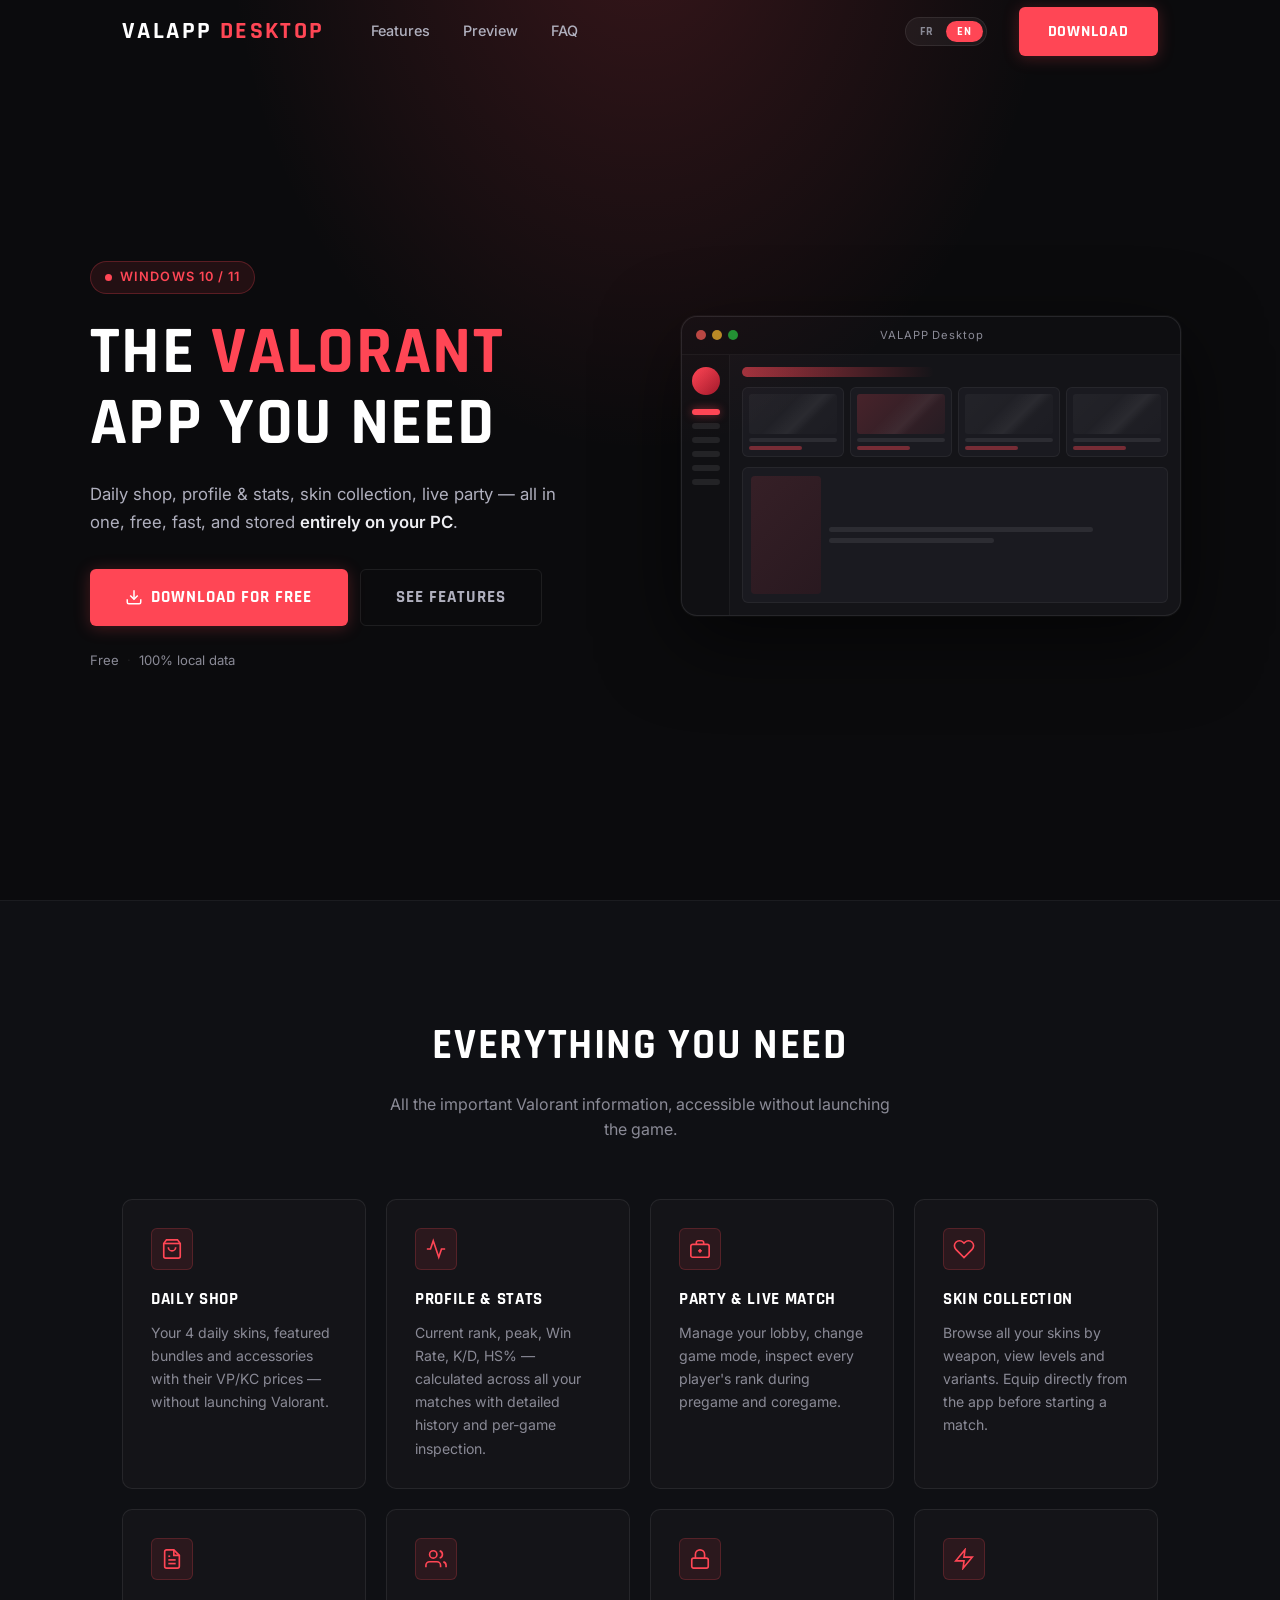
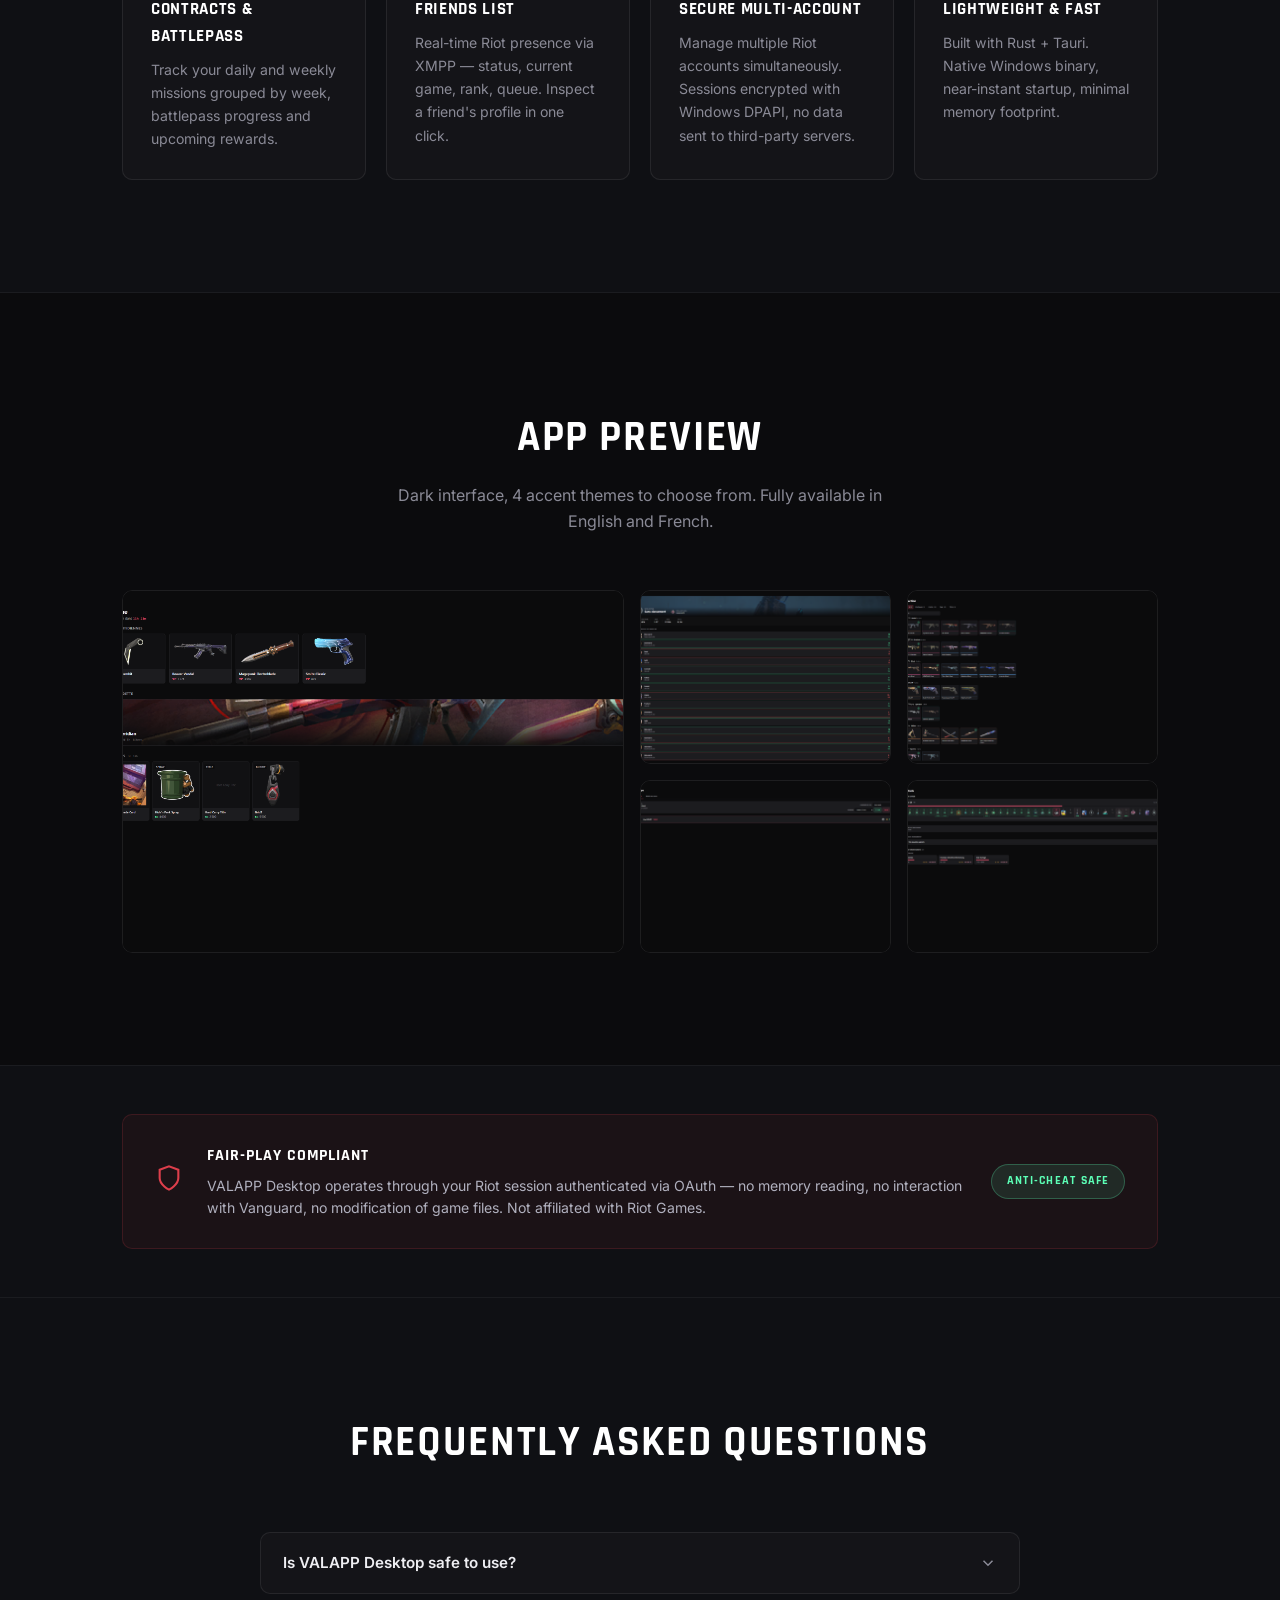
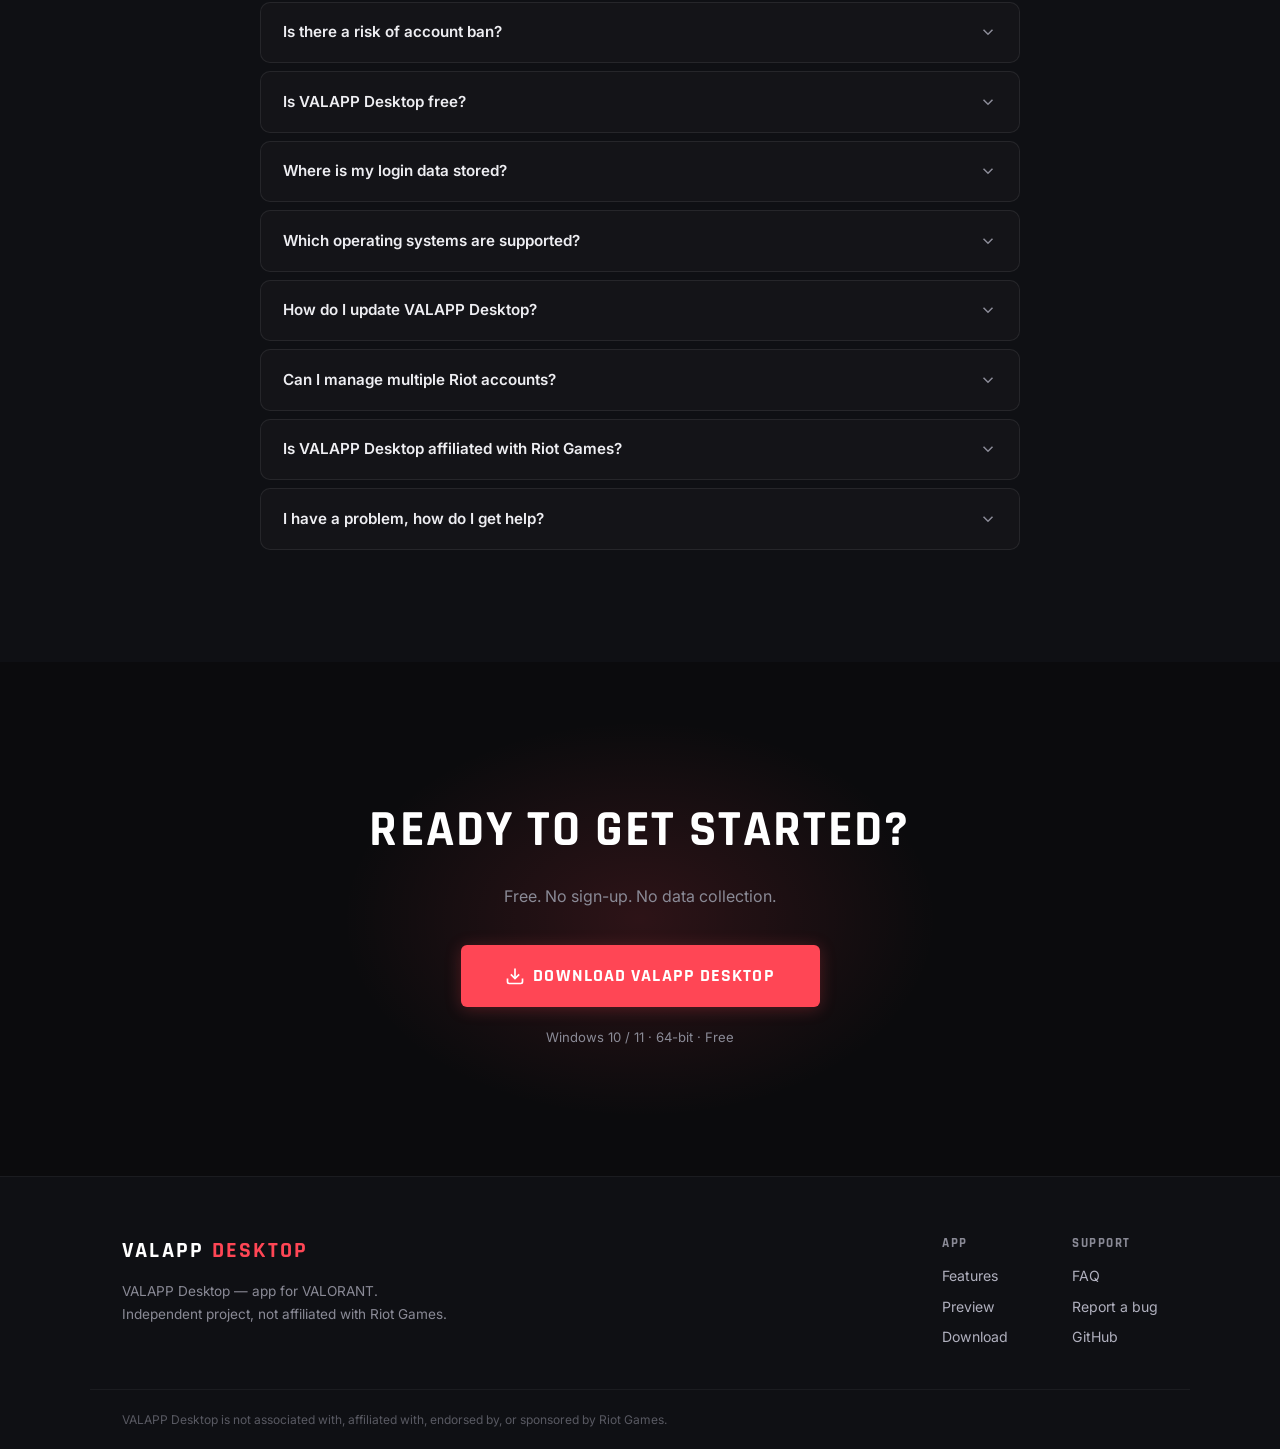
==== index.html @ 15ca90e8 "Initial website deployment to gh-pages" ====
<!DOCTYPE html>
<html lang="fr">
<head>
    <meta charset="UTF-8">
    <meta name="viewport" content="width=device-width, initial-scale=1.0">
    <title>VALAPP Desktop — L'application Valorant</title>
    <meta name="description" content="VALAPP Desktop est une application gratuite pour VALORANT — boutique quotidienne, profil & stats, collection de skins, party, multi-comptes sécurisé.">
    <meta property="og:title" content="VALAPP Desktop — The Valorant App">
    <meta property="og:description" content="Daily shop, profile, skin collection, multi-account — all in one, free and local.">
    <meta property="og:type" content="website">
    <link rel="preconnect" href="https://fonts.googleapis.com">
    <link rel="stylesheet" href="https://fonts.googleapis.com/css2?family=Rajdhani:wght@400;600;700&family=Inter:wght@300;400;500;600&display=swap">
    <link rel="stylesheet" href="style.css">
</head>
<body>

<!-- ===== NAVBAR ===== -->
<nav class="navbar" id="navbar">
    <div class="nav-inner">
        <a href="#home" class="nav-logo">VALAPP<span> Desktop</span></a>
        <ul class="nav-links" id="nav-links">
            <li><a href="#features" data-i18n="nav.features">Fonctionnalités</a></li>
            <li><a href="#screenshots" data-i18n="nav.preview">Aperçu</a></li>
            <li><a href="#faq" data-i18n="nav.faq">FAQ</a></li>
        </ul>
        <div class="lang-toggle">
            <button class="lang-btn active" data-lang="fr">FR</button>
            <button class="lang-btn" data-lang="en">EN</button>
        </div>
        <a href="download.html" class="btn btn-primary nav-cta" data-i18n="nav.download">Télécharger</a>
        <button class="nav-burger" id="burger" aria-label="Menu">
            <span></span><span></span><span></span>
        </button>
    </div>
</nav>

<!-- ===== HERO ===== -->
<section class="hero" id="home">
    <div class="hero-glow"></div>
    <div class="hero-inner">
        <div class="hero-text">
            <div class="hero-badge">
                <span class="badge-dot"></span>
                <span data-i18n="hero.badge">Windows 10 / 11</span>
            </div>
            <h1 data-i18n-html="hero.h1">L'application<br><span class="accent">Valorant</span><br>qu'il vous faut</h1>
            <p class="hero-desc" data-i18n-html="hero.desc">Boutique quotidienne, profil & stats, collection de skins, party en live — tout en un, gratuit, rapide, et stocké <strong>uniquement sur votre PC</strong>.</p>
            <div class="hero-actions">
                <a href="download.html" class="btn btn-primary btn-lg">
                    <svg width="18" height="18" fill="none" stroke="currentColor" stroke-width="2" viewBox="0 0 24 24"><path d="M21 15v4a2 2 0 0 1-2 2H5a2 2 0 0 1-2-2v-4"/><polyline points="7 10 12 15 17 10"/><line x1="12" y1="15" x2="12" y2="3"/></svg>
                    <span data-i18n="hero.cta1">Télécharger gratuitement</span>
                </a>
                <a href="#features" class="btn btn-ghost btn-lg" data-i18n="hero.cta2">Voir les fonctionnalités</a>
            </div>
            <div class="hero-meta">
                <span data-i18n="hero.meta.free">Gratuit</span>
                <span class="dot">·</span>
                <span data-i18n="hero.meta.local">Données 100% locales</span>
            </div>
        </div>
        <div class="hero-visual">
            <div class="app-mockup">
                <div class="mockup-titlebar">
                    <div class="mockup-controls">
                        <span class="mc red"></span>
                        <span class="mc yellow"></span>
                        <span class="mc green"></span>
                    </div>
                    <span class="mockup-title">VALAPP Desktop</span>
                </div>
                <div class="mockup-body">
                    <div class="mockup-sidebar">
                        <div class="mockup-avatar"></div>
                        <div class="mockup-nav-item active"></div>
                        <div class="mockup-nav-item"></div>
                        <div class="mockup-nav-item"></div>
                        <div class="mockup-nav-item"></div>
                        <div class="mockup-nav-item"></div>
                        <div class="mockup-nav-item"></div>
                    </div>
                    <div class="mockup-content">
                        <div class="mockup-header-bar"></div>
                        <div class="mockup-skins-row">
                            <div class="mockup-skin-card">
                                <div class="mockup-skin-img"></div>
                                <div class="mockup-skin-name"></div>
                                <div class="mockup-skin-price"></div>
                            </div>
                            <div class="mockup-skin-card">
                                <div class="mockup-skin-img accent"></div>
                                <div class="mockup-skin-name"></div>
                                <div class="mockup-skin-price"></div>
                            </div>
                            <div class="mockup-skin-card">
                                <div class="mockup-skin-img"></div>
                                <div class="mockup-skin-name"></div>
                                <div class="mockup-skin-price"></div>
                            </div>
                            <div class="mockup-skin-card">
                                <div class="mockup-skin-img"></div>
                                <div class="mockup-skin-name"></div>
                                <div class="mockup-skin-price"></div>
                            </div>
                        </div>
                        <div class="mockup-bundle-card">
                            <div class="mockup-bundle-img"></div>
                            <div class="mockup-bundle-info">
                                <div class="mockup-line wide"></div>
                                <div class="mockup-line medium"></div>
                            </div>
                        </div>
                    </div>
                </div>
            </div>
        </div>
    </div>
</section>

<!-- ===== FEATURES ===== -->
<section class="features" id="features">
    <div class="section-inner">
        <div class="section-header">
            <h2 data-i18n="features.title">Tout ce dont vous avez besoin</h2>
            <p data-i18n="features.subtitle">Toutes les informations importantes de Valorant, accessibles sans lancer le jeu.</p>
        </div>
        <div class="features-grid">
            <div class="feature-card">
                <div class="feature-icon">
                    <svg width="22" height="22" fill="none" stroke="currentColor" stroke-width="1.8" viewBox="0 0 24 24"><path d="M6 2 3 6v14a2 2 0 0 0 2 2h14a2 2 0 0 0 2-2V6l-3-4z"/><line x1="3" y1="6" x2="21" y2="6"/><path d="M16 10a4 4 0 0 1-8 0"/></svg>
                </div>
                <h3 data-i18n="feat1.title">Boutique quotidienne</h3>
                <p data-i18n="feat1.desc">Vos 4 skins du jour, les bundles en vedette et les accessoires disponibles avec leurs prix VP/KC — sans avoir à lancer Valorant.</p>
            </div>
            <div class="feature-card">
                <div class="feature-icon">
                    <svg width="22" height="22" fill="none" stroke="currentColor" stroke-width="1.8" viewBox="0 0 24 24"><polyline points="22 12 18 12 15 21 9 3 6 12 2 12"/></svg>
                </div>
                <h3 data-i18n="feat2.title">Profil & Statistiques</h3>
                <p data-i18n="feat2.desc">Rang actuel, peak, Win Rate, K/D, HS% — calculés sur tous vos matchs avec historique détaillé et inspection de chaque partie.</p>
            </div>
            <div class="feature-card">
                <div class="feature-icon">
                    <svg width="22" height="22" fill="none" stroke="currentColor" stroke-width="1.8" viewBox="0 0 24 24"><rect x="2" y="7" width="20" height="14" rx="2"/><path d="M16 7V5a2 2 0 0 0-2-2h-4a2 2 0 0 0-2 2v2"/><line x1="12" y1="12" x2="12" y2="16"/><line x1="10" y1="14" x2="14" y2="14"/></svg>
                </div>
                <h3 data-i18n="feat3.title">Party & Live Match</h3>
                <p data-i18n="feat3.desc">Gérez votre salon, changez de mode de jeu, inspectez les rangs de chaque joueur pendant le pregame et le coregame.</p>
            </div>
            <div class="feature-card">
                <div class="feature-icon">
                    <svg width="22" height="22" fill="none" stroke="currentColor" stroke-width="1.8" viewBox="0 0 24 24"><path d="M20.84 4.61a5.5 5.5 0 0 0-7.78 0L12 5.67l-1.06-1.06a5.5 5.5 0 0 0-7.78 7.78l1.06 1.06L12 21.23l7.78-7.78 1.06-1.06a5.5 5.5 0 0 0 0-7.78z"/></svg>
                </div>
                <h3 data-i18n="feat4.title">Collection de skins</h3>
                <p data-i18n="feat4.desc">Parcourez tous vos skins par arme, visualisez les niveaux et variantes. Équipez directement depuis l'app, avant de lancer une partie.</p>
            </div>
            <div class="feature-card">
                <div class="feature-icon">
                    <svg width="22" height="22" fill="none" stroke="currentColor" stroke-width="1.8" viewBox="0 0 24 24"><path d="M14 2H6a2 2 0 0 0-2 2v16a2 2 0 0 0 2 2h12a2 2 0 0 0 2-2V8z"/><polyline points="14 2 14 8 20 8"/><line x1="16" y1="13" x2="8" y2="13"/><line x1="16" y1="17" x2="8" y2="17"/><polyline points="10 9 9 9 8 9"/></svg>
                </div>
                <h3 data-i18n="feat5.title">Contrats & Battlepass</h3>
                <p data-i18n="feat5.desc">Suivez vos missions daily et weekly groupées par semaine, la progression du battlepass et les récompenses à venir.</p>
            </div>
            <div class="feature-card">
                <div class="feature-icon">
                    <svg width="22" height="22" fill="none" stroke="currentColor" stroke-width="1.8" viewBox="0 0 24 24"><path d="M17 21v-2a4 4 0 0 0-4-4H5a4 4 0 0 0-4 4v2"/><circle cx="9" cy="7" r="4"/><path d="M23 21v-2a4 4 0 0 0-3-3.87"/><path d="M16 3.13a4 4 0 0 1 0 7.75"/></svg>
                </div>
                <h3 data-i18n="feat6.title">Liste d'amis</h3>
                <p data-i18n="feat6.desc">Présence Riot en temps réel via XMPP — statut, jeu en cours, rang, file d'attente. Inspectez le profil d'un ami en un clic.</p>
            </div>
            <div class="feature-card">
                <div class="feature-icon">
                    <svg width="22" height="22" fill="none" stroke="currentColor" stroke-width="1.8" viewBox="0 0 24 24"><rect x="3" y="11" width="18" height="11" rx="2" ry="2"/><path d="M7 11V7a5 5 0 0 1 10 0v4"/></svg>
                </div>
                <h3 data-i18n="feat7.title">Multi-comptes sécurisé</h3>
                <p data-i18n="feat7.desc">Gérez plusieurs comptes Riot simultanément. Sessions chiffrées par DPAPI Windows, aucune donnée envoyée à des serveurs tiers.</p>
            </div>
            <div class="feature-card">
                <div class="feature-icon">
                    <svg width="22" height="22" fill="none" stroke="currentColor" stroke-width="1.8" viewBox="0 0 24 24"><polygon points="13 2 3 14 12 14 11 22 21 10 12 10 13 2"/></svg>
                </div>
                <h3 data-i18n="feat8.title">Léger & rapide</h3>
                <p data-i18n="feat8.desc">Construit avec Rust + Tauri. Binaire natif Windows, démarrage quasi instantané, empreinte mémoire minimale.</p>
            </div>
        </div>
    </div>
</section>

<!-- ===== SCREENSHOTS ===== -->
<section class="screenshots" id="screenshots">
    <div class="section-inner">
        <div class="section-header">
            <h2 data-i18n="screenshots.title">Aperçu de l'application</h2>
            <p data-i18n="screenshots.subtitle">Interface sombre, 4 thèmes d'accent au choix. Entièrement en français et en anglais.</p>
        </div>
        <div class="screenshots-grid">
            <div class="screenshot-item featured">
                <img src="screenshots/store.png" alt="Store" class="screenshot-img" loading="lazy">
                <div class="screenshot-label" data-i18n="ss1.label">Store — Offres du jour & bundle</div>
            </div>
            <div class="screenshot-item">
                <img src="screenshots/profile.png" alt="Profil" class="screenshot-img" loading="lazy">
                <div class="screenshot-label" data-i18n="ss2.label">Profil & Statistiques</div>
            </div>
            <div class="screenshot-item">
                <img src="screenshots/collection.png" alt="Collection" class="screenshot-img" loading="lazy">
                <div class="screenshot-label" data-i18n="ss3.label">Collection — Niveaux & variantes</div>
            </div>
            <div class="screenshot-item">
                <img src="screenshots/party.png" alt="Party" class="screenshot-img" loading="lazy">
                <div class="screenshot-label" data-i18n="ss4.label">Party — Salon & match en cours</div>
            </div>
            <div class="screenshot-item">
                <img src="screenshots/contracts.png" alt="Contrats" class="screenshot-img" loading="lazy">
                <div class="screenshot-label" data-i18n="ss5.label">Contrats & Battlepass</div>
            </div>
        </div>
    </div>
</section>

<!-- ===== SAFE BANNER ===== -->
<section class="safe-section">
    <div class="section-inner">
        <div class="safe-inner">
            <div class="safe-icon">
                <svg width="28" height="28" fill="none" stroke="currentColor" stroke-width="1.8" viewBox="0 0 24 24"><path d="M12 22s8-4 8-10V5l-8-3-8 3v7c0 6 8 10 8 10z"/></svg>
            </div>
            <div class="safe-text">
                <h3 data-i18n="safe.title">Fair-play garanti</h3>
                <p data-i18n="safe.desc">ValAPP utilise exclusivement les API web officielles Riot via OAuth — le même mécanisme que le client Riot officiel. Aucune lecture de mémoire, aucune interaction avec Vanguard, aucun risque de ban.</p>
            </div>
            <div class="safe-badge" data-i18n="safe.badge">Anti-cheat safe</div>
        </div>
    </div>
</section>

<!-- ===== FAQ ===== -->
<section class="faq" id="faq">
    <div class="section-inner">
        <div class="section-header">
            <h2 data-i18n="faq.title">Questions fréquentes</h2>
        </div>
        <div class="faq-list">
            <details class="faq-item">
                <summary>
                    <span data-i18n="faq1.q">ValAPP est-il sûr à utiliser ?</span>
                    <svg class="faq-chevron" width="18" height="18" fill="none" stroke="currentColor" stroke-width="2" viewBox="0 0 24 24"><polyline points="6 9 12 15 18 9"/></svg>
                </summary>
                <div class="faq-body"><p data-i18n="faq1.a">Oui. ValAPP communique uniquement via les API web officielles Riot, authentifiées par OAuth — exactement comme le client Riot ou un navigateur. L'application ne lit jamais la mémoire du jeu, n'accède pas au lockfile local et n'interagit en aucune façon avec Vanguard.</p></div>
            </details>
            <details class="faq-item">
                <summary>
                    <span data-i18n="faq2.q">Y a-t-il un risque de ban de compte ?</span>
                    <svg class="faq-chevron" width="18" height="18" fill="none" stroke="currentColor" stroke-width="2" viewBox="0 0 24 24"><polyline points="6 9 12 15 18 9"/></svg>
                </summary>
                <div class="faq-body"><p data-i18n="faq2.a">Non. Toutes les requêtes sont des appels HTTP authentifiés aux serveurs Riot, sans aucun contact avec Vanguard ni les processus du jeu. C'est fonctionnellement identique à naviguer sur votre profil Riot depuis un navigateur.</p></div>
            </details>
            <details class="faq-item">
                <summary>
                    <span data-i18n="faq3.q">ValAPP est-il gratuit ?</span>
                    <svg class="faq-chevron" width="18" height="18" fill="none" stroke="currentColor" stroke-width="2" viewBox="0 0 24 24"><polyline points="6 9 12 15 18 9"/></svg>
                </summary>
                <div class="faq-body"><p data-i18n="faq3.a">Oui, complètement gratuit. Le code source est disponible sur GitHub. Il n'y a ni abonnement, ni achat intégré, ni publicité.</p></div>
            </details>
            <details class="faq-item">
                <summary>
                    <span data-i18n="faq4.q">Où sont stockées mes données de connexion ?</span>
                    <svg class="faq-chevron" width="18" height="18" fill="none" stroke="currentColor" stroke-width="2" viewBox="0 0 24 24"><polyline points="6 9 12 15 18 9"/></svg>
                </summary>
                <div class="faq-body"><p data-i18n="faq4.a">Tout reste sur votre PC. Aucune donnée n'est envoyée à des serveurs tiers. Vos sessions Riot sont chiffrées avec DPAPI Windows — le même mécanisme de chiffrement utilisé par Chrome et Edge pour vos mots de passe.</p></div>
            </details>
            <details class="faq-item">
                <summary>
                    <span data-i18n="faq5.q">Quels systèmes d'exploitation sont supportés ?</span>
                    <svg class="faq-chevron" width="18" height="18" fill="none" stroke="currentColor" stroke-width="2" viewBox="0 0 24 24"><polyline points="6 9 12 15 18 9"/></svg>
                </summary>
                <div class="faq-body"><p data-i18n="faq5.a">Windows 10 et Windows 11 (64-bit) uniquement. macOS et Linux ne sont pas supportés pour le moment.</p></div>
            </details>
            <details class="faq-item">
                <summary>
                    <span data-i18n="faq6.q">Comment mettre à jour ValAPP ?</span>
                    <svg class="faq-chevron" width="18" height="18" fill="none" stroke="currentColor" stroke-width="2" viewBox="0 0 24 24"><polyline points="6 9 12 15 18 9"/></svg>
                </summary>
                <div class="faq-body"><p data-i18n="faq6.a">Automatiquement. L'application vérifie les nouvelles versions au démarrage et propose de les installer en un clic. Vous pouvez aussi vérifier manuellement depuis la page Paramètres.</p></div>
            </details>
            <details class="faq-item">
                <summary>
                    <span data-i18n="faq7.q">Puis-je gérer plusieurs comptes Riot ?</span>
                    <svg class="faq-chevron" width="18" height="18" fill="none" stroke="currentColor" stroke-width="2" viewBox="0 0 24 24"><polyline points="6 9 12 15 18 9"/></svg>
                </summary>
                <div class="faq-body"><p data-i18n="faq7.a">Oui. Vous pouvez connecter autant de comptes Riot que vous le souhaitez et basculer entre eux en un clic depuis la sidebar. Chaque session est stockée et chiffrée séparément.</p></div>
            </details>
            <details class="faq-item">
                <summary>
                    <span data-i18n="faq8.q">ValAPP est-il affilié à Riot Games ?</span>
                    <svg class="faq-chevron" width="18" height="18" fill="none" stroke="currentColor" stroke-width="2" viewBox="0 0 24 24"><polyline points="6 9 12 15 18 9"/></svg>
                </summary>
                <div class="faq-body"><p data-i18n="faq8.a">Non. ValAPP est un projet indépendant, non affilié, non approuvé et non sponsorisé par Riot Games. VALORANT™ est une marque déposée de Riot Games, Inc.</p></div>
            </details>
            <details class="faq-item">
                <summary>
                    <span data-i18n="faq9.q">J'ai un problème, comment obtenir de l'aide ?</span>
                    <svg class="faq-chevron" width="18" height="18" fill="none" stroke="currentColor" stroke-width="2" viewBox="0 0 24 24"><polyline points="6 9 12 15 18 9"/></svg>
                </summary>
                <div class="faq-body"><p data-i18n="faq9.a">Ouvrez une issue sur le dépôt GitHub en décrivant votre problème, votre version de Windows et la version de ValAPP. Les logs d'application (accessibles depuis les Paramètres) peuvent aussi aider au diagnostic.</p></div>
            </details>
        </div>
    </div>
</section>

<!-- ===== DOWNLOAD CTA ===== -->
<section class="download-cta">
    <div class="section-inner">
        <div class="cta-glow"></div>
        <div class="cta-inner">
            <h2 data-i18n="cta.title">Prêt à commencer ?</h2>
            <p data-i18n="cta.subtitle">Gratuit. Sans inscription. Sans collecte de données.</p>
            <a href="download.html" class="btn btn-primary btn-xl">
                <svg width="20" height="20" fill="none" stroke="currentColor" stroke-width="2" viewBox="0 0 24 24"><path d="M21 15v4a2 2 0 0 1-2 2H5a2 2 0 0 1-2-2v-4"/><polyline points="7 10 12 15 17 10"/><line x1="12" y1="15" x2="12" y2="3"/></svg>
                <span data-i18n="cta.btn">Télécharger ValAPP</span>
            </a>
            <div class="cta-meta" data-i18n="cta.meta">Windows 10 / 11 · 64-bit · Gratuit</div>
        </div>
    </div>
</section>

<!-- ===== FOOTER ===== -->
<footer class="footer">
    <div class="footer-inner">
        <div class="footer-brand">
            <a href="#home" class="footer-logo">VALAPP<span> Desktop</span></a>
            <p data-i18n-html="footer.brand">Application desktop pour VALORANT.<br>Projet indépendant, non affilié à Riot Games.</p>
        </div>
        <div class="footer-nav">
            <div class="footer-col">
                <h4 data-i18n="footer.col1.title">Application</h4>
                <a href="#features" data-i18n="footer.features">Fonctionnalités</a>
                <a href="#screenshots" data-i18n="footer.preview">Aperçu</a>
                <a href="download.html" data-i18n="footer.download">Télécharger</a>
            </div>
            <div class="footer-col">
                <h4 data-i18n="footer.col2.title">Support</h4>
                <a href="#faq" data-i18n="footer.faq">FAQ</a>
                <a href="https://github.com/Main-Zenato/VALAPP-desktop/issues" target="_blank" rel="noopener" data-i18n="footer.bugreport">Signaler un bug</a>
                <a href="https://github.com/Main-Zenato/VALAPP-desktop" target="_blank" rel="noopener">GitHub</a>
            </div>
        </div>
    </div>
    <div class="footer-bottom">
        <p data-i18n="footer.disclaimer">ValAPP n'est pas associé, affilié, approuvé ou sponsorisé par Riot Games. VALORANT™ et tous les assets associés sont la propriété de Riot Games, Inc.</p>
    </div>
</footer>

<!-- Lightbox -->
<div id="lightbox" class="lightbox" role="dialog" aria-modal="true">
    <button id="lightbox-close" class="lightbox-close" aria-label="Fermer">
        <svg width="22" height="22" fill="none" stroke="currentColor" stroke-width="2.5" viewBox="0 0 24 24"><line x1="18" y1="6" x2="6" y2="18"/><line x1="6" y1="6" x2="18" y2="18"/></svg>
    </button>
    <img id="lightbox-img" class="lightbox-img" src="" alt="">
</div>

<script src="i18n.js"></script>
<script>
    const burger = document.getElementById('burger');
    const navLinks = document.getElementById('nav-links');
    burger.addEventListener('click', () => {
        navLinks.classList.toggle('open');
        burger.classList.toggle('active');
    });
    navLinks.querySelectorAll('a').forEach(a => {
        a.addEventListener('click', () => {
            navLinks.classList.remove('open');
            burger.classList.remove('active');
        });
    });
    const navbar = document.getElementById('navbar');
    window.addEventListener('scroll', () => {
        navbar.classList.toggle('scrolled', window.scrollY > 40);
    }, { passive: true });

    // Lightbox
    const lightbox    = document.getElementById('lightbox');
    const lightboxImg = document.getElementById('lightbox-img');

    document.querySelectorAll('.screenshot-img').forEach(img => {
        img.style.cursor = 'zoom-in';
        img.addEventListener('click', () => {
            lightboxImg.src = img.src;
            lightboxImg.alt = img.alt;
            lightbox.classList.add('open');
            document.body.style.overflow = 'hidden';
        });
    });

    function closeLightbox() {
        lightbox.classList.remove('open');
        document.body.style.overflow = '';
        setTimeout(() => { lightboxImg.src = ''; }, 300);
    }

    lightbox.addEventListener('click', e => {
        if (e.target === lightbox) closeLightbox();
    });
    document.addEventListener('keydown', e => {
        if (e.key === 'Escape') closeLightbox();
    });
    document.getElementById('lightbox-close').addEventListener('click', closeLightbox);
</script>
</body>
</html>
---- style.css ----
/* ===== RESET ===== */
*, *::before, *::after { margin: 0; padding: 0; box-sizing: border-box; }

/* ===== FONTS ===== */
@import url('https://fonts.googleapis.com/css2?family=Rajdhani:wght@400;600;700&family=Inter:wght@300;400;500;600&display=swap');

/* ===== TOKENS ===== */
:root {
    --red:         #ff4655;
    --red-dark:    #c0392b;
    --red-glow:    rgba(255, 70, 85, 0.22);
    --bg:          #0b0b0d;
    --bg-alt:      #0f1014;
    --bg-card:     #141418;
    --bg-card-alt: #1a1a20;
    --border:      rgba(255,255,255,0.08);
    --border-subtle: rgba(255,255,255,0.05);
    --text:        #eeeef2;
    --muted:       #8a8a96;
    --muted-light: #b0b0be;
    --white:       #ffffff;
    --radius-sm:   6px;
    --radius:      10px;
    --radius-lg:   16px;
    --nav-h:       64px;
    --section-max: 1100px;
    --transition:  0.2s ease;
}

html { scroll-behavior: smooth; }

html, body {
    background: var(--bg);
    color: var(--text);
    font-family: 'Inter', sans-serif;
    font-size: 16px;
    line-height: 1.6;
    overflow-x: hidden;
    -webkit-font-smoothing: antialiased;
}

a { color: inherit; text-decoration: none; }
img { display: block; max-width: 100%; }

/* ===== TYPOGRAPHY ===== */
.accent { color: var(--red); }

/* ===== BUTTONS ===== */
.btn {
    display: inline-flex;
    align-items: center;
    gap: 8px;
    padding: 0.75rem 1.8rem;
    border-radius: var(--radius-sm);
    font-family: 'Rajdhani', sans-serif;
    font-size: 1rem;
    font-weight: 700;
    letter-spacing: 0.06em;
    text-transform: uppercase;
    border: none;
    cursor: pointer;
    text-decoration: none;
    transition: background var(--transition), transform var(--transition), box-shadow var(--transition), color var(--transition), border-color var(--transition);
    position: relative;
    overflow: hidden;
    white-space: nowrap;
}

.btn::before {
    content: '';
    position: absolute;
    inset: 0;
    background: linear-gradient(120deg, transparent 35%, rgba(255,255,255,0.1) 55%, transparent 65%);
    transform: translateX(-120%);
    transition: transform 0.5s ease;
}
.btn:hover::before { transform: translateX(120%); }

.btn-primary {
    background: var(--red);
    color: var(--white);
    box-shadow: 0 2px 16px rgba(255,70,85,0.25);
}
.btn-primary:hover {
    background: var(--red-dark);
    transform: translateY(-2px);
    box-shadow: 0 6px 28px rgba(255,70,85,0.45);
}
.btn-primary:active { transform: translateY(0); box-shadow: none; }

.btn-ghost {
    background: transparent;
    color: var(--muted-light);
    border: 1px solid var(--border);
}
.btn-ghost:hover {
    background: rgba(255,255,255,0.05);
    color: var(--text);
    border-color: rgba(255,255,255,0.15);
}

.btn-lg  { padding: 0.9rem 2.2rem; font-size: 1.05rem; }
.btn-xl  { padding: 1rem 2.8rem; font-size: 1.15rem; }

/* ===== NAVBAR ===== */
.navbar {
    position: fixed;
    top: 0; left: 0; right: 0;
    z-index: 100;
    height: var(--nav-h);
    background: transparent;
    transition: background 0.3s ease, border-color 0.3s ease, backdrop-filter 0.3s ease;
    border-bottom: 1px solid transparent;
}
.navbar.scrolled {
    background: rgba(11,11,13,0.88);
    backdrop-filter: blur(16px);
    -webkit-backdrop-filter: blur(16px);
    border-bottom-color: var(--border-subtle);
}

.nav-inner {
    max-width: var(--section-max);
    margin: 0 auto;
    padding: 0 2rem;
    height: 100%;
    display: flex;
    align-items: center;
    gap: 2rem;
}

.nav-logo {
    font-family: 'Rajdhani', sans-serif;
    font-size: 1.5rem;
    font-weight: 700;
    letter-spacing: 0.1em;
    text-transform: uppercase;
    color: var(--white);
    flex-shrink: 0;
}
.nav-logo span { color: var(--red); }

.nav-links {
    display: flex;
    list-style: none;
    gap: 0.25rem;
    margin-right: auto;
}
.nav-links a {
    padding: 0.4rem 0.9rem;
    border-radius: var(--radius-sm);
    font-size: 0.9rem;
    font-weight: 500;
    color: var(--muted-light);
    transition: color var(--transition), background var(--transition);
}
.nav-links a:hover { color: var(--text); background: rgba(255,255,255,0.05); }

.nav-cta { flex-shrink: 0; }

/* ===== LANGUAGE TOGGLE ===== */
.lang-toggle {
    display: flex;
    align-items: center;
    gap: 2px;
    background: rgba(255,255,255,0.05);
    border: 1px solid var(--border);
    border-radius: 20px;
    padding: 3px;
    flex-shrink: 0;
}
.lang-btn {
    background: transparent;
    border: none;
    color: var(--muted);
    font-family: 'Rajdhani', sans-serif;
    font-size: 0.78rem;
    font-weight: 700;
    letter-spacing: 0.1em;
    padding: 0.25rem 0.65rem;
    border-radius: 16px;
    cursor: pointer;
    transition: background var(--transition), color var(--transition);
    line-height: 1;
}
.lang-btn:hover { color: var(--text); }
.lang-btn.active {
    background: var(--red);
    color: var(--white);
}

.nav-burger {
    display: none;
    flex-direction: column;
    gap: 5px;
    background: none;
    border: none;
    cursor: pointer;
    padding: 4px;
    margin-left: auto;
}
.nav-burger span {
    display: block;
    width: 22px;
    height: 2px;
    background: var(--text);
    border-radius: 2px;
    transition: transform 0.25s ease, opacity 0.25s ease;
}
.nav-burger.active span:nth-child(1) { transform: translateY(7px) rotate(45deg); }
.nav-burger.active span:nth-child(2) { opacity: 0; }
.nav-burger.active span:nth-child(3) { transform: translateY(-7px) rotate(-45deg); }

/* ===== SECTION LAYOUT ===== */
.section-inner {
    max-width: var(--section-max);
    margin: 0 auto;
    padding: 0 2rem;
}

.section-header {
    text-align: center;
    margin-bottom: 3.5rem;
}
.section-header h2 {
    font-family: 'Rajdhani', sans-serif;
    font-size: clamp(1.8rem, 4vw, 2.6rem);
    font-weight: 700;
    letter-spacing: 0.04em;
    text-transform: uppercase;
    color: var(--white);
    margin-bottom: 0.75rem;
}
.section-header p {
    font-size: 1rem;
    color: var(--muted);
    max-width: 520px;
    margin: 0 auto;
}

/* ===== HERO ===== */
.hero {
    min-height: 100vh;
    display: flex;
    align-items: center;
    padding: calc(var(--nav-h) + 2rem) 2rem 4rem;
    position: relative;
    overflow: hidden;
}

.hero-glow {
    position: absolute;
    top: -100px; left: 50%;
    transform: translateX(-50%);
    width: 900px; height: 600px;
    background: radial-gradient(ellipse at 50% 0%, rgba(255,70,85,0.18) 0%, transparent 65%);
    pointer-events: none;
}

.hero-inner {
    max-width: var(--section-max);
    margin: 0 auto;
    width: 100%;
    display: grid;
    grid-template-columns: 1fr 1fr;
    gap: 4rem;
    align-items: center;
}

.hero-badge {
    display: inline-flex;
    align-items: center;
    gap: 8px;
    background: rgba(255,70,85,0.1);
    border: 1px solid rgba(255,70,85,0.25);
    color: var(--red);
    font-size: 0.8rem;
    font-weight: 600;
    letter-spacing: 0.08em;
    text-transform: uppercase;
    padding: 0.35rem 0.9rem;
    border-radius: 20px;
    margin-bottom: 1.5rem;
}
.badge-dot {
    width: 7px; height: 7px;
    background: var(--red);
    border-radius: 50%;
    animation: pulse 2s infinite;
}
@keyframes pulse {
    0%, 100% { opacity: 1; transform: scale(1); }
    50% { opacity: 0.5; transform: scale(0.8); }
}

.hero-text h1 {
    font-family: 'Rajdhani', sans-serif;
    font-size: clamp(2.6rem, 6vw, 4.2rem);
    font-weight: 700;
    letter-spacing: 0.02em;
    text-transform: uppercase;
    line-height: 1.05;
    color: var(--white);
    margin-bottom: 1.25rem;
}

.hero-desc {
    font-size: 1.05rem;
    color: var(--muted-light);
    line-height: 1.7;
    max-width: 480px;
    margin-bottom: 2rem;
}
.hero-desc strong { color: var(--text); font-weight: 600; }

.hero-actions {
    display: flex;
    flex-wrap: wrap;
    gap: 0.75rem;
    margin-bottom: 1.5rem;
}

.hero-meta {
    display: flex;
    align-items: center;
    gap: 0.5rem;
    font-size: 0.82rem;
    color: var(--muted);
}
.hero-meta .dot { color: var(--border); }

/* ===== APP MOCKUP ===== */
.hero-visual { display: flex; justify-content: center; align-items: center; }

.app-mockup {
    width: 100%;
    max-width: 500px;
    background: var(--bg-card);
    border: 1px solid var(--border);
    border-radius: var(--radius-lg);
    overflow: hidden;
    box-shadow: 0 24px 80px rgba(0,0,0,0.6), 0 0 0 1px rgba(255,255,255,0.04);
}

.mockup-titlebar {
    display: flex;
    align-items: center;
    gap: 12px;
    padding: 10px 14px;
    background: rgba(0,0,0,0.3);
    border-bottom: 1px solid var(--border-subtle);
}
.mockup-controls { display: flex; gap: 6px; }
.mc {
    width: 10px; height: 10px;
    border-radius: 50%;
    opacity: 0.7;
}
.mc.red    { background: #ff5f57; }
.mc.yellow { background: #febc2e; }
.mc.green  { background: #28c840; }
.mockup-title {
    font-size: 0.7rem;
    color: var(--muted);
    letter-spacing: 0.08em;
    margin: 0 auto;
    padding-right: 52px;
}

.mockup-body {
    display: flex;
    height: 260px;
}

.mockup-sidebar {
    width: 48px;
    background: rgba(0,0,0,0.2);
    border-right: 1px solid var(--border-subtle);
    display: flex;
    flex-direction: column;
    align-items: center;
    padding: 12px 0;
    gap: 8px;
}
.mockup-avatar {
    width: 28px; height: 28px;
    border-radius: 50%;
    background: linear-gradient(135deg, var(--red) 0%, #a0182a 100%);
    margin-bottom: 6px;
    flex-shrink: 0;
}
.mockup-nav-item {
    width: 28px; height: 6px;
    background: var(--border);
    border-radius: 3px;
    flex-shrink: 0;
}
.mockup-nav-item.active {
    background: var(--red);
    box-shadow: 0 0 8px rgba(255,70,85,0.5);
}

.mockup-content {
    flex: 1;
    padding: 12px;
    display: flex;
    flex-direction: column;
    gap: 10px;
    overflow: hidden;
}

.mockup-header-bar {
    height: 10px;
    background: linear-gradient(90deg, rgba(255,70,85,0.6) 0%, transparent 100%);
    border-radius: 5px;
    width: 45%;
    flex-shrink: 0;
}

.mockup-skins-row {
    display: grid;
    grid-template-columns: repeat(4, 1fr);
    gap: 6px;
    flex-shrink: 0;
}
.mockup-skin-card {
    background: var(--bg-card-alt);
    border: 1px solid var(--border-subtle);
    border-radius: var(--radius-sm);
    padding: 6px;
    display: flex;
    flex-direction: column;
    gap: 4px;
}
.mockup-skin-img {
    height: 40px;
    background: linear-gradient(135deg, rgba(255,255,255,0.04), rgba(255,255,255,0.01));
    border-radius: 3px;
    position: relative;
    overflow: hidden;
}
.mockup-skin-img::after {
    content: '';
    position: absolute;
    inset: 0;
    background: linear-gradient(135deg, transparent 40%, rgba(255,255,255,0.05) 60%, transparent 70%);
}
.mockup-skin-img.accent {
    background: linear-gradient(135deg, rgba(255,70,85,0.2), rgba(255,70,85,0.05));
}
.mockup-skin-name { height: 4px; background: rgba(255,255,255,0.08); border-radius: 2px; }
.mockup-skin-price { height: 4px; background: rgba(255,70,85,0.4); border-radius: 2px; width: 60%; }

.mockup-bundle-card {
    flex: 1;
    background: var(--bg-card-alt);
    border: 1px solid var(--border-subtle);
    border-radius: var(--radius-sm);
    display: flex;
    gap: 8px;
    padding: 8px;
    min-height: 0;
}
.mockup-bundle-img {
    width: 70px;
    background: linear-gradient(135deg, rgba(255,70,85,0.12), rgba(100,20,30,0.2));
    border-radius: 4px;
    flex-shrink: 0;
}
.mockup-bundle-info {
    flex: 1;
    display: flex;
    flex-direction: column;
    justify-content: center;
    gap: 6px;
}
.mockup-line {
    height: 5px;
    background: rgba(255,255,255,0.08);
    border-radius: 3px;
}
.mockup-line.wide   { width: 80%; }
.mockup-line.medium { width: 50%; }

/* ===== FEATURES ===== */
.features {
    padding: 7rem 0;
    background: var(--bg-alt);
    border-top: 1px solid var(--border-subtle);
    border-bottom: 1px solid var(--border-subtle);
}

.features-grid {
    display: grid;
    grid-template-columns: repeat(auto-fill, minmax(240px, 1fr));
    gap: 1.25rem;
}

.feature-card {
    background: var(--bg-card);
    border: 1px solid var(--border);
    border-radius: var(--radius);
    padding: 1.75rem;
    transition: border-color var(--transition), transform var(--transition), box-shadow var(--transition);
}
.feature-card:hover {
    border-color: rgba(255,70,85,0.3);
    transform: translateY(-3px);
    box-shadow: 0 12px 40px rgba(0,0,0,0.35);
}

.feature-icon {
    width: 42px; height: 42px;
    background: rgba(255,70,85,0.1);
    border: 1px solid rgba(255,70,85,0.2);
    border-radius: var(--radius-sm);
    display: flex;
    align-items: center;
    justify-content: center;
    color: var(--red);
    margin-bottom: 1rem;
}

.feature-card h3 {
    font-family: 'Rajdhani', sans-serif;
    font-size: 1.05rem;
    font-weight: 700;
    letter-spacing: 0.04em;
    text-transform: uppercase;
    color: var(--white);
    margin-bottom: 0.5rem;
}
.feature-card p {
    font-size: 0.88rem;
    color: var(--muted);
    line-height: 1.65;
}

/* ===== SCREENSHOTS ===== */
.screenshots {
    padding: 7rem 0;
}

.screenshots-grid {
    display: grid;
    grid-template-columns: 2fr 1fr 1fr;
    grid-template-rows: auto auto;
    gap: 1rem;
}
.screenshot-item { border-radius: var(--radius); overflow: hidden; }
.screenshot-item.featured { grid-row: span 2; }

.screenshot-img {
    display: block;
    width: 100%;
    height: 100%;
    object-fit: cover;
    object-position: top;
    border-radius: var(--radius);
    border: 1px solid var(--border);
    transition: transform 0.3s ease, box-shadow 0.3s ease;
}
.screenshot-item:hover .screenshot-img {
    transform: scale(1.015);
    box-shadow: 0 12px 40px rgba(0,0,0,0.5);
}

.screenshot-label {
    padding: 0.5rem 0.25rem;
    font-size: 0.8rem;
    color: var(--muted);
    font-weight: 500;
}

.screenshots-hint {
    text-align: center;
    font-size: 0.78rem;
    color: var(--muted);
    opacity: 0.5;
    margin-top: 2rem;
    font-style: italic;
}

/* ===== SAFE BANNER ===== */
.safe-section {
    padding: 3rem 0;
    background: var(--bg-alt);
    border-top: 1px solid var(--border-subtle);
    border-bottom: 1px solid var(--border-subtle);
}

.safe-inner {
    display: flex;
    align-items: center;
    gap: 1.5rem;
    background: rgba(255,70,85,0.05);
    border: 1px solid rgba(255,70,85,0.15);
    border-radius: var(--radius);
    padding: 1.75rem 2rem;
}

.safe-icon {
    color: var(--red);
    flex-shrink: 0;
    opacity: 0.85;
}

.safe-text { flex: 1; }
.safe-text h3 {
    font-family: 'Rajdhani', sans-serif;
    font-size: 1rem;
    font-weight: 700;
    letter-spacing: 0.06em;
    text-transform: uppercase;
    color: var(--white);
    margin-bottom: 0.35rem;
}
.safe-text p { font-size: 0.88rem; color: var(--muted-light); }

.safe-badge {
    flex-shrink: 0;
    background: rgba(92,255,182,0.1);
    border: 1px solid rgba(92,255,182,0.25);
    color: #5cffb6;
    font-family: 'Rajdhani', sans-serif;
    font-size: 0.78rem;
    font-weight: 700;
    letter-spacing: 0.1em;
    text-transform: uppercase;
    padding: 0.4rem 0.9rem;
    border-radius: 20px;
}

/* ===== FAQ ===== */
.faq {
    padding: 7rem 0;
    background: var(--bg-alt);
}

.faq-list {
    max-width: 760px;
    margin: 0 auto;
    display: flex;
    flex-direction: column;
    gap: 0.5rem;
}

.faq-item {
    background: var(--bg-card);
    border: 1px solid var(--border);
    border-radius: var(--radius);
    overflow: hidden;
    transition: border-color var(--transition);
}
.faq-item[open] { border-color: rgba(255,70,85,0.25); }
.faq-item[open] .faq-chevron { transform: rotate(180deg); }

.faq-item summary {
    display: flex;
    align-items: center;
    justify-content: space-between;
    gap: 1rem;
    padding: 1.1rem 1.4rem;
    cursor: pointer;
    list-style: none;
    font-weight: 600;
    color: var(--text);
    font-size: 0.95rem;
    user-select: none;
    transition: color var(--transition);
}
.faq-item summary::-webkit-details-marker { display: none; }
.faq-item summary:hover { color: var(--white); }

.faq-chevron {
    flex-shrink: 0;
    color: var(--muted);
    transition: transform 0.25s ease;
}

.faq-body {
    padding: 0 1.4rem 1.25rem;
    border-top: 1px solid var(--border-subtle);
}
.faq-body p {
    font-size: 0.9rem;
    color: var(--muted-light);
    line-height: 1.7;
    padding-top: 1rem;
}

/* ===== DOWNLOAD CTA ===== */
.download-cta {
    padding: 8rem 0;
    text-align: center;
    position: relative;
    overflow: hidden;
}

.cta-glow {
    position: absolute;
    top: 50%; left: 50%;
    transform: translate(-50%, -50%);
    width: 600px; height: 400px;
    background: radial-gradient(ellipse, rgba(255,70,85,0.14) 0%, transparent 70%);
    pointer-events: none;
}

.cta-inner { position: relative; z-index: 1; }

.cta-inner h2 {
    font-family: 'Rajdhani', sans-serif;
    font-size: clamp(2rem, 5vw, 3.2rem);
    font-weight: 700;
    letter-spacing: 0.04em;
    text-transform: uppercase;
    color: var(--white);
    margin-bottom: 0.75rem;
}
.cta-inner p {
    font-size: 1rem;
    color: var(--muted);
    margin-bottom: 2.25rem;
}
.cta-meta {
    margin-top: 1.25rem;
    font-size: 0.82rem;
    color: var(--muted);
}

/* ===== FOOTER ===== */
.footer {
    background: var(--bg-alt);
    border-top: 1px solid var(--border-subtle);
}

.footer-inner {
    max-width: var(--section-max);
    margin: 0 auto;
    padding: 3.5rem 2rem 2.5rem;
    display: flex;
    gap: 4rem;
}

.footer-brand { flex: 1; }
.footer-logo {
    font-family: 'Rajdhani', sans-serif;
    font-size: 1.4rem;
    font-weight: 700;
    letter-spacing: 0.1em;
    text-transform: uppercase;
    color: var(--white);
    display: inline-block;
    margin-bottom: 0.75rem;
}
.footer-logo span { color: var(--red); }
.footer-brand p { font-size: 0.85rem; color: var(--muted); line-height: 1.65; }

.footer-nav {
    display: flex;
    gap: 4rem;
}
.footer-col {
    display: flex;
    flex-direction: column;
    gap: 0.5rem;
}
.footer-col h4 {
    font-family: 'Rajdhani', sans-serif;
    font-size: 0.8rem;
    font-weight: 700;
    letter-spacing: 0.12em;
    text-transform: uppercase;
    color: var(--muted);
    margin-bottom: 0.25rem;
}
.footer-col a {
    font-size: 0.88rem;
    color: var(--muted-light);
    transition: color var(--transition);
}
.footer-col a:hover { color: var(--white); }

.footer-bottom {
    max-width: var(--section-max);
    margin: 0 auto;
    padding: 1.25rem 2rem;
    border-top: 1px solid var(--border-subtle);
}
.footer-bottom p {
    font-size: 0.75rem;
    color: var(--muted);
    opacity: 0.6;
    line-height: 1.6;
}

.footer.footer-minimal .footer-bottom {
    text-align: center;
    border-top: 1px solid var(--border-subtle);
}

/* ===== DOWNLOAD PAGE ===== */
.download-page { min-height: 100vh; display: flex; flex-direction: column; }

.dl-main {
    flex: 1;
    padding: calc(var(--nav-h) + 3rem) 2rem 5rem;
    position: relative;
    display: flex;
    align-items: flex-start;
    justify-content: center;
}

.dl-glow {
    position: fixed;
    top: 0; left: 50%;
    transform: translateX(-50%);
    width: 700px; height: 500px;
    background: radial-gradient(ellipse at 50% 0%, rgba(255,70,85,0.14) 0%, transparent 65%);
    pointer-events: none;
}

.dl-inner {
    max-width: 700px;
    width: 100%;
    position: relative;
    z-index: 1;
    display: flex;
    flex-direction: column;
    gap: 3rem;
}

.dl-header { text-align: center; }
.dl-header h1 {
    font-family: 'Rajdhani', sans-serif;
    font-size: clamp(2.2rem, 6vw, 3.5rem);
    font-weight: 700;
    letter-spacing: 0.04em;
    text-transform: uppercase;
    color: var(--white);
    margin-bottom: 0.75rem;
}
.dl-header p { font-size: 1rem; color: var(--muted); line-height: 1.65; }

.dl-card {
    background: var(--bg-card);
    border: 1px solid var(--border);
    border-radius: var(--radius-lg);
    padding: 2.25rem;
    display: flex;
    flex-direction: column;
    gap: 1.75rem;
}

.dl-platform {
    display: flex;
    align-items: center;
    gap: 1rem;
    color: var(--muted-light);
}
.dl-platform svg { opacity: 0.7; flex-shrink: 0; }
.dl-os {
    display: block;
    font-family: 'Rajdhani', sans-serif;
    font-size: 1.1rem;
    font-weight: 700;
    letter-spacing: 0.06em;
    text-transform: uppercase;
    color: var(--white);
}
.dl-req { display: block; font-size: 0.82rem; color: var(--muted); margin-top: 2px; }

.dl-info-row {
    display: flex;
    gap: 1.5rem;
    flex-wrap: wrap;
    padding: 1.1rem 0;
    border-top: 1px solid var(--border-subtle);
    border-bottom: 1px solid var(--border-subtle);
}
.dl-info-item { display: flex; flex-direction: column; gap: 3px; }
.dl-info-label { font-size: 0.72rem; letter-spacing: 0.1em; text-transform: uppercase; color: var(--muted); font-weight: 600; }
.dl-info-value { font-size: 0.9rem; color: var(--text); font-weight: 500; }

.dl-btn { width: 100%; justify-content: center; }

.dl-note {
    display: flex;
    align-items: flex-start;
    gap: 8px;
    font-size: 0.82rem;
    color: var(--muted);
    line-height: 1.55;
    background: rgba(255,255,255,0.03);
    border: 1px solid var(--border-subtle);
    border-radius: var(--radius-sm);
    padding: 0.85rem 1rem;
}
.dl-note svg { flex-shrink: 0; margin-top: 2px; }
.dl-note strong { color: var(--muted-light); }

.dl-steps h2,
.dl-requirements h2 {
    font-family: 'Rajdhani', sans-serif;
    font-size: 1.15rem;
    font-weight: 700;
    letter-spacing: 0.08em;
    text-transform: uppercase;
    color: var(--white);
    margin-bottom: 1.25rem;
}

.steps-grid {
    display: grid;
    grid-template-columns: repeat(3, 1fr);
    gap: 1rem;
}
.step {
    background: var(--bg-card);
    border: 1px solid var(--border);
    border-radius: var(--radius);
    padding: 1.4rem;
}
.step-num {
    font-family: 'Rajdhani', sans-serif;
    font-size: 1.8rem;
    font-weight: 700;
    color: var(--red);
    opacity: 0.7;
    line-height: 1;
    margin-bottom: 0.6rem;
}
.step h3 {
    font-size: 0.9rem;
    font-weight: 600;
    color: var(--white);
    margin-bottom: 0.4rem;
}
.step p { font-size: 0.82rem; color: var(--muted); line-height: 1.6; }
.step code {
    font-family: monospace;
    background: rgba(255,255,255,0.07);
    padding: 1px 5px;
    border-radius: 3px;
    font-size: 0.88em;
}

.req-grid {
    display: grid;
    grid-template-columns: repeat(2, 1fr);
    gap: 0.5rem;
}
.req-item {
    display: flex;
    justify-content: space-between;
    align-items: center;
    padding: 0.75rem 1rem;
    background: var(--bg-card);
    border: 1px solid var(--border);
    border-radius: var(--radius-sm);
    gap: 1rem;
}
.req-label { font-size: 0.8rem; color: var(--muted); font-weight: 500; }
.req-value { font-size: 0.85rem; color: var(--text); font-weight: 500; text-align: right; }

.dl-footer-links {
    display: flex;
    gap: 0.75rem;
    justify-content: center;
    flex-wrap: wrap;
}

/* ===== LIGHTBOX ===== */
.lightbox {
    display: none;
    position: fixed;
    inset: 0;
    z-index: 1000;
    background: rgba(0,0,0,0.92);
    align-items: center;
    justify-content: center;
    padding: 2rem;
    opacity: 0;
    transition: opacity 0.25s ease;
}
.lightbox.open {
    display: flex;
    opacity: 1;
}
.lightbox-img {
    max-width: 100%;
    max-height: 90vh;
    border-radius: var(--radius);
    box-shadow: 0 32px 80px rgba(0,0,0,0.8);
    object-fit: contain;
    animation: lb-in 0.25s ease;
}
@keyframes lb-in {
    from { transform: scale(0.94); opacity: 0; }
    to   { transform: scale(1);    opacity: 1; }
}
.lightbox-close {
    position: fixed;
    top: 1.25rem;
    right: 1.25rem;
    background: rgba(255,255,255,0.1);
    border: 1px solid rgba(255,255,255,0.15);
    border-radius: 50%;
    width: 40px;
    height: 40px;
    display: flex;
    align-items: center;
    justify-content: center;
    color: var(--text);
    cursor: pointer;
    transition: background var(--transition);
}
.lightbox-close:hover { background: rgba(255,255,255,0.2); }

/* ===== RESPONSIVE ===== */
@media (max-width: 900px) {
    .hero-inner { grid-template-columns: 1fr; gap: 3rem; }
    .hero-visual { display: none; }
    .screenshots-grid { grid-template-columns: 1fr 1fr; }
    .screenshot-item.featured { grid-row: span 1; }
    .footer-inner { flex-direction: column; gap: 2rem; }
    .footer-nav { gap: 2rem; }
    .steps-grid { grid-template-columns: 1fr; }
    .req-grid { grid-template-columns: 1fr; }
}

@media (max-width: 640px) {
    :root { --nav-h: 56px; }
    .nav-links { display: none; flex-direction: column; position: fixed; top: var(--nav-h); left: 0; right: 0; background: rgba(11,11,13,0.97); border-bottom: 1px solid var(--border-subtle); padding: 1rem 1.5rem; gap: 0.25rem; z-index: 99; backdrop-filter: blur(16px); }
    .nav-links.open { display: flex; }
    .nav-links a { padding: 0.7rem 0; font-size: 1rem; }
    .nav-burger { display: flex; }
    .nav-cta { display: none; }
    .lang-toggle { order: -1; }
    .hero { padding-top: calc(var(--nav-h) + 1.5rem); }
    .safe-inner { flex-direction: column; text-align: center; align-items: center; }
    .screenshots-grid { grid-template-columns: 1fr; }
    .features-grid { grid-template-columns: 1fr; }
    .hero-actions { flex-direction: column; align-items: flex-start; }
    .hero-actions .btn { width: 100%; justify-content: center; }
    .dl-footer-links { flex-direction: column; align-items: stretch; }
    .dl-footer-links .btn { justify-content: center; }
    .footer-nav { flex-direction: column; gap: 1.5rem; }
}
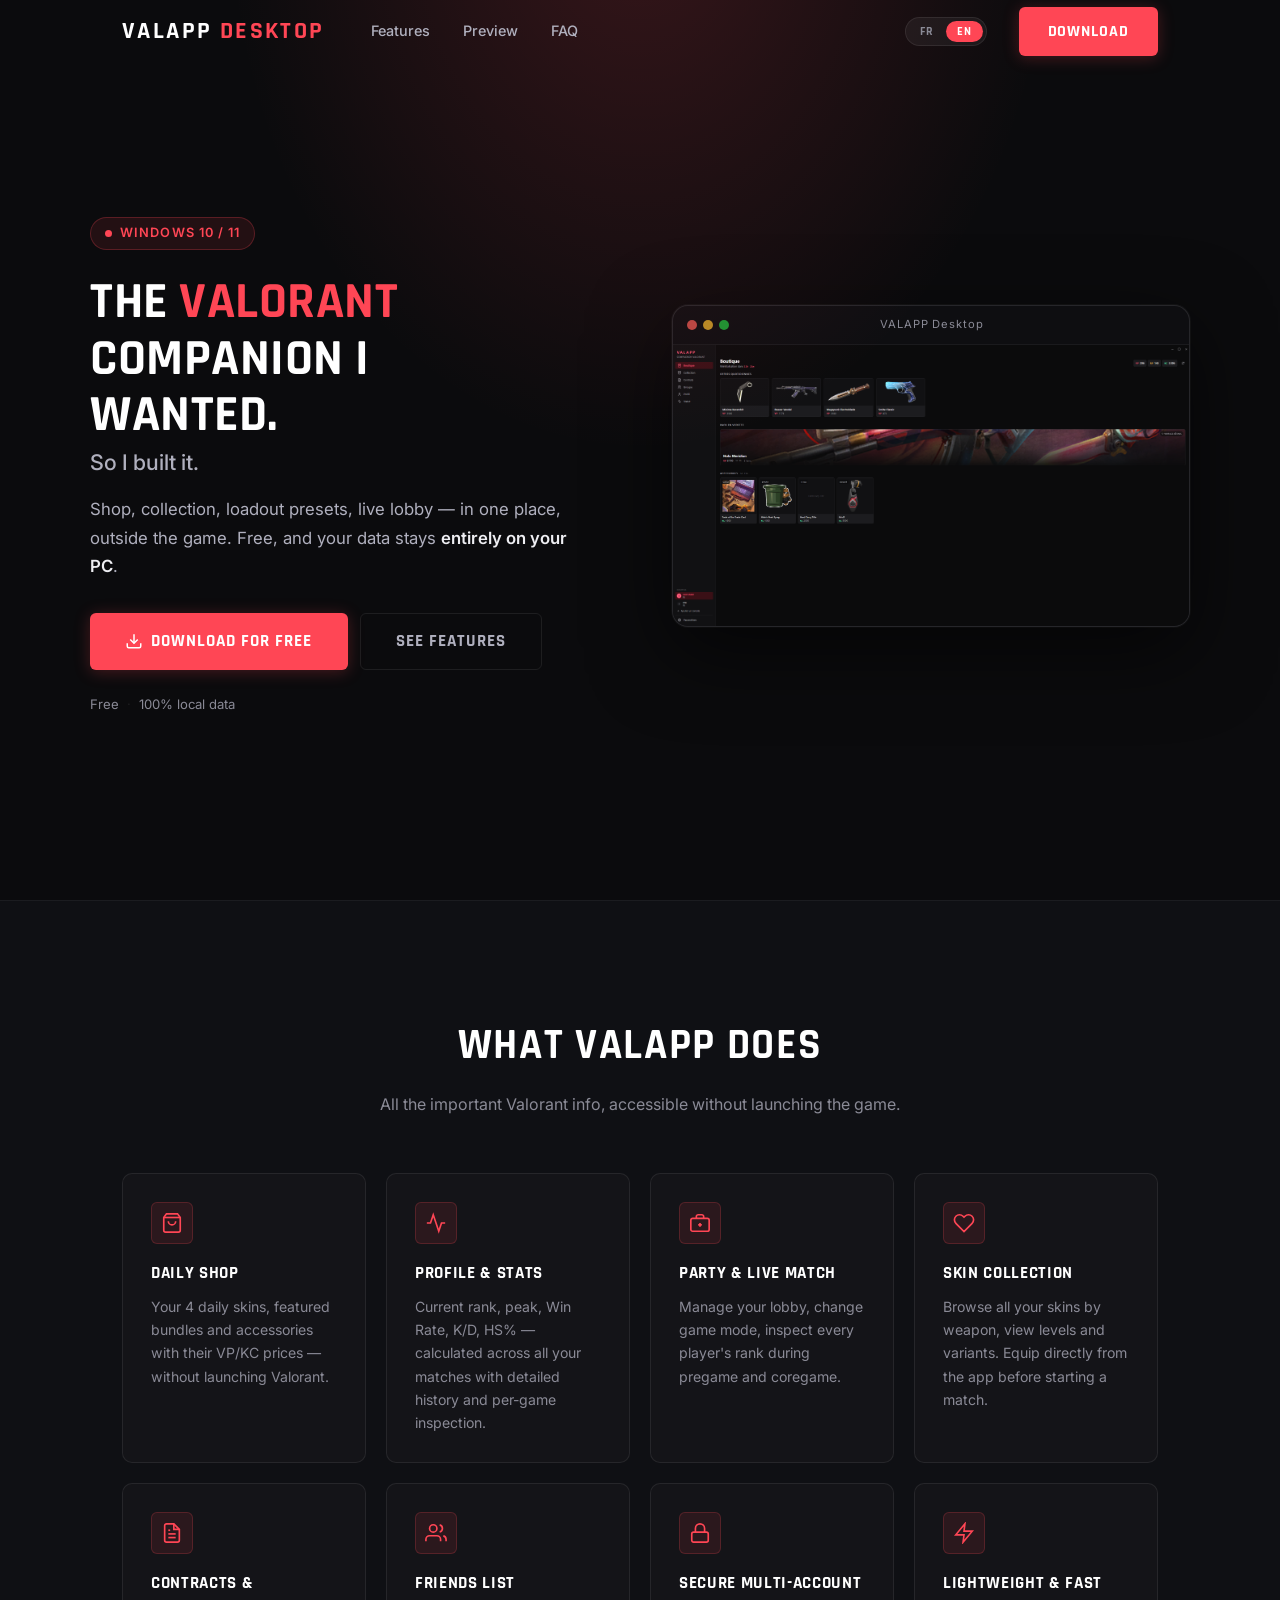
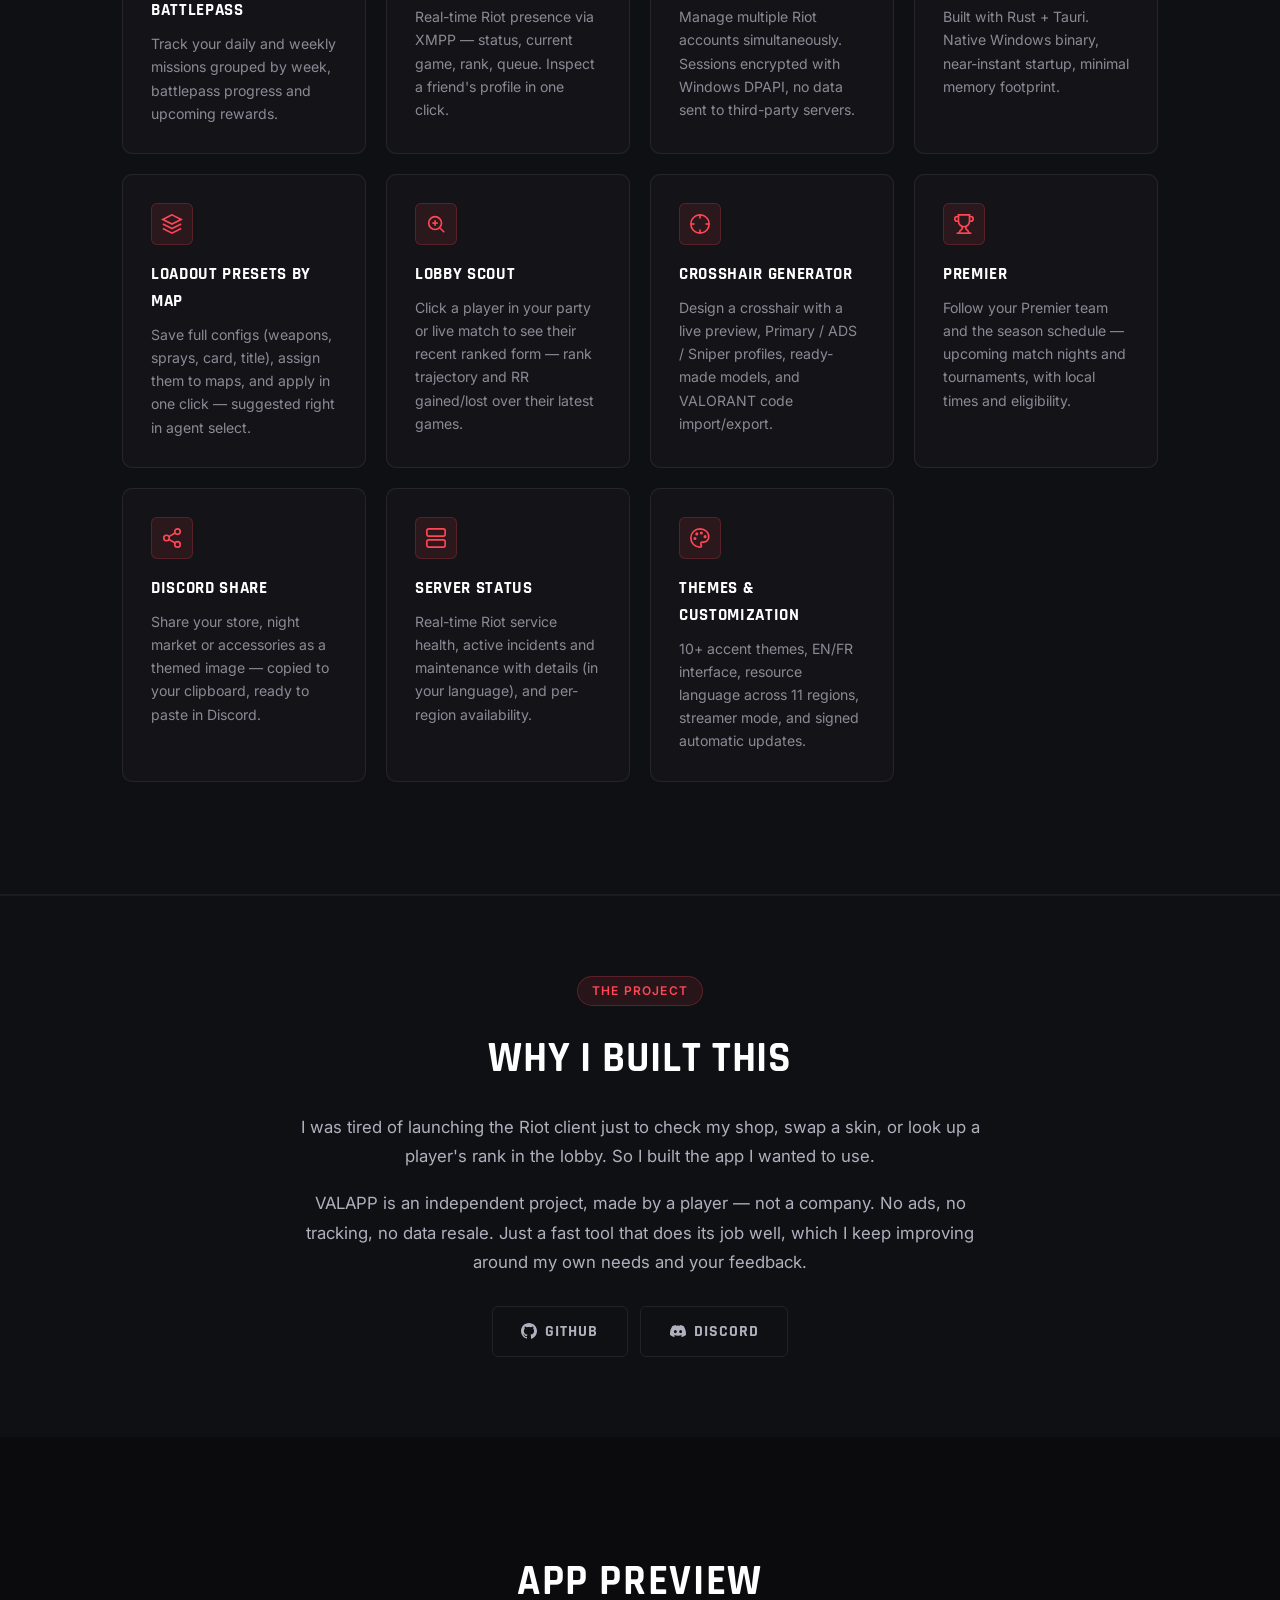
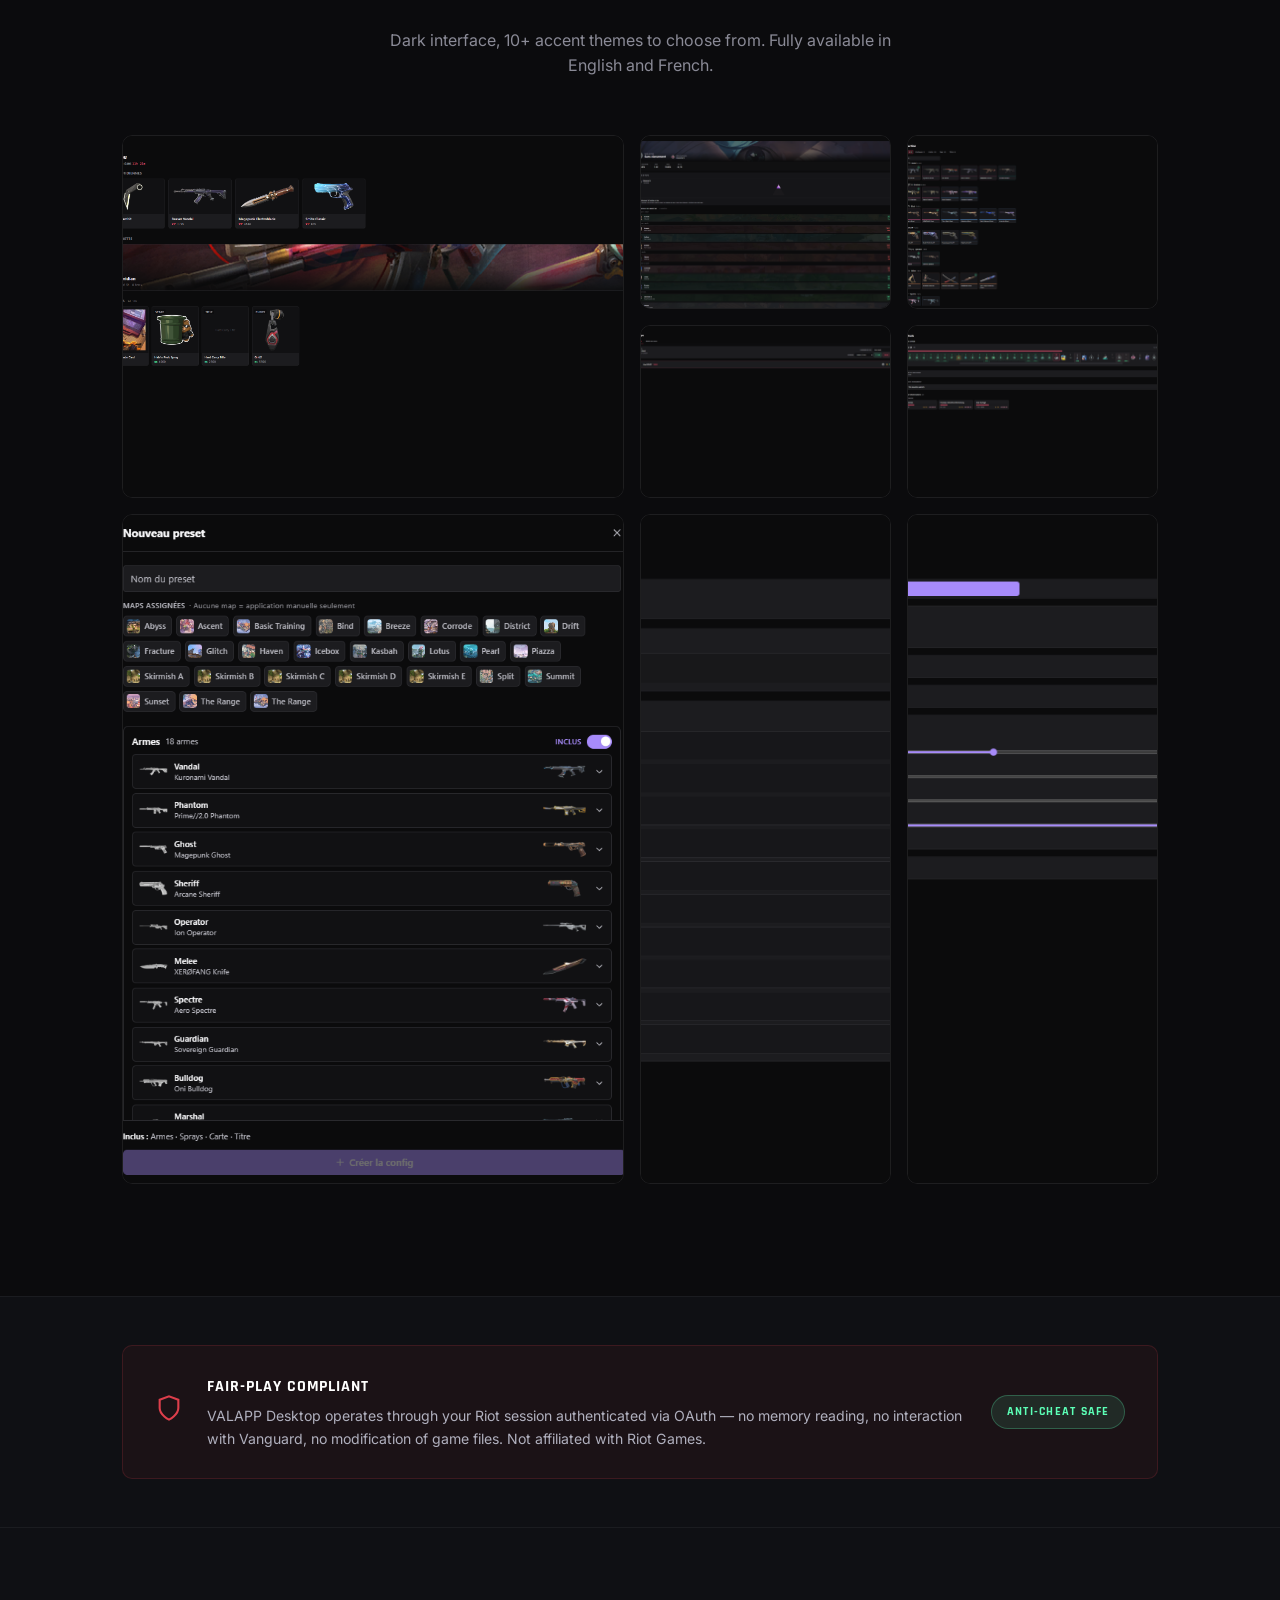
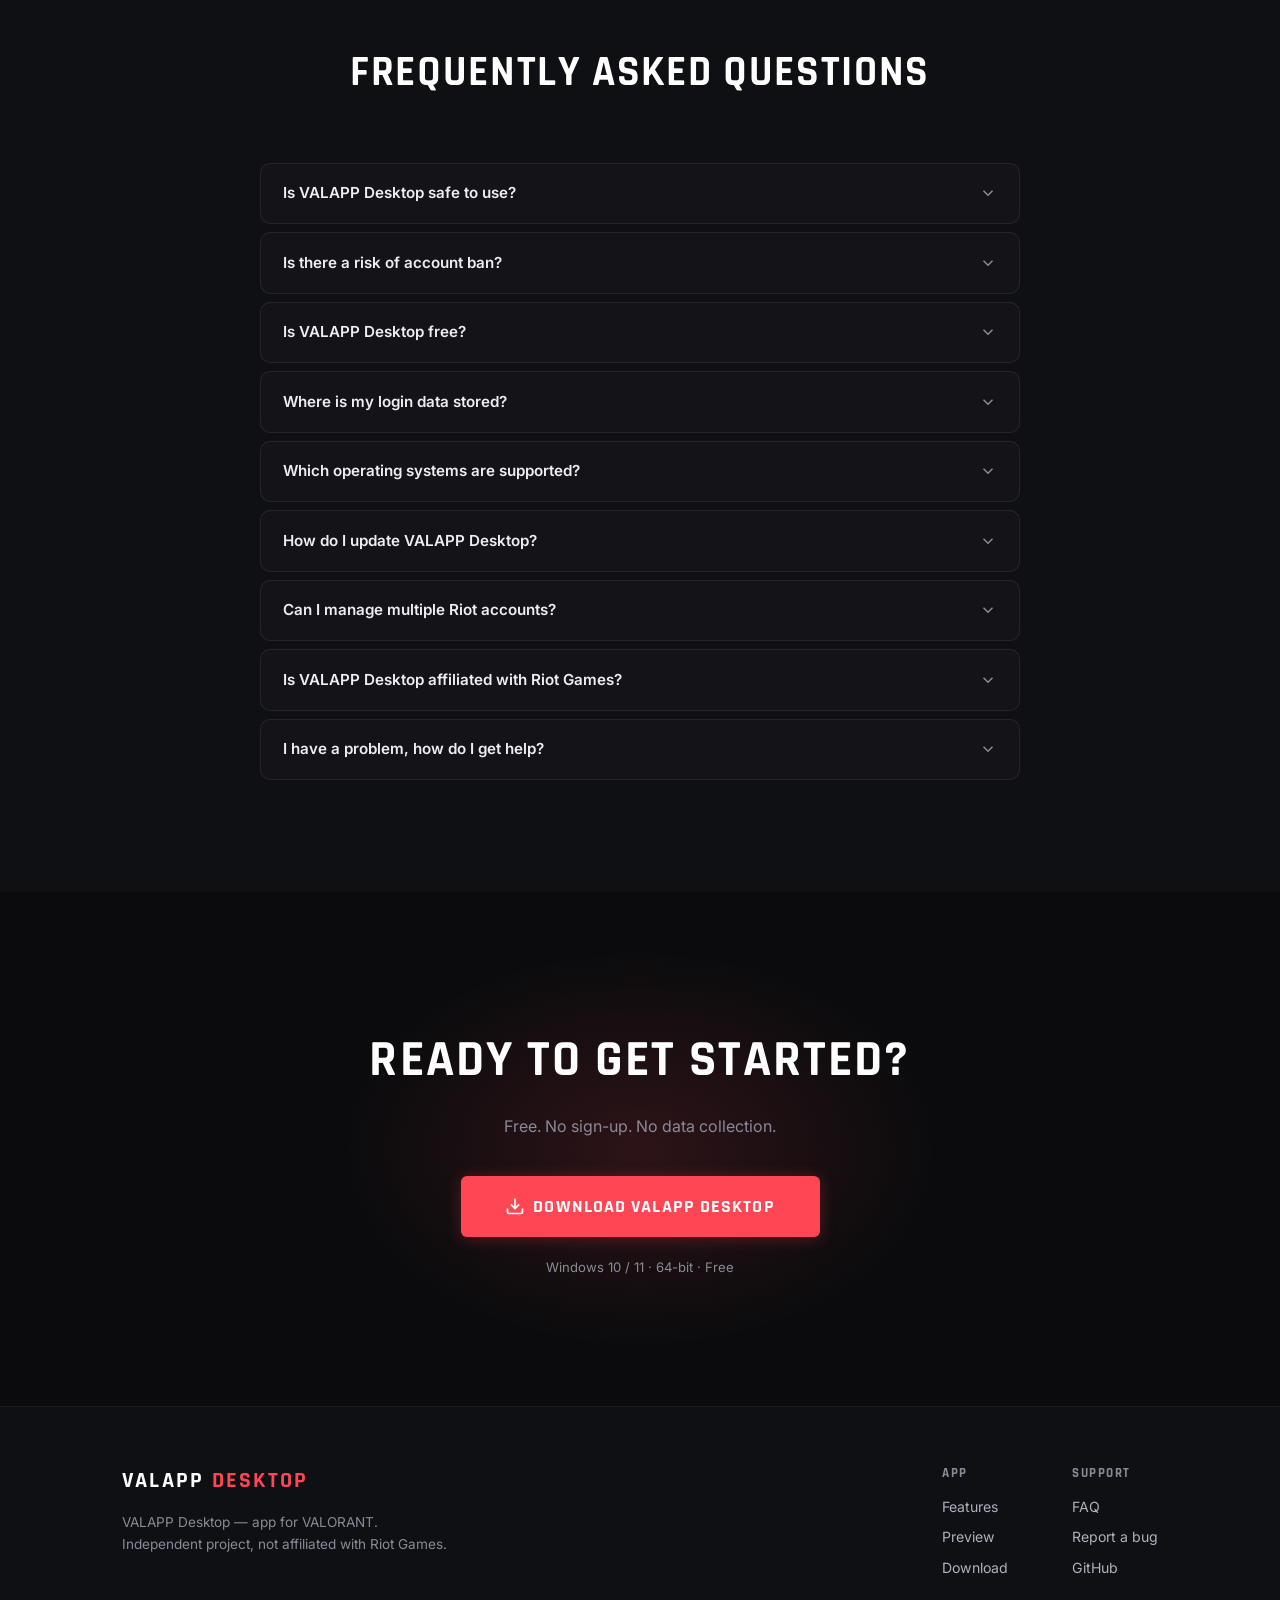
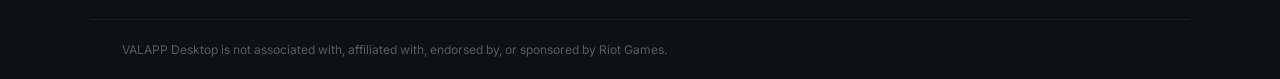
==== commit 776f3611: "feat: site — nouvelles features (presets, scout, premier, crosshair, statut, partage), section Pourq" ====
--- a/index.html
+++ b/index.html
@@ -4,10 +4,22 @@
     <meta charset="UTF-8">
     <meta name="viewport" content="width=device-width, initial-scale=1.0">
     <title>VALAPP Desktop — L'application Valorant</title>
-    <meta name="description" content="VALAPP Desktop est une application gratuite pour VALORANT — boutique quotidienne, profil & stats, collection de skins, party, multi-comptes sécurisé.">
+    <meta name="description" content="VALAPP Desktop est une application gratuite pour VALORANT — boutique quotidienne, profil & stats, collection de skins, presets de loadout par map, scout de lobby, party, multi-comptes sécurisé.">
+    <meta name="theme-color" content="#FF4655">
+    <link rel="icon" type="image/svg+xml" href="favicon.svg">
+    <link rel="canonical" href="https://main-zenato.github.io/VALAPP-desktop/">
+    <!-- Open Graph -->
+    <meta property="og:type" content="website">
+    <meta property="og:site_name" content="VALAPP Desktop">
+    <meta property="og:url" content="https://main-zenato.github.io/VALAPP-desktop/">
     <meta property="og:title" content="VALAPP Desktop — The Valorant App">
-    <meta property="og:description" content="Daily shop, profile, skin collection, multi-account — all in one, free and local.">
-    <meta property="og:type" content="website">
+    <meta property="og:description" content="Daily shop, collection, loadout presets by map, lobby scout, live match, multi-account — all in one, free and 100% local.">
+    <meta property="og:image" content="https://main-zenato.github.io/VALAPP-desktop/screenshots/store.png">
+    <!-- Twitter -->
+    <meta name="twitter:card" content="summary_large_image">
+    <meta name="twitter:title" content="VALAPP Desktop — The Valorant App">
+    <meta name="twitter:description" content="Daily shop, collection, loadout presets by map, lobby scout, live match — free and 100% local.">
+    <meta name="twitter:image" content="https://main-zenato.github.io/VALAPP-desktop/screenshots/store.png">
     <link rel="preconnect" href="https://fonts.googleapis.com">
     <link rel="stylesheet" href="https://fonts.googleapis.com/css2?family=Rajdhani:wght@400;600;700&family=Inter:wght@300;400;500;600&display=swap">
     <link rel="stylesheet" href="style.css">
@@ -43,8 +55,8 @@
                 <span class="badge-dot"></span>
                 <span data-i18n="hero.badge">Windows 10 / 11</span>
             </div>
-            <h1 data-i18n-html="hero.h1">L'application<br><span class="accent">Valorant</span><br>qu'il vous faut</h1>
-            <p class="hero-desc" data-i18n-html="hero.desc">Boutique quotidienne, profil & stats, collection de skins, party en live — tout en un, gratuit, rapide, et stocké <strong>uniquement sur votre PC</strong>.</p>
+            <h1 data-i18n-html="hero.h1">Le compagnon <span class="accent">Valorant</span> que je voulais.<span class="hero-sub">Alors je l'ai codé.</span></h1>
+            <p class="hero-desc" data-i18n-html="hero.desc">Boutique, collection, presets de loadout, lobby en direct — au même endroit, hors du jeu. Gratuit, et vos données restent <strong>uniquement sur votre PC</strong>.</p>
             <div class="hero-actions">
                 <a href="download.html" class="btn btn-primary btn-lg">
                     <svg width="18" height="18" fill="none" stroke="currentColor" stroke-width="2" viewBox="0 0 24 24"><path d="M21 15v4a2 2 0 0 1-2 2H5a2 2 0 0 1-2-2v-4"/><polyline points="7 10 12 15 17 10"/><line x1="12" y1="15" x2="12" y2="3"/></svg>
@@ -59,7 +71,7 @@
             </div>
         </div>
         <div class="hero-visual">
-            <div class="app-mockup">
+            <div class="hero-shot">
                 <div class="mockup-titlebar">
                     <div class="mockup-controls">
                         <span class="mc red"></span>
@@ -68,49 +80,7 @@
                     </div>
                     <span class="mockup-title">VALAPP Desktop</span>
                 </div>
-                <div class="mockup-body">
-                    <div class="mockup-sidebar">
-                        <div class="mockup-avatar"></div>
-                        <div class="mockup-nav-item active"></div>
-                        <div class="mockup-nav-item"></div>
-                        <div class="mockup-nav-item"></div>
-                        <div class="mockup-nav-item"></div>
-                        <div class="mockup-nav-item"></div>
-                        <div class="mockup-nav-item"></div>
-                    </div>
-                    <div class="mockup-content">
-                        <div class="mockup-header-bar"></div>
-                        <div class="mockup-skins-row">
-                            <div class="mockup-skin-card">
-                                <div class="mockup-skin-img"></div>
-                                <div class="mockup-skin-name"></div>
-                                <div class="mockup-skin-price"></div>
-                            </div>
-                            <div class="mockup-skin-card">
-                                <div class="mockup-skin-img accent"></div>
-                                <div class="mockup-skin-name"></div>
-                                <div class="mockup-skin-price"></div>
-                            </div>
-                            <div class="mockup-skin-card">
-                                <div class="mockup-skin-img"></div>
-                                <div class="mockup-skin-name"></div>
-                                <div class="mockup-skin-price"></div>
-                            </div>
-                            <div class="mockup-skin-card">
-                                <div class="mockup-skin-img"></div>
-                                <div class="mockup-skin-name"></div>
-                                <div class="mockup-skin-price"></div>
-                            </div>
-                        </div>
-                        <div class="mockup-bundle-card">
-                            <div class="mockup-bundle-img"></div>
-                            <div class="mockup-bundle-info">
-                                <div class="mockup-line wide"></div>
-                                <div class="mockup-line medium"></div>
-                            </div>
-                        </div>
-                    </div>
-                </div>
+                <img data-src-base="store" alt="VALAPP Desktop — boutique quotidienne" class="hero-shot-img lang-aware" loading="eager">
             </div>
         </div>
     </div>
@@ -120,8 +90,8 @@
 <section class="features" id="features">
     <div class="section-inner">
         <div class="section-header">
-            <h2 data-i18n="features.title">Tout ce dont vous avez besoin</h2>
-            <p data-i18n="features.subtitle">Toutes les informations importantes de Valorant, accessibles sans lancer le jeu.</p>
+            <h2 data-i18n="features.title">Ce que fait VALAPP</h2>
+            <p data-i18n="features.subtitle">Toutes les infos importantes de Valorant, accessibles sans lancer le jeu.</p>
         </div>
         <div class="features-grid">
             <div class="feature-card">
@@ -180,6 +150,75 @@
                 <h3 data-i18n="feat8.title">Léger & rapide</h3>
                 <p data-i18n="feat8.desc">Construit avec Rust + Tauri. Binaire natif Windows, démarrage quasi instantané, empreinte mémoire minimale.</p>
             </div>
+            <div class="feature-card">
+                <div class="feature-icon">
+                    <svg width="22" height="22" fill="none" stroke="currentColor" stroke-width="1.8" viewBox="0 0 24 24"><polygon points="12 2 2 7 12 12 22 7 12 2"/><polyline points="2 17 12 22 22 17"/><polyline points="2 12 12 17 22 12"/></svg>
+                </div>
+                <h3 data-i18n="feat9.title">Presets de loadout par map</h3>
+                <p data-i18n="feat9.desc">Enregistrez des configs complètes (armes, sprays, carte, titre), assignez-les à des maps, et appliquez-les en un clic — proposé directement en agent select.</p>
+            </div>
+            <div class="feature-card">
+                <div class="feature-icon">
+                    <svg width="22" height="22" fill="none" stroke="currentColor" stroke-width="1.8" viewBox="0 0 24 24"><circle cx="11" cy="11" r="7"/><line x1="21" y1="21" x2="16.65" y2="16.65"/><line x1="11" y1="8" x2="11" y2="14"/><line x1="8" y1="11" x2="14" y2="11"/></svg>
+                </div>
+                <h3 data-i18n="feat10.title">Scout de lobby</h3>
+                <p data-i18n="feat10.desc">Cliquez un joueur en party ou en match pour voir sa forme classée récente — trajectoire de rang et RR gagné/perdu sur ses dernières parties.</p>
+            </div>
+            <div class="feature-card">
+                <div class="feature-icon">
+                    <svg width="22" height="22" fill="none" stroke="currentColor" stroke-width="1.8" viewBox="0 0 24 24"><circle cx="12" cy="12" r="10"/><line x1="22" y1="12" x2="18" y2="12"/><line x1="6" y1="12" x2="2" y2="12"/><line x1="12" y1="6" x2="12" y2="2"/><line x1="12" y1="22" x2="12" y2="18"/></svg>
+                </div>
+                <h3 data-i18n="feat11.title">Générateur de viseur</h3>
+                <p data-i18n="feat11.desc">Créez un viseur avec aperçu en direct, profils Primaire / ADS / Sniper, modèles prêts à l'emploi, et import/export du code VALORANT.</p>
+            </div>
+            <div class="feature-card">
+                <div class="feature-icon">
+                    <svg width="22" height="22" fill="none" stroke="currentColor" stroke-width="1.8" viewBox="0 0 24 24"><path d="M6 9H4.5a2.5 2.5 0 0 1 0-5H6"/><path d="M18 9h1.5a2.5 2.5 0 0 0 0-5H18"/><path d="M4 22h16"/><path d="M10 14.66V17c0 .55-.47.98-.97 1.21C7.85 18.75 7 20.24 7 22"/><path d="M14 14.66V17c0 .55.47.98.97 1.21C16.15 18.75 17 20.24 17 22"/><path d="M18 2H6v7a6 6 0 0 0 12 0V2Z"/></svg>
+                </div>
+                <h3 data-i18n="feat12.title">Premier</h3>
+                <p data-i18n="feat12.desc">Suivez votre équipe Premier et le calendrier de la saison — soirées de match et tournois à venir, avec heures locales et éligibilité.</p>
+            </div>
+            <div class="feature-card">
+                <div class="feature-icon">
+                    <svg width="22" height="22" fill="none" stroke="currentColor" stroke-width="1.8" viewBox="0 0 24 24"><circle cx="18" cy="5" r="3"/><circle cx="6" cy="12" r="3"/><circle cx="18" cy="19" r="3"/><line x1="8.59" y1="13.51" x2="15.42" y2="17.49"/><line x1="15.41" y1="6.51" x2="8.59" y2="10.49"/></svg>
+                </div>
+                <h3 data-i18n="feat13.title">Partage Discord</h3>
+                <p data-i18n="feat13.desc">Partagez votre boutique, night market ou accessoires en image aux couleurs de votre thème — copiée dans le presse-papier, prête à coller.</p>
+            </div>
+            <div class="feature-card">
+                <div class="feature-icon">
+                    <svg width="22" height="22" fill="none" stroke="currentColor" stroke-width="1.8" viewBox="0 0 24 24"><rect x="2" y="2" width="20" height="8" rx="2"/><rect x="2" y="14" width="20" height="8" rx="2"/><line x1="6" y1="6" x2="6.01" y2="6"/><line x1="6" y1="18" x2="6.01" y2="18"/></svg>
+                </div>
+                <h3 data-i18n="feat14.title">Statut des serveurs</h3>
+                <p data-i18n="feat14.desc">Santé des services Riot en temps réel, incidents et maintenances en cours détaillés (dans votre langue), et disponibilité par région.</p>
+            </div>
+            <div class="feature-card">
+                <div class="feature-icon">
+                    <svg width="22" height="22" fill="none" stroke="currentColor" stroke-width="1.8" viewBox="0 0 24 24"><circle cx="13.5" cy="6.5" r=".8"/><circle cx="17.5" cy="10.5" r=".8"/><circle cx="8.5" cy="7.5" r=".8"/><circle cx="6.5" cy="12.5" r=".8"/><path d="M12 2C6.5 2 2 6.5 2 12s4.5 10 10 10c.9 0 1.6-.7 1.6-1.6 0-.4-.2-.8-.4-1.1-.3-.3-.4-.7-.4-1.1 0-.9.7-1.7 1.7-1.7H16c3 0 5.5-2.5 5.5-5.5C22 6 17.5 2 12 2z"/></svg>
+                </div>
+                <h3 data-i18n="feat15.title">Thèmes & personnalisation</h3>
+                <p data-i18n="feat15.desc">10+ thèmes d'accent, interface FR/EN, langue des ressources sur 11 régions, mode streamer, et mises à jour automatiques signées.</p>
+            </div>
+        </div>
+    </div>
+</section>
+
+<!-- ===== WHY / STORY ===== -->
+<section class="why" id="why">
+    <div class="section-inner why-inner">
+        <div class="why-badge" data-i18n="why.badge">Le projet</div>
+        <h2 data-i18n="why.title">Pourquoi ce projet ?</h2>
+        <p data-i18n="why.p1">J'en avais marre de lancer le client Riot juste pour voir ma boutique, changer un skin ou checker le rang d'un joueur en lobby. Alors j'ai construit l'app que je voulais utiliser.</p>
+        <p data-i18n="why.p2">VALAPP est un projet indépendant, développé par un joueur — pas une entreprise. Pas de pub, pas de tracking, pas de revente de données. Juste un outil rapide qui fait bien son travail, et que j'améliore au fil de mes propres besoins et de vos retours.</p>
+        <div class="why-links">
+            <a href="https://github.com/Main-Zenato/VALAPP-desktop" target="_blank" rel="noopener" class="btn btn-ghost">
+                <svg width="16" height="16" fill="currentColor" viewBox="0 0 24 24"><path d="M12 0C5.37 0 0 5.37 0 12c0 5.3 3.438 9.8 8.205 11.385.6.113.82-.258.82-.577 0-.285-.01-1.04-.015-2.04-3.338.724-4.042-1.61-4.042-1.61C4.422 18.07 3.633 17.7 3.633 17.7c-1.087-.744.084-.729.084-.729 1.205.084 1.838 1.236 1.838 1.236 1.07 1.835 2.809 1.305 3.495.998.108-.776.417-1.305.76-1.605-2.665-.3-5.466-1.332-5.466-5.93 0-1.31.465-2.38 1.235-3.22-.135-.303-.54-1.523.105-3.176 0 0 1.005-.322 3.3 1.23.96-.267 1.98-.399 3-.405 1.02.006 2.04.138 3 .405 2.28-1.552 3.285-1.23 3.285-1.23.645 1.653.24 2.873.12 3.176.765.84 1.23 1.91 1.23 3.22 0 4.61-2.805 5.625-5.475 5.92.42.36.81 1.096.81 2.22 0 1.606-.015 2.896-.015 3.286 0 .315.21.69.825.57C20.565 21.795 24 17.295 24 12c0-6.63-5.37-12-12-12"/></svg>
+                <span>GitHub</span>
+            </a>
+            <a href="https://discord.gg/6BZekAEqDD" target="_blank" rel="noopener" class="btn btn-ghost">
+                <svg width="16" height="16" fill="currentColor" viewBox="0 0 24 24"><path d="M20.317 4.369a19.79 19.79 0 0 0-4.885-1.515.074.074 0 0 0-.079.037c-.211.375-.444.865-.608 1.25a18.27 18.27 0 0 0-5.487 0 12.6 12.6 0 0 0-.617-1.25.077.077 0 0 0-.079-.037A19.74 19.74 0 0 0 3.677 4.369a.07.07 0 0 0-.032.027C.533 9.046-.32 13.58.099 18.057a.082.082 0 0 0 .031.057 19.9 19.9 0 0 0 5.993 3.03.078.078 0 0 0 .084-.028c.462-.63.874-1.295 1.226-1.994a.076.076 0 0 0-.041-.106 13.1 13.1 0 0 1-1.872-.892.077.077 0 0 1-.008-.128c.126-.094.252-.192.372-.291a.074.074 0 0 1 .077-.01c3.928 1.793 8.18 1.793 12.061 0a.074.074 0 0 1 .078.009c.12.099.246.198.373.292a.077.077 0 0 1-.006.127 12.3 12.3 0 0 1-1.873.891.077.077 0 0 0-.041.107c.36.698.772 1.362 1.225 1.993a.076.076 0 0 0 .084.028 19.84 19.84 0 0 0 6.002-3.03.077.077 0 0 0 .032-.055c.5-5.177-.838-9.674-3.549-13.66a.061.061 0 0 0-.031-.028zM8.02 15.331c-1.183 0-2.157-1.085-2.157-2.419 0-1.333.956-2.419 2.157-2.419 1.21 0 2.176 1.096 2.157 2.42 0 1.333-.956 2.418-2.157 2.418zm7.975 0c-1.183 0-2.157-1.085-2.157-2.419 0-1.333.955-2.419 2.157-2.419 1.21 0 2.176 1.096 2.157 2.42 0 1.333-.946 2.418-2.157 2.418z"/></svg>
+                <span>Discord</span>
+            </a>
         </div>
     </div>
 </section>
@@ -189,28 +228,40 @@
     <div class="section-inner">
         <div class="section-header">
             <h2 data-i18n="screenshots.title">Aperçu de l'application</h2>
-            <p data-i18n="screenshots.subtitle">Interface sombre, 4 thèmes d'accent au choix. Entièrement en français et en anglais.</p>
+            <p data-i18n="screenshots.subtitle">Interface sombre, 10+ thèmes d'accent au choix. Entièrement en français et en anglais.</p>
         </div>
         <div class="screenshots-grid">
             <div class="screenshot-item featured">
-                <img src="screenshots/store.png" alt="Store" class="screenshot-img" loading="lazy">
+                <img data-src-base="store" alt="Store" class="screenshot-img lang-aware" loading="lazy">
                 <div class="screenshot-label" data-i18n="ss1.label">Store — Offres du jour & bundle</div>
             </div>
             <div class="screenshot-item">
-                <img src="screenshots/profile.png" alt="Profil" class="screenshot-img" loading="lazy">
+                <img data-src-base="profile" alt="Profil" class="screenshot-img lang-aware" loading="lazy">
                 <div class="screenshot-label" data-i18n="ss2.label">Profil & Statistiques</div>
             </div>
             <div class="screenshot-item">
-                <img src="screenshots/collection.png" alt="Collection" class="screenshot-img" loading="lazy">
+                <img data-src-base="collection" alt="Collection" class="screenshot-img lang-aware" loading="lazy">
                 <div class="screenshot-label" data-i18n="ss3.label">Collection — Niveaux & variantes</div>
             </div>
             <div class="screenshot-item">
-                <img src="screenshots/party.png" alt="Party" class="screenshot-img" loading="lazy">
+                <img data-src-base="party" alt="Party" class="screenshot-img lang-aware" loading="lazy">
                 <div class="screenshot-label" data-i18n="ss4.label">Party — Salon & match en cours</div>
             </div>
             <div class="screenshot-item">
-                <img src="screenshots/contracts.png" alt="Contrats" class="screenshot-img" loading="lazy">
+                <img data-src-base="contracts" alt="Contrats" class="screenshot-img lang-aware" loading="lazy">
                 <div class="screenshot-label" data-i18n="ss5.label">Contrats & Battlepass</div>
+            </div>
+            <div class="screenshot-item">
+                <img data-src-base="presets" alt="Presets" class="screenshot-img lang-aware" loading="lazy">
+                <div class="screenshot-label" data-i18n="ss6.label">Presets de loadout par map</div>
+            </div>
+            <div class="screenshot-item">
+                <img data-src-base="premier" alt="Premier" class="screenshot-img lang-aware" loading="lazy">
+                <div class="screenshot-label" data-i18n="ss7.label">Premier — Équipe & calendrier</div>
+            </div>
+            <div class="screenshot-item">
+                <img data-src-base="crosshair" alt="Crosshair" class="screenshot-img lang-aware" loading="lazy">
+                <div class="screenshot-label" data-i18n="ss8.label">Générateur de viseur</div>
             </div>
         </div>
     </div>
@@ -376,6 +427,26 @@
         navbar.classList.toggle('scrolled', window.scrollY > 40);
     }, { passive: true });
 
+    // Update screenshots based on language
+    function updateScreenshots(lang) {
+        document.querySelectorAll('.lang-aware').forEach(img => {
+            const basename = img.getAttribute('data-src-base');
+            const suffix = lang === 'en' ? 'EN' : '';
+            img.src = `screenshots/${basename}${suffix}.png`;
+        });
+    }
+
+    // Trigger screenshot update on language change
+    document.querySelectorAll('.lang-btn').forEach(btn => {
+        btn.addEventListener('click', () => {
+            const lang = btn.getAttribute('data-lang');
+            updateScreenshots(lang);
+        });
+    });
+
+    // Initial load with current language (default: fr)
+    updateScreenshots('fr');
+
     // Lightbox
     const lightbox    = document.getElementById('lightbox');
     const lightboxImg = document.getElementById('lightbox-img');
@@ -403,6 +474,19 @@
         if (e.key === 'Escape') closeLightbox();
     });
     document.getElementById('lightbox-close').addEventListener('click', closeLightbox);
+
+    // Apparition douce au scroll
+    (function () {
+        const els = document.querySelectorAll('.feature-card, .screenshot-item, .section-header, .why-inner, .safe-inner, .faq-item, .cta-inner');
+        if (!('IntersectionObserver' in window)) return;
+        els.forEach(e => e.classList.add('reveal'));
+        const io = new IntersectionObserver((entries, obs) => {
+            entries.forEach(en => {
+                if (en.isIntersecting) { en.target.classList.add('in'); obs.unobserve(en.target); }
+            });
+        }, { threshold: 0.08, rootMargin: '0px 0px -40px 0px' });
+        els.forEach(e => io.observe(e));
+    })();
 </script>
 </body>
 </html>
--- a/style.css
+++ b/style.css
@@ -295,13 +295,24 @@
 
 .hero-text h1 {
     font-family: 'Rajdhani', sans-serif;
-    font-size: clamp(2.6rem, 6vw, 4.2rem);
-    font-weight: 700;
-    letter-spacing: 0.02em;
-    text-transform: uppercase;
-    line-height: 1.05;
+    font-size: clamp(2.1rem, 4.4vw, 3.2rem);
+    font-weight: 700;
+    letter-spacing: 0.01em;
+    text-transform: uppercase;
+    line-height: 1.1;
     color: var(--white);
     margin-bottom: 1.25rem;
+    max-width: 16ch;
+}
+.hero-text h1 .hero-sub {
+    display: block;
+    margin-top: 0.5rem;
+    font-family: 'Inter', sans-serif;
+    font-size: 0.42em;
+    font-weight: 500;
+    letter-spacing: 0;
+    text-transform: none;
+    color: var(--muted-light);
 }
 
 .hero-desc {
@@ -1047,3 +1058,59 @@
     .dl-footer-links .btn { justify-content: center; }
     .footer-nav { flex-direction: column; gap: 1.5rem; }
 }
+
+/* ===== HERO SHOT (real screenshot) ===== */
+.hero-shot {
+    width: 100%;
+    max-width: 560px;
+    background: var(--bg-card);
+    border: 1px solid var(--border);
+    border-radius: var(--radius-lg);
+    overflow: hidden;
+    box-shadow: 0 24px 80px rgba(0,0,0,0.6), 0 0 0 1px rgba(255,255,255,0.04);
+}
+.hero-shot-img { display: block; width: 100%; height: auto; }
+
+/* ===== WHY / STORY ===== */
+.why {
+    padding: 5rem 2rem;
+    border-top: 1px solid var(--border-subtle);
+    background: var(--bg-alt);
+}
+.why-inner { max-width: 760px; margin: 0 auto; text-align: center; }
+.why-badge {
+    display: inline-block;
+    font-size: 0.75rem;
+    font-weight: 600;
+    letter-spacing: 0.1em;
+    text-transform: uppercase;
+    color: var(--red);
+    background: rgba(255,70,85,0.1);
+    border: 1px solid rgba(255,70,85,0.25);
+    padding: 0.3rem 0.85rem;
+    border-radius: 20px;
+    margin-bottom: 1.25rem;
+}
+.why-inner h2 {
+    font-family: 'Rajdhani', sans-serif;
+    font-size: clamp(1.8rem, 4vw, 2.6rem);
+    font-weight: 700;
+    text-transform: uppercase;
+    letter-spacing: 0.02em;
+    color: var(--white);
+    margin-bottom: 1.25rem;
+}
+.why-inner p {
+    font-size: 1.05rem;
+    line-height: 1.75;
+    color: var(--muted-light);
+    margin-bottom: 1.1rem;
+}
+.why-links { display: flex; justify-content: center; gap: 0.75rem; margin-top: 1.75rem; flex-wrap: wrap; }
+
+/* ===== SCROLL REVEAL ===== */
+.reveal { opacity: 0; transform: translateY(18px); transition: opacity 0.6s ease, transform 0.6s ease; }
+.reveal.in { opacity: 1; transform: none; }
+@media (prefers-reduced-motion: reduce) {
+    .reveal { opacity: 1 !important; transform: none !important; transition: none !important; }
+}
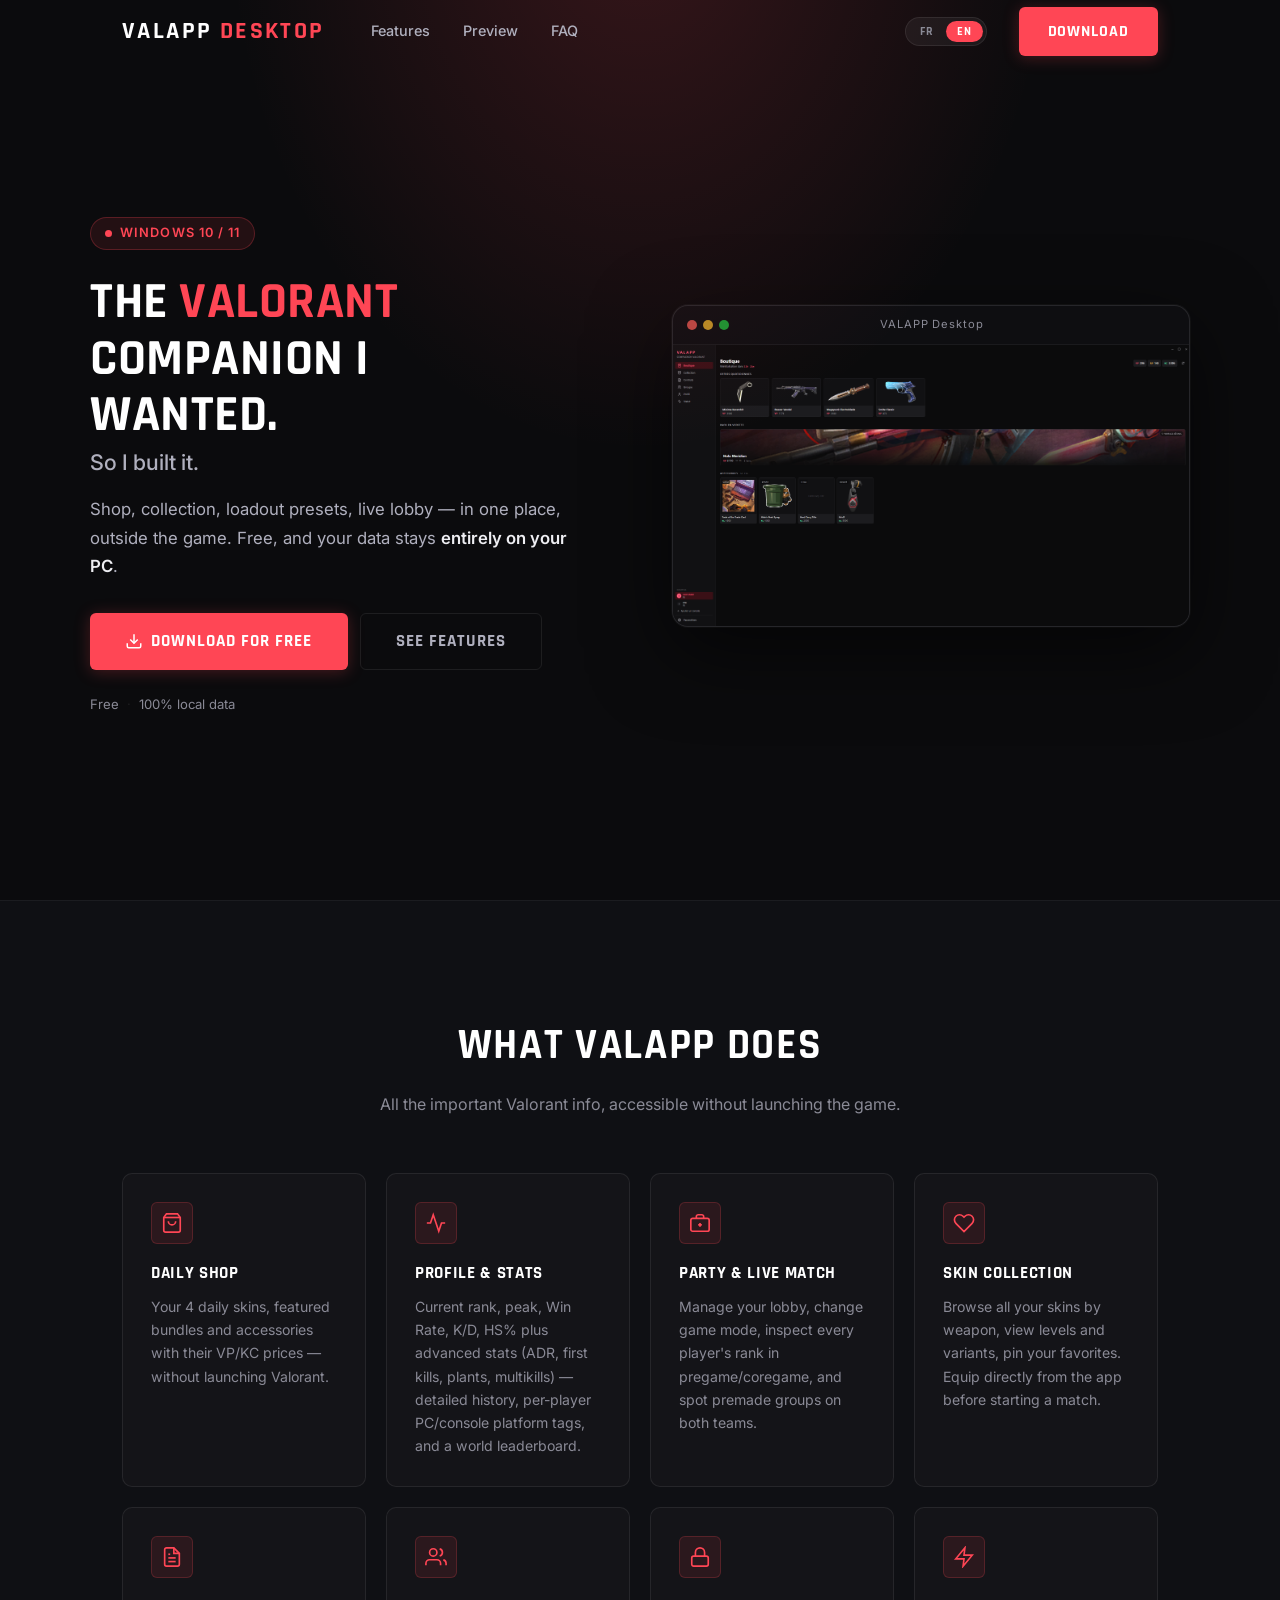
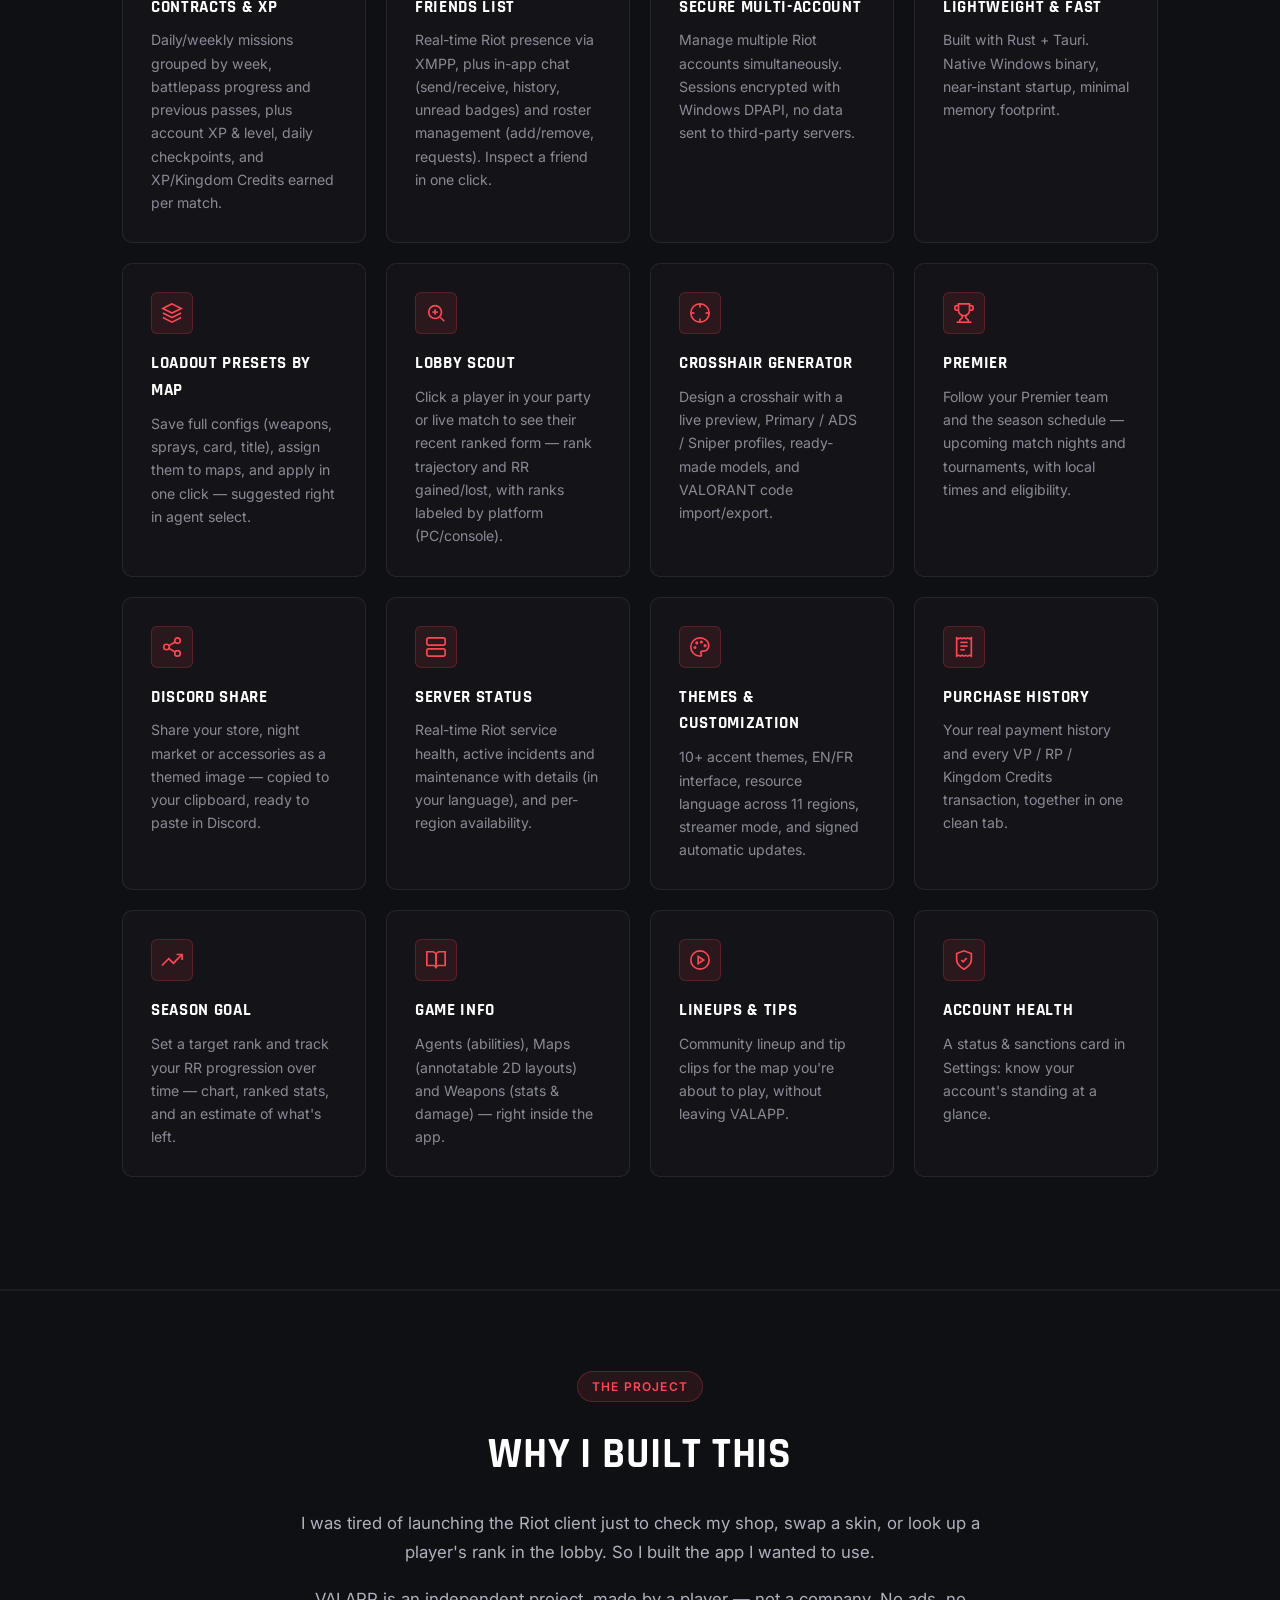
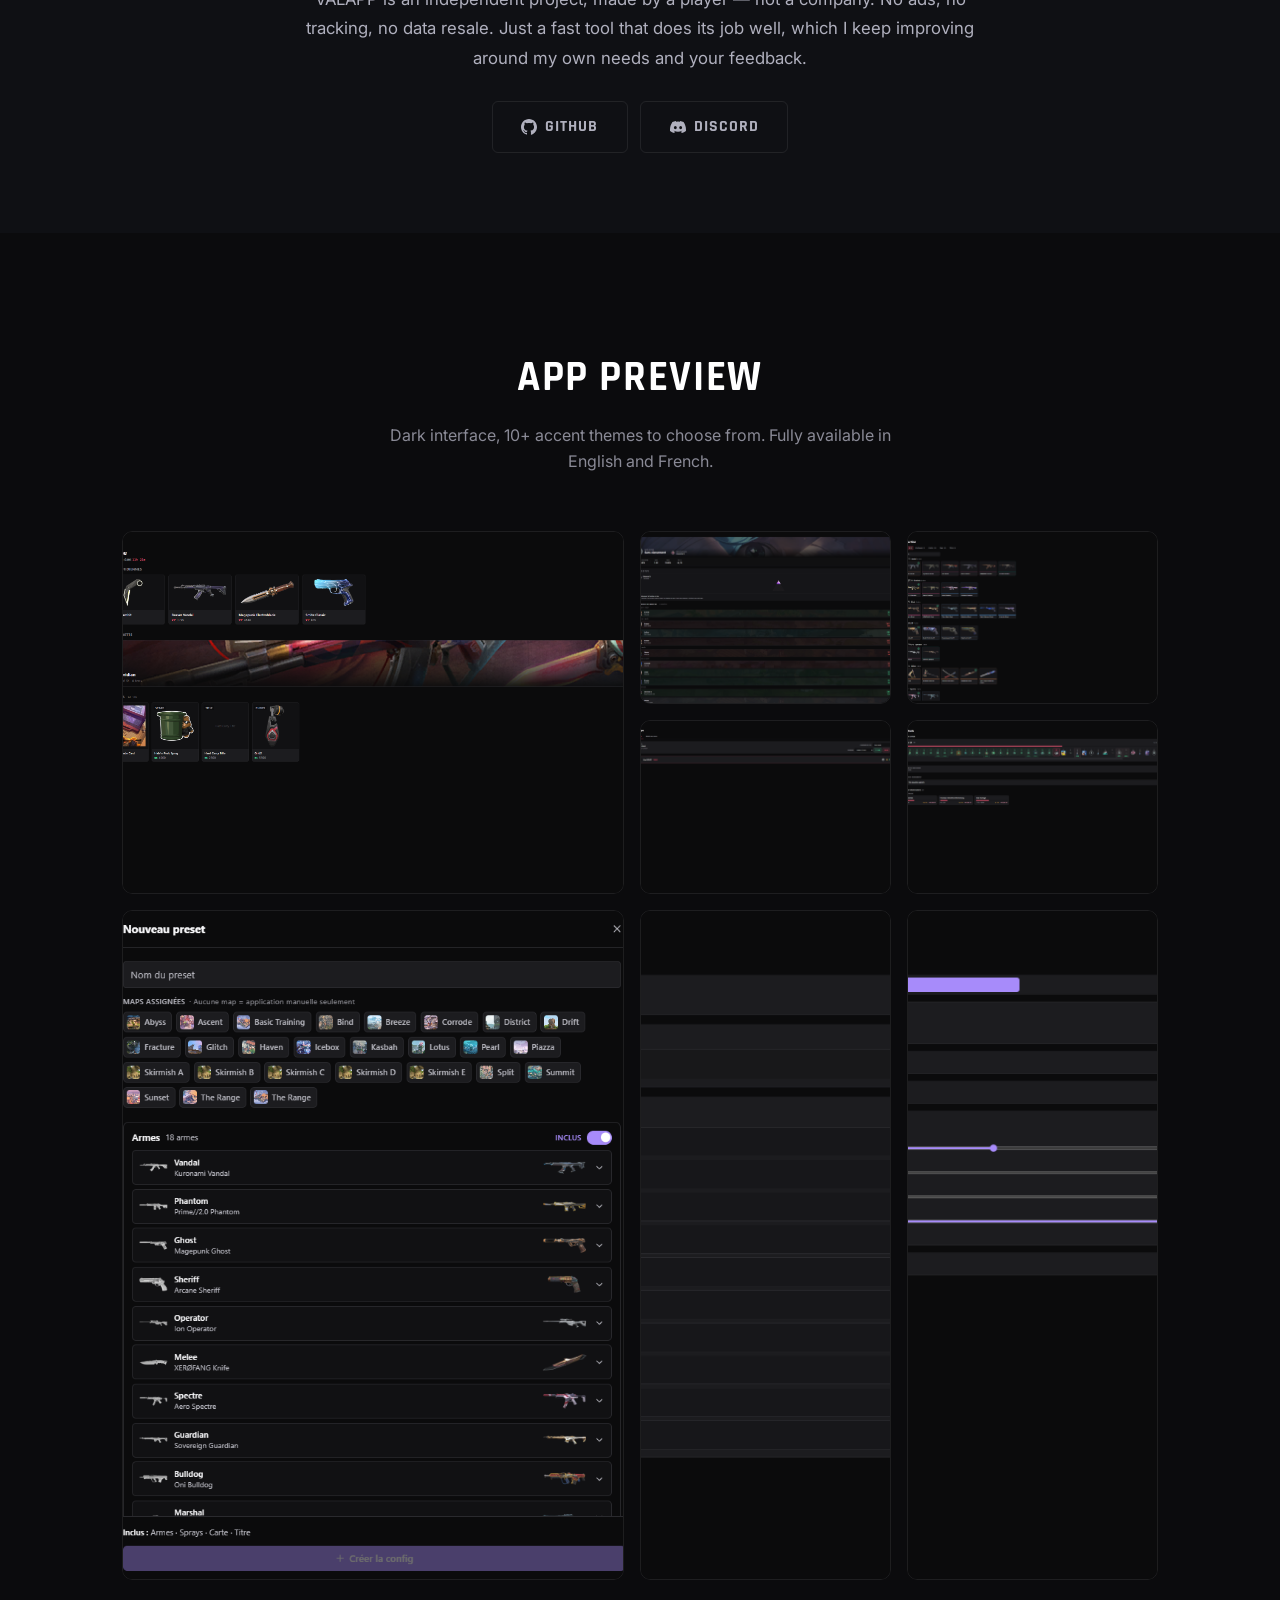
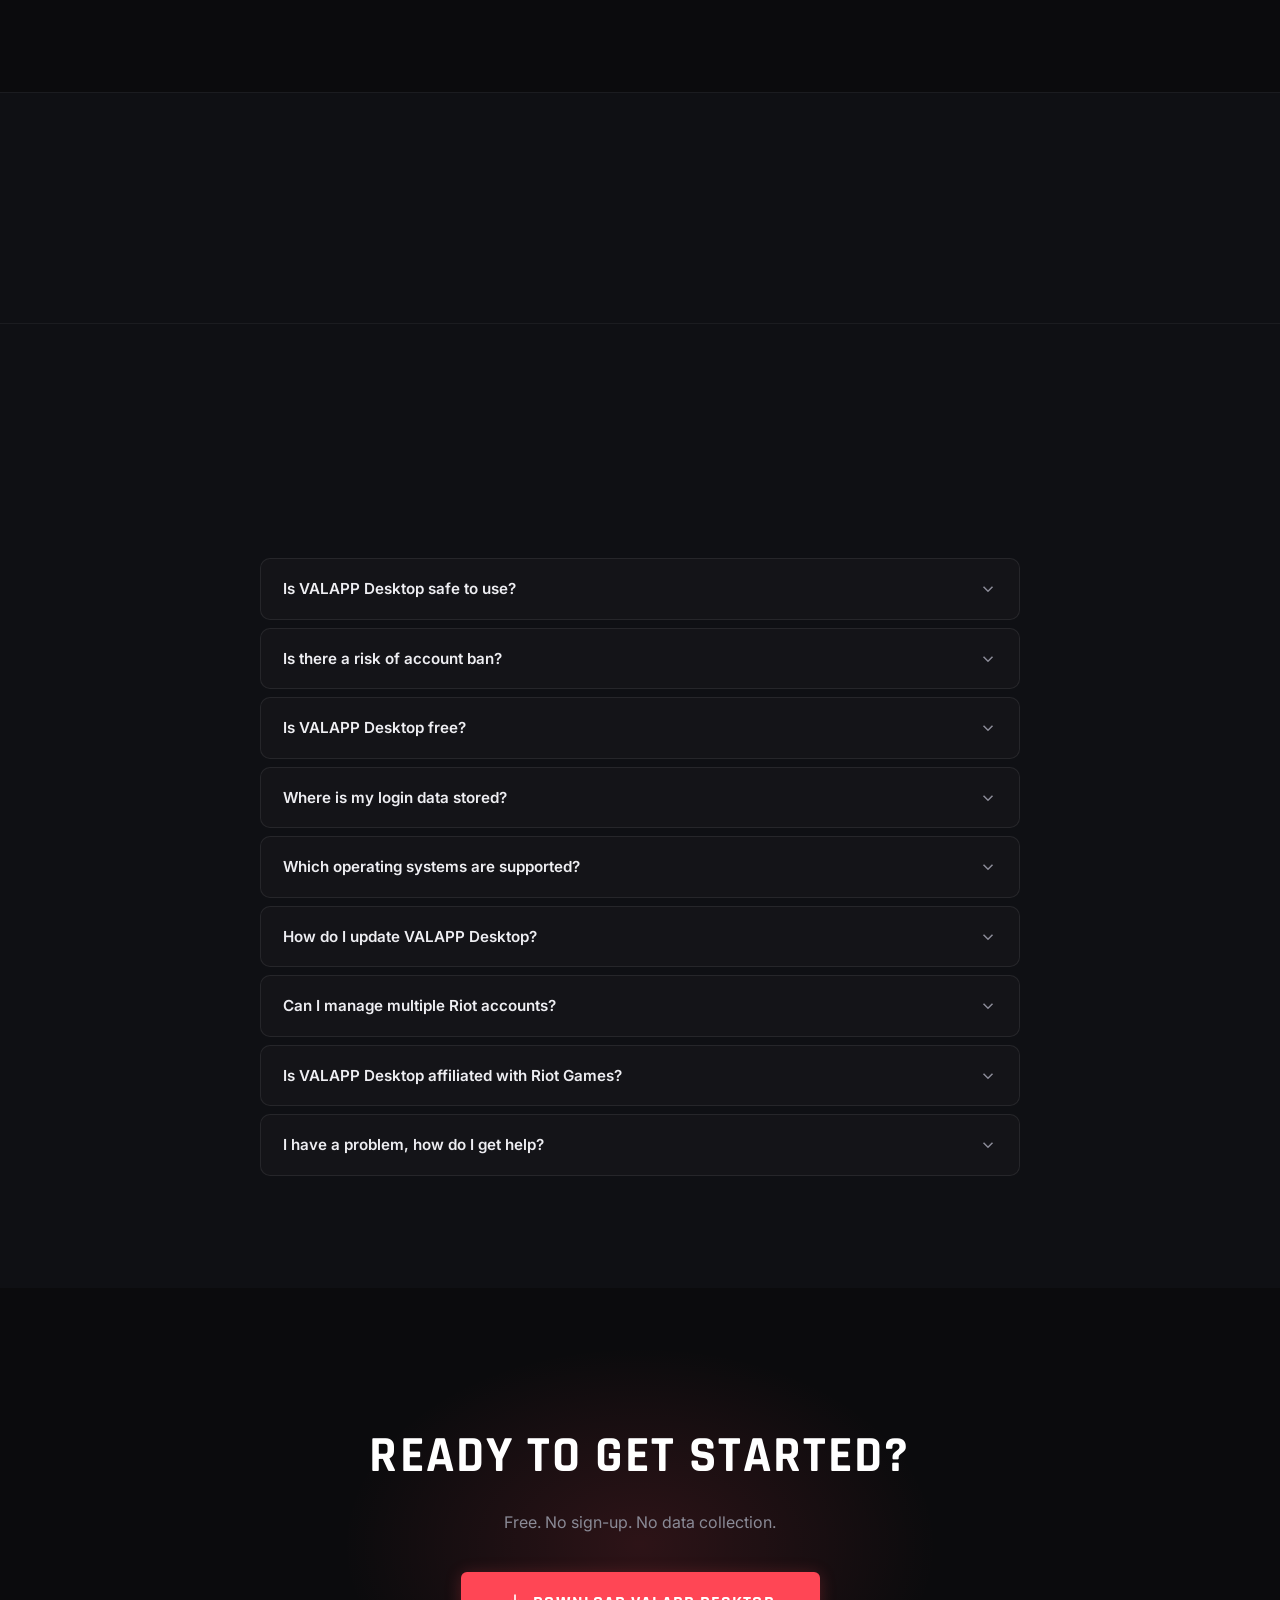
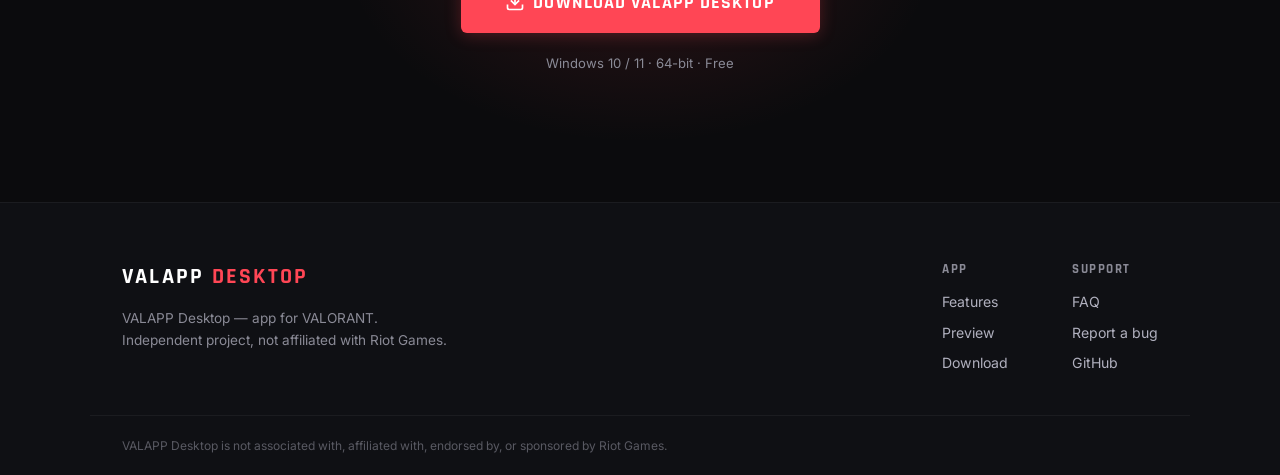
==== commit 4f00f3d9: "feat: site 5.4.0 — nouvelles features v5.4 5 cartes ajoutees (Historique des achats, Objectif de sai" ====
--- a/index.html
+++ b/index.html
@@ -106,35 +106,35 @@
                     <svg width="22" height="22" fill="none" stroke="currentColor" stroke-width="1.8" viewBox="0 0 24 24"><polyline points="22 12 18 12 15 21 9 3 6 12 2 12"/></svg>
                 </div>
                 <h3 data-i18n="feat2.title">Profil & Statistiques</h3>
-                <p data-i18n="feat2.desc">Rang actuel, peak, Win Rate, K/D, HS% — calculés sur tous vos matchs avec historique détaillé et inspection de chaque partie.</p>
+                <p data-i18n="feat2.desc">Rang actuel, peak, Win Rate, K/D, HS% et stats avancées (ADR, premiers kills, poses, multikills) — historique détaillé, tags plateforme PC/console par joueur, et classement mondial.</p>
             </div>
             <div class="feature-card">
                 <div class="feature-icon">
                     <svg width="22" height="22" fill="none" stroke="currentColor" stroke-width="1.8" viewBox="0 0 24 24"><rect x="2" y="7" width="20" height="14" rx="2"/><path d="M16 7V5a2 2 0 0 0-2-2h-4a2 2 0 0 0-2 2v2"/><line x1="12" y1="12" x2="12" y2="16"/><line x1="10" y1="14" x2="14" y2="14"/></svg>
                 </div>
                 <h3 data-i18n="feat3.title">Party & Live Match</h3>
-                <p data-i18n="feat3.desc">Gérez votre salon, changez de mode de jeu, inspectez les rangs de chaque joueur pendant le pregame et le coregame.</p>
+                <p data-i18n="feat3.desc">Gérez votre salon, changez de mode de jeu, inspectez les rangs de chaque joueur en pregame/coregame, et repérez les groupes de joueurs (qui jouent ensemble) dans les deux équipes.</p>
             </div>
             <div class="feature-card">
                 <div class="feature-icon">
                     <svg width="22" height="22" fill="none" stroke="currentColor" stroke-width="1.8" viewBox="0 0 24 24"><path d="M20.84 4.61a5.5 5.5 0 0 0-7.78 0L12 5.67l-1.06-1.06a5.5 5.5 0 0 0-7.78 7.78l1.06 1.06L12 21.23l7.78-7.78 1.06-1.06a5.5 5.5 0 0 0 0-7.78z"/></svg>
                 </div>
                 <h3 data-i18n="feat4.title">Collection de skins</h3>
-                <p data-i18n="feat4.desc">Parcourez tous vos skins par arme, visualisez les niveaux et variantes. Équipez directement depuis l'app, avant de lancer une partie.</p>
+                <p data-i18n="feat4.desc">Parcourez tous vos skins par arme, visualisez les niveaux et variantes, épinglez vos favoris. Équipez directement depuis l'app, avant de lancer une partie.</p>
             </div>
             <div class="feature-card">
                 <div class="feature-icon">
                     <svg width="22" height="22" fill="none" stroke="currentColor" stroke-width="1.8" viewBox="0 0 24 24"><path d="M14 2H6a2 2 0 0 0-2 2v16a2 2 0 0 0 2 2h12a2 2 0 0 0 2-2V8z"/><polyline points="14 2 14 8 20 8"/><line x1="16" y1="13" x2="8" y2="13"/><line x1="16" y1="17" x2="8" y2="17"/><polyline points="10 9 9 9 8 9"/></svg>
                 </div>
-                <h3 data-i18n="feat5.title">Contrats & Battlepass</h3>
-                <p data-i18n="feat5.desc">Suivez vos missions daily et weekly groupées par semaine, la progression du battlepass et les récompenses à venir.</p>
+                <h3 data-i18n="feat5.title">Contrats & XP</h3>
+                <p data-i18n="feat5.desc">Missions daily/weekly groupées par semaine, progression du battlepass et passes précédents, plus XP & niveau de compte, checkpoints journaliers, et gains XP/Kingdom Credits par match.</p>
             </div>
             <div class="feature-card">
                 <div class="feature-icon">
                     <svg width="22" height="22" fill="none" stroke="currentColor" stroke-width="1.8" viewBox="0 0 24 24"><path d="M17 21v-2a4 4 0 0 0-4-4H5a4 4 0 0 0-4 4v2"/><circle cx="9" cy="7" r="4"/><path d="M23 21v-2a4 4 0 0 0-3-3.87"/><path d="M16 3.13a4 4 0 0 1 0 7.75"/></svg>
                 </div>
                 <h3 data-i18n="feat6.title">Liste d'amis</h3>
-                <p data-i18n="feat6.desc">Présence Riot en temps réel via XMPP — statut, jeu en cours, rang, file d'attente. Inspectez le profil d'un ami en un clic.</p>
+                <p data-i18n="feat6.desc">Présence Riot temps réel via XMPP, plus chat intégré (envoi/réception, historique, non-lus) et gestion du roster (ajout/retrait, demandes). Inspectez un ami en un clic.</p>
             </div>
             <div class="feature-card">
                 <div class="feature-icon">
@@ -162,7 +162,7 @@
                     <svg width="22" height="22" fill="none" stroke="currentColor" stroke-width="1.8" viewBox="0 0 24 24"><circle cx="11" cy="11" r="7"/><line x1="21" y1="21" x2="16.65" y2="16.65"/><line x1="11" y1="8" x2="11" y2="14"/><line x1="8" y1="11" x2="14" y2="11"/></svg>
                 </div>
                 <h3 data-i18n="feat10.title">Scout de lobby</h3>
-                <p data-i18n="feat10.desc">Cliquez un joueur en party ou en match pour voir sa forme classée récente — trajectoire de rang et RR gagné/perdu sur ses dernières parties.</p>
+                <p data-i18n="feat10.desc">Cliquez un joueur en party ou en match pour voir sa forme classée récente — trajectoire de rang et RR gagné/perdu, avec rangs étiquetés par plateforme (PC/console).</p>
             </div>
             <div class="feature-card">
                 <div class="feature-icon">
@@ -198,6 +198,41 @@
                 </div>
                 <h3 data-i18n="feat15.title">Thèmes & personnalisation</h3>
                 <p data-i18n="feat15.desc">10+ thèmes d'accent, interface FR/EN, langue des ressources sur 11 régions, mode streamer, et mises à jour automatiques signées.</p>
+            </div>
+            <div class="feature-card">
+                <div class="feature-icon">
+                    <svg width="22" height="22" fill="none" stroke="currentColor" stroke-width="1.8" viewBox="0 0 24 24"><path d="M4 2v20l2-1 2 1 2-1 2 1 2-1 2 1 2-1 2 1V2l-2 1-2-1-2 1-2-1-2 1-2-1-2 1Z"/><line x1="8" y1="7" x2="16" y2="7"/><line x1="8" y1="11" x2="16" y2="11"/><line x1="8" y1="15" x2="13" y2="15"/></svg>
+                </div>
+                <h3 data-i18n="feat16.title">Historique des achats</h3>
+                <p data-i18n="feat16.desc">Votre historique de paiements réel et chaque transaction VP / RP / Kingdom Credits, réunis dans un onglet clair.</p>
+            </div>
+            <div class="feature-card">
+                <div class="feature-icon">
+                    <svg width="22" height="22" fill="none" stroke="currentColor" stroke-width="1.8" viewBox="0 0 24 24"><polyline points="23 6 13.5 15.5 8.5 10.5 1 18"/><polyline points="17 6 23 6 23 12"/></svg>
+                </div>
+                <h3 data-i18n="feat17.title">Objectif de saison</h3>
+                <p data-i18n="feat17.desc">Fixez un rang cible et suivez votre progression RR dans le temps — graphe, stats classées et estimation de ce qu'il reste.</p>
+            </div>
+            <div class="feature-card">
+                <div class="feature-icon">
+                    <svg width="22" height="22" fill="none" stroke="currentColor" stroke-width="1.8" viewBox="0 0 24 24"><path d="M2 3h6a4 4 0 0 1 4 4v14a3 3 0 0 0-3-3H2z"/><path d="M22 3h-6a4 4 0 0 0-4 4v14a3 3 0 0 1 3-3h7z"/></svg>
+                </div>
+                <h3 data-i18n="feat18.title">Infos jeu</h3>
+                <p data-i18n="feat18.desc">Agents (pouvoirs), Cartes (plans 2D annotables) et Armes (stats & dégâts) — directement dans l'app.</p>
+            </div>
+            <div class="feature-card">
+                <div class="feature-icon">
+                    <svg width="22" height="22" fill="none" stroke="currentColor" stroke-width="1.8" viewBox="0 0 24 24"><circle cx="12" cy="12" r="10"/><polygon points="10 8 16 12 10 16 10 8"/></svg>
+                </div>
+                <h3 data-i18n="feat19.title">Lineups & Tips</h3>
+                <p data-i18n="feat19.desc">Des clips communautaires de lineups et d'astuces pour la carte que vous allez jouer, sans quitter VALAPP.</p>
+            </div>
+            <div class="feature-card">
+                <div class="feature-icon">
+                    <svg width="22" height="22" fill="none" stroke="currentColor" stroke-width="1.8" viewBox="0 0 24 24"><path d="M12 22s8-4 8-10V5l-8-3-8 3v7c0 6 8 10 8 10z"/><path d="m9 12 2 2 4-4"/></svg>
+                </div>
+                <h3 data-i18n="feat20.title">Santé du compte</h3>
+                <p data-i18n="feat20.desc">Une carte statut & sanctions dans les Paramètres : connaissez l'état de votre compte d'un coup d'œil.</p>
             </div>
         </div>
     </div>
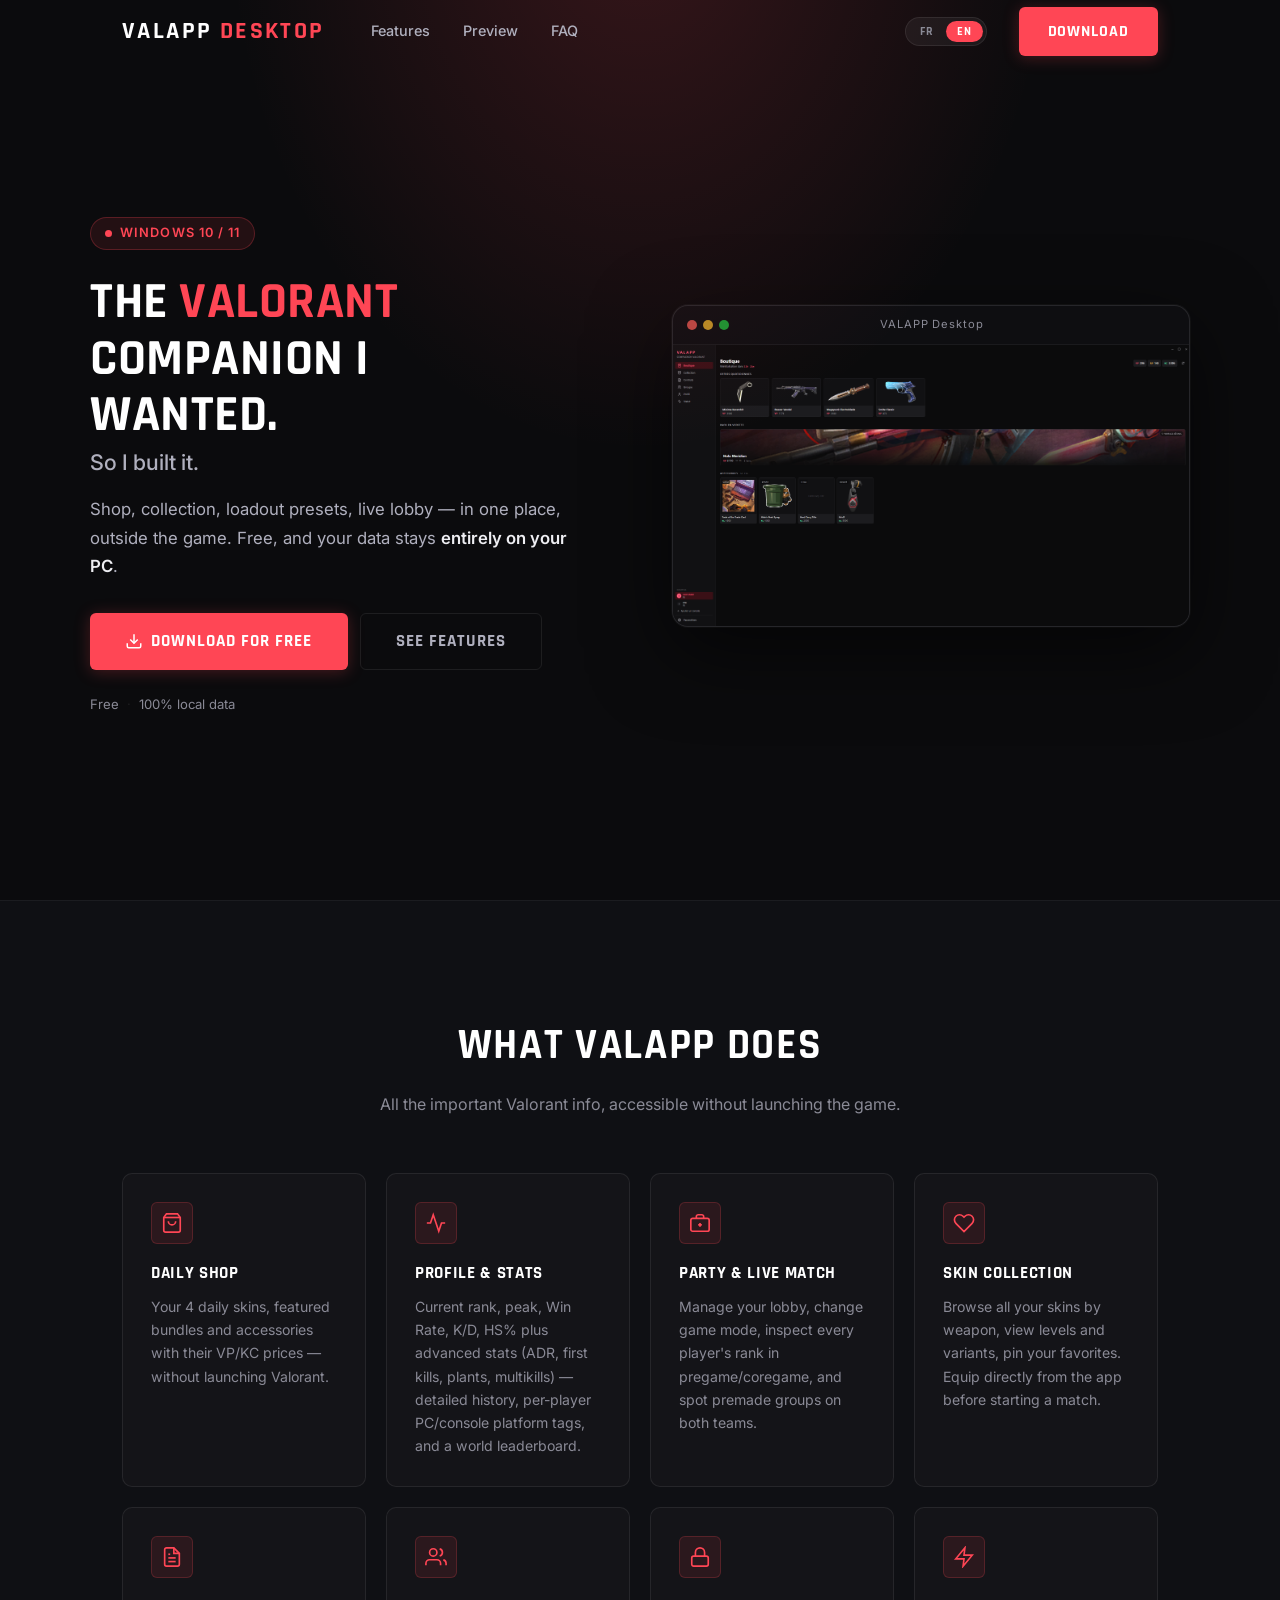
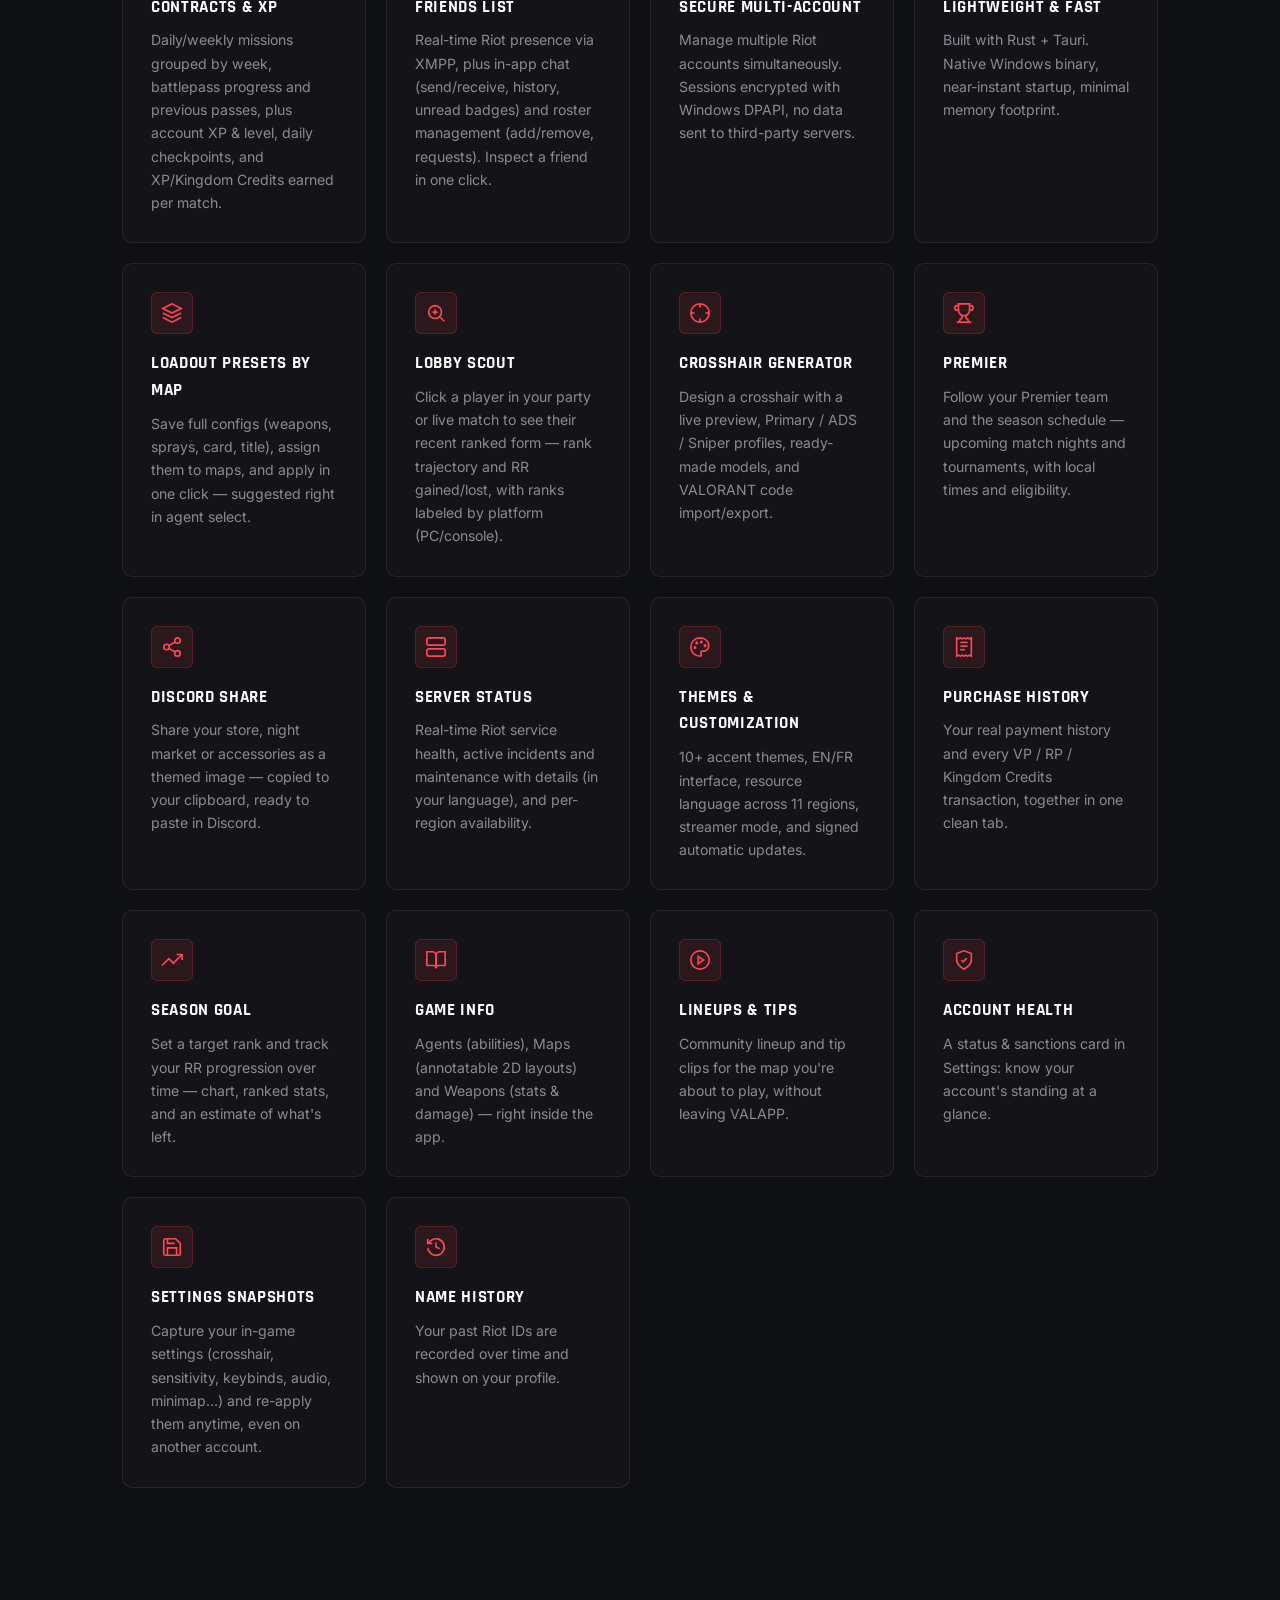
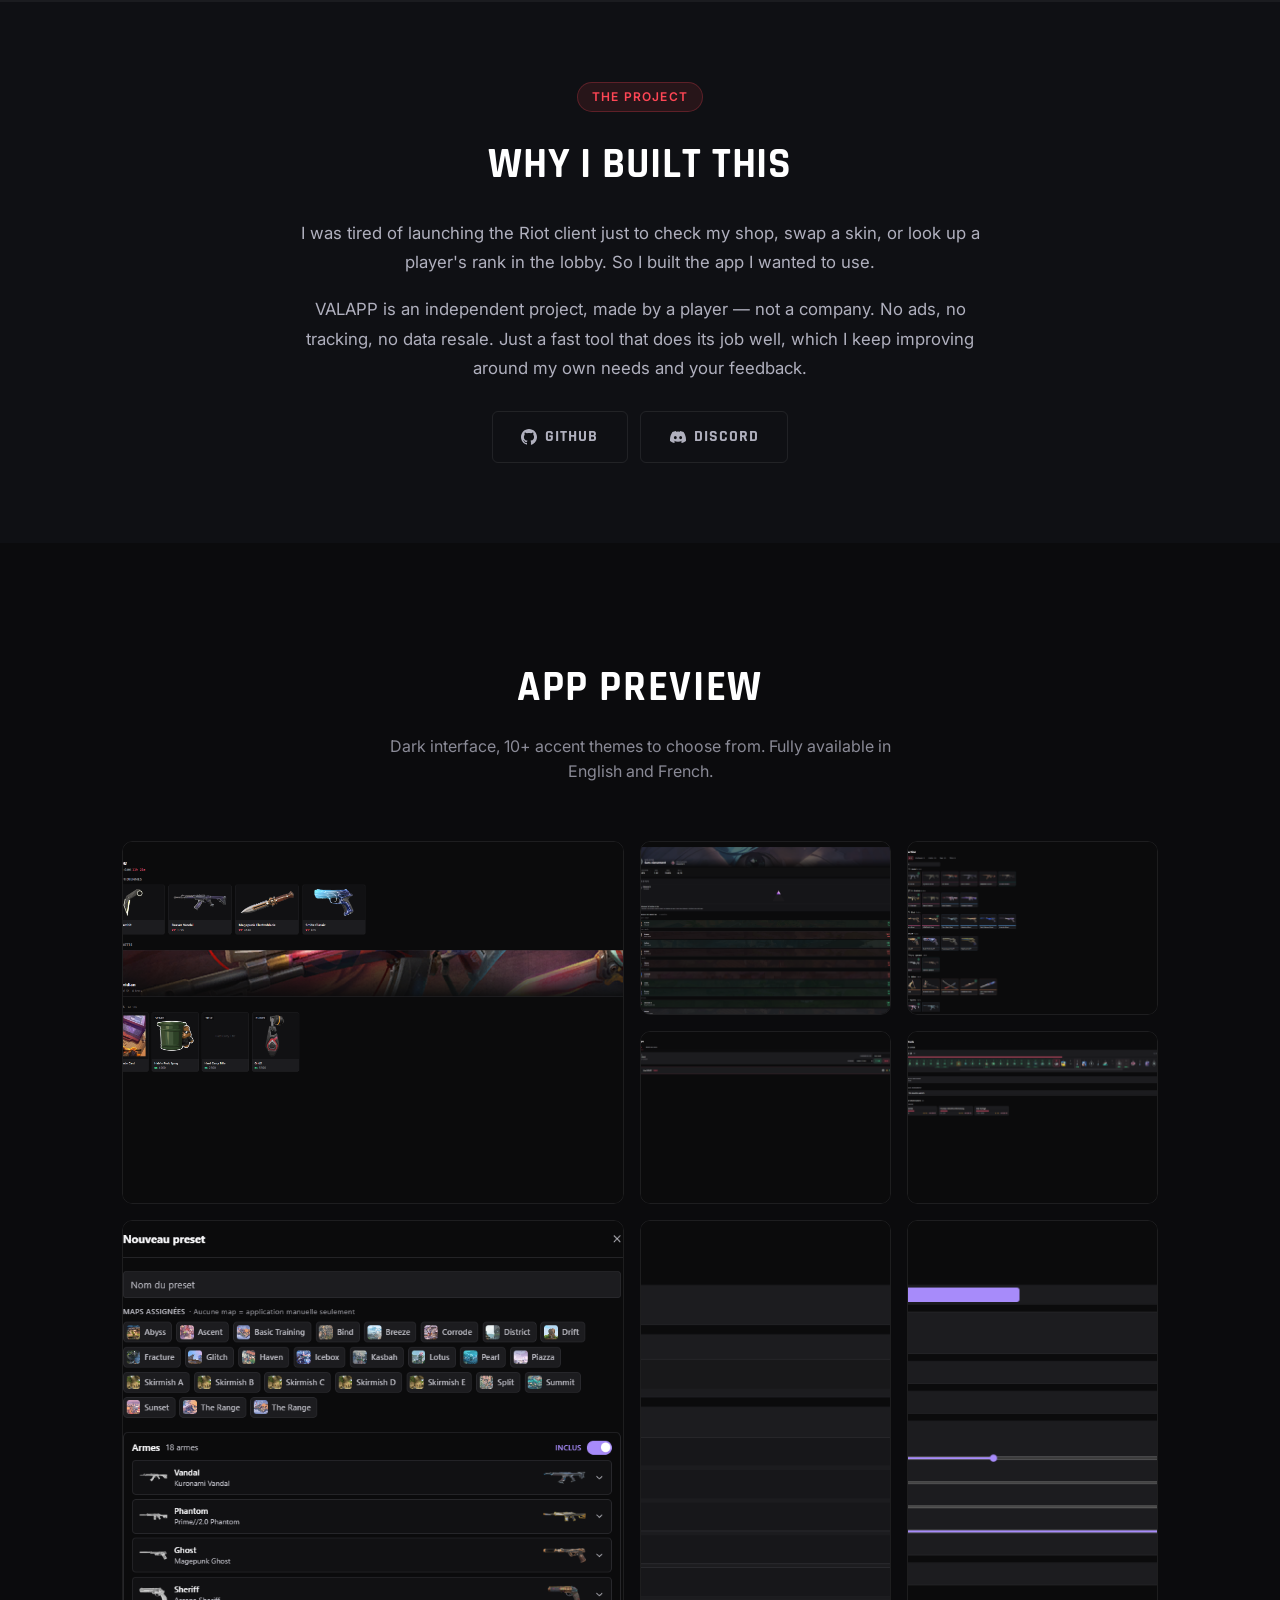
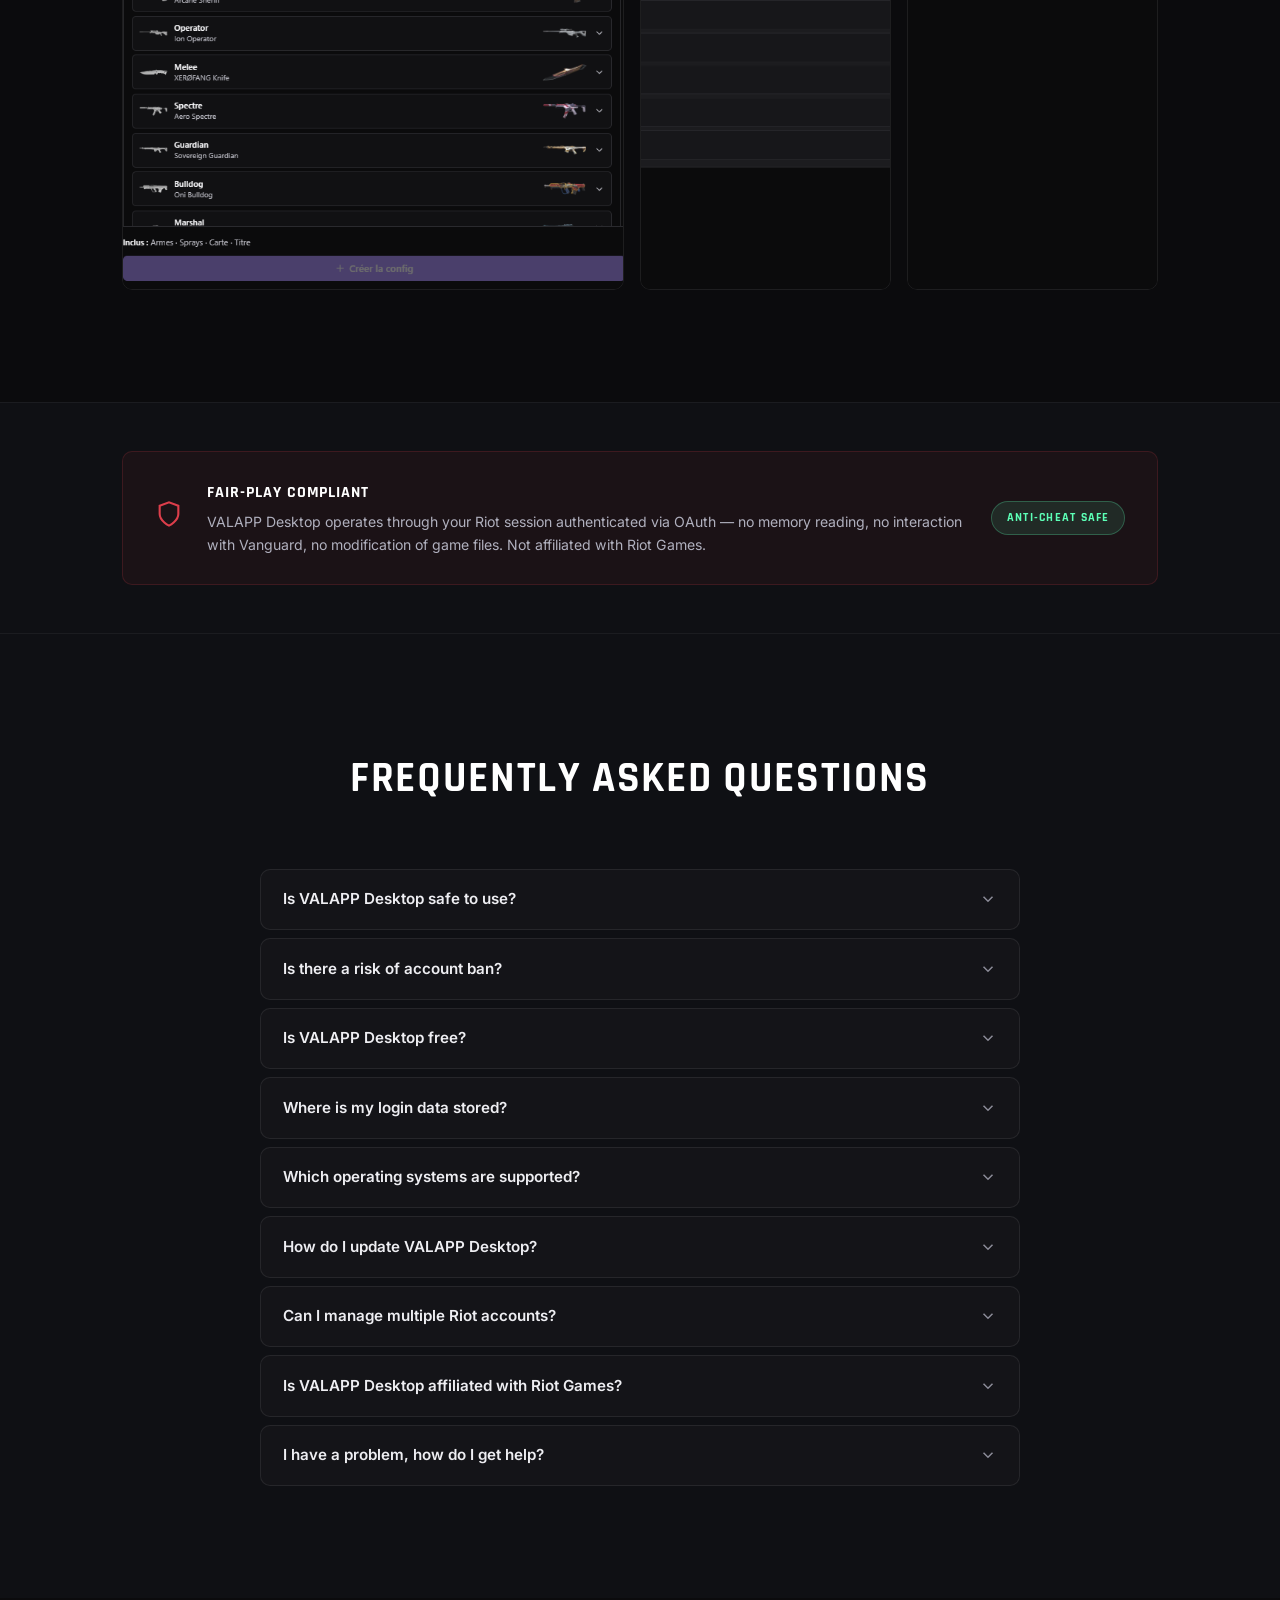
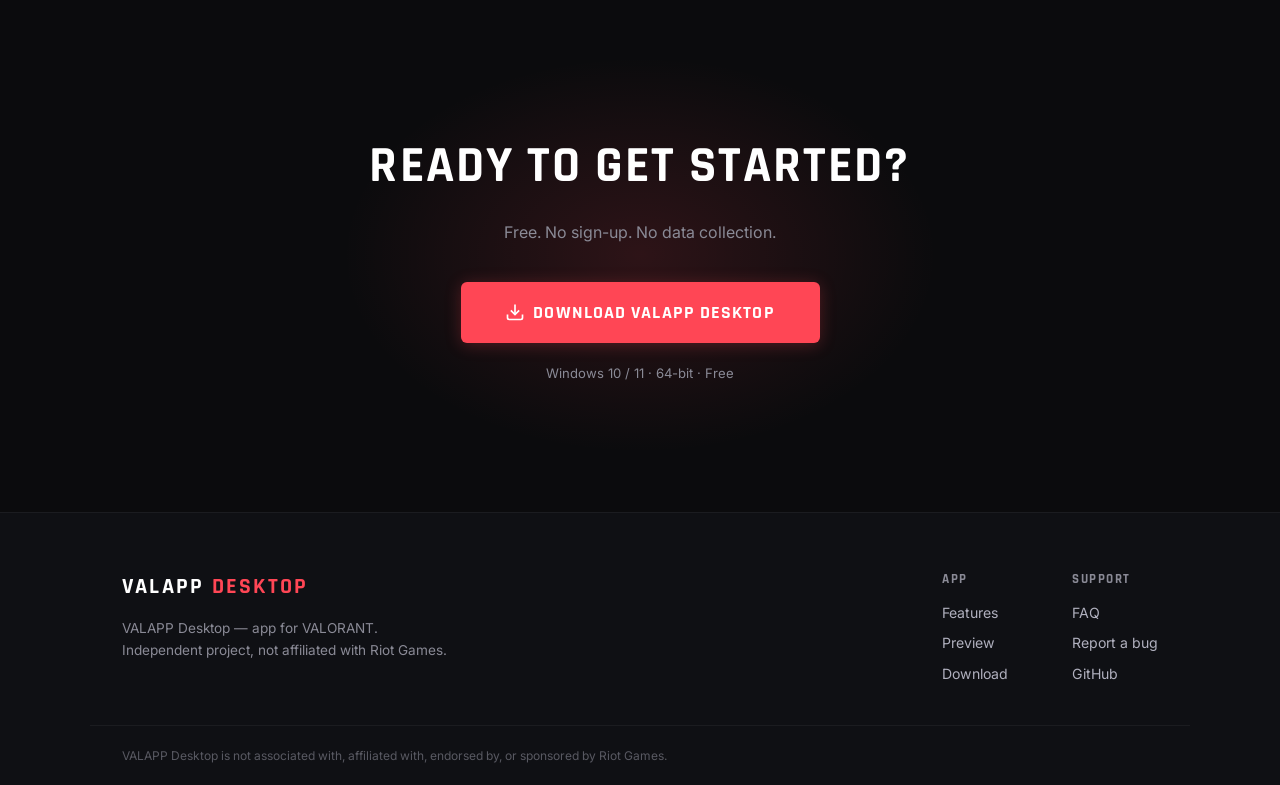
==== commit 135c5973: "feat: site — add Settings snapshots & Name history feature cards" ====
--- a/index.html
+++ b/index.html
@@ -234,6 +234,20 @@
                 <h3 data-i18n="feat20.title">Santé du compte</h3>
                 <p data-i18n="feat20.desc">Une carte statut & sanctions dans les Paramètres : connaissez l'état de votre compte d'un coup d'œil.</p>
             </div>
+            <div class="feature-card">
+                <div class="feature-icon">
+                    <svg width="22" height="22" fill="none" stroke="currentColor" stroke-width="1.8" viewBox="0 0 24 24"><path d="M19 21H5a2 2 0 0 1-2-2V5a2 2 0 0 1 2-2h11l5 5v11a2 2 0 0 1-2 2z"/><polyline points="17 21 17 13 7 13 7 21"/><polyline points="7 3 7 8 15 8"/></svg>
+                </div>
+                <h3 data-i18n="feat21.title">Snapshots de paramètres</h3>
+                <p data-i18n="feat21.desc">Capturez vos réglages de jeu (viseur, sensibilité, keybinds, audio, minimap…) et réappliquez-les quand vous voulez, même sur un autre compte.</p>
+            </div>
+            <div class="feature-card">
+                <div class="feature-icon">
+                    <svg width="22" height="22" fill="none" stroke="currentColor" stroke-width="1.8" viewBox="0 0 24 24"><path d="M3 3v5h5"/><path d="M3.05 13A9 9 0 1 0 6 5.3L3 8"/><path d="M12 7v5l4 2"/></svg>
+                </div>
+                <h3 data-i18n="feat22.title">Historique des pseudos</h3>
+                <p data-i18n="feat22.desc">Vos anciens Riot ID sont enregistrés au fil du temps et affichés sur votre profil.</p>
+            </div>
         </div>
     </div>
 </section>
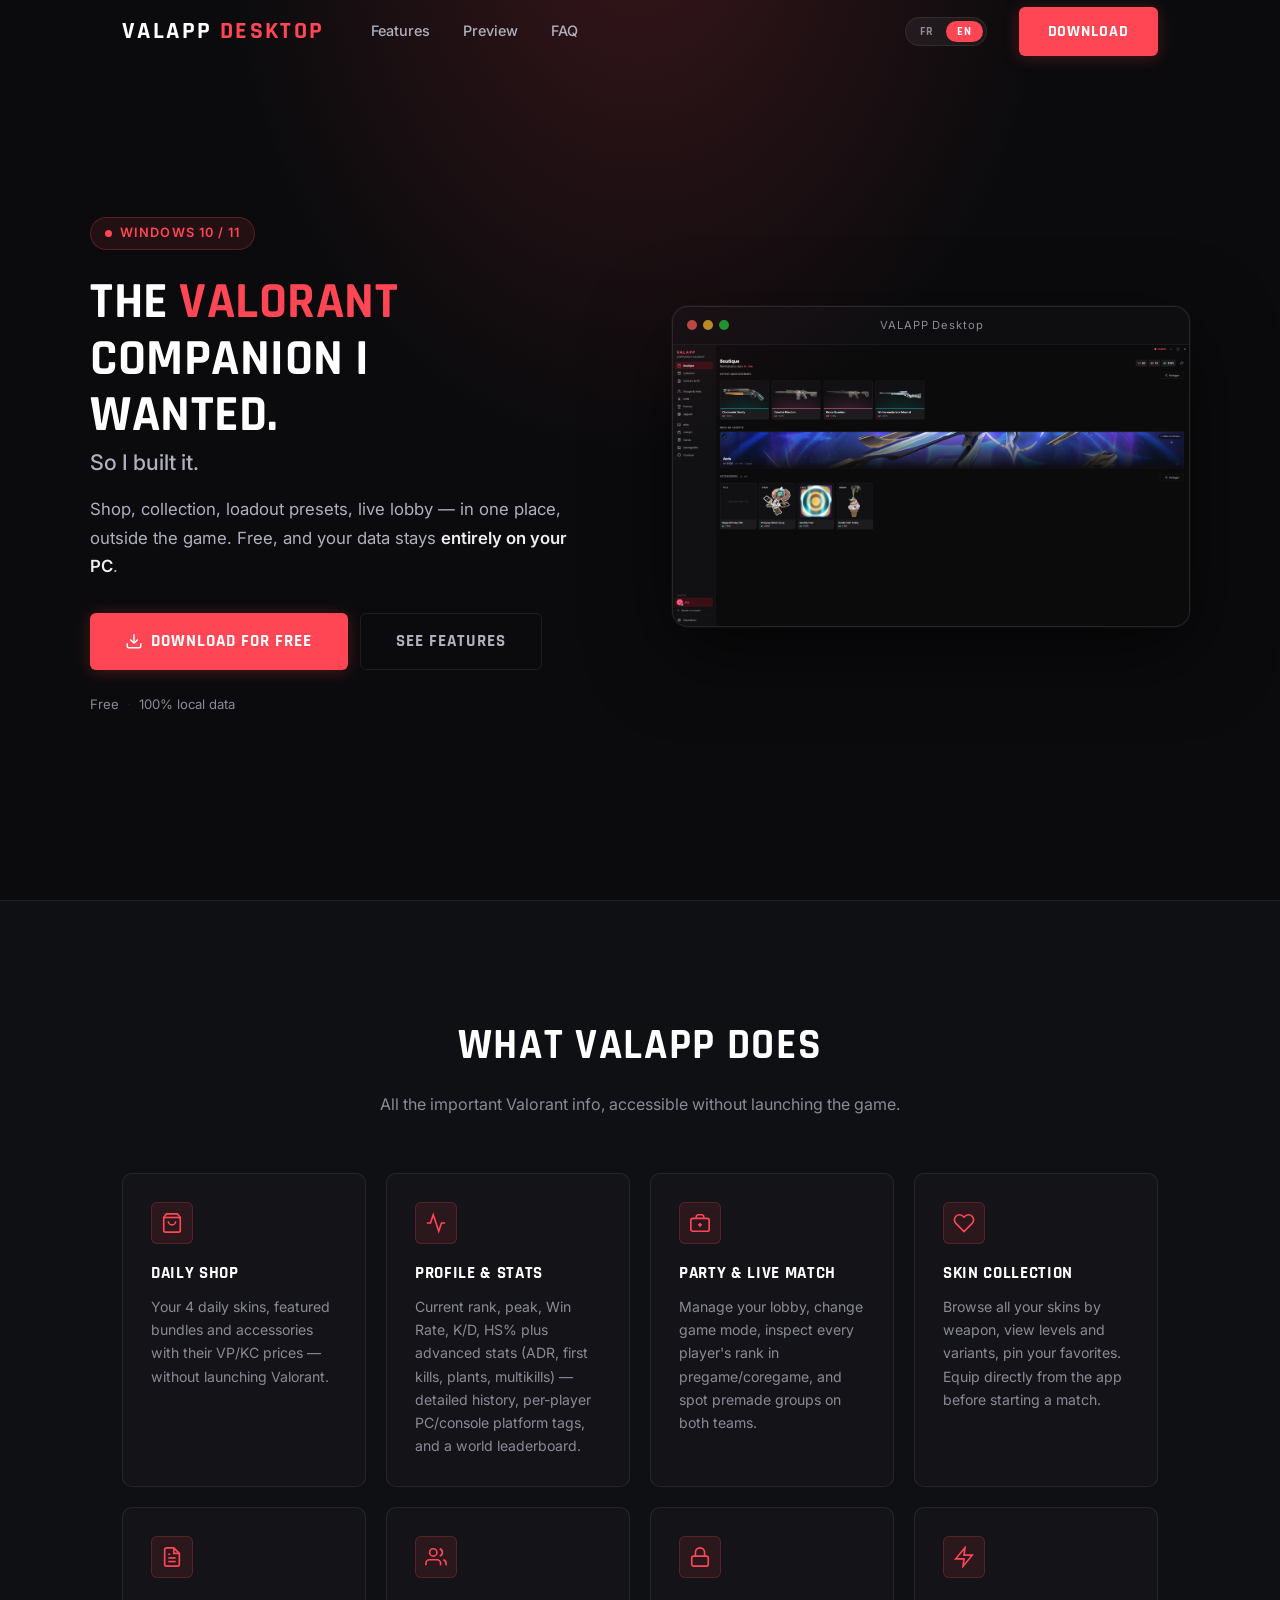
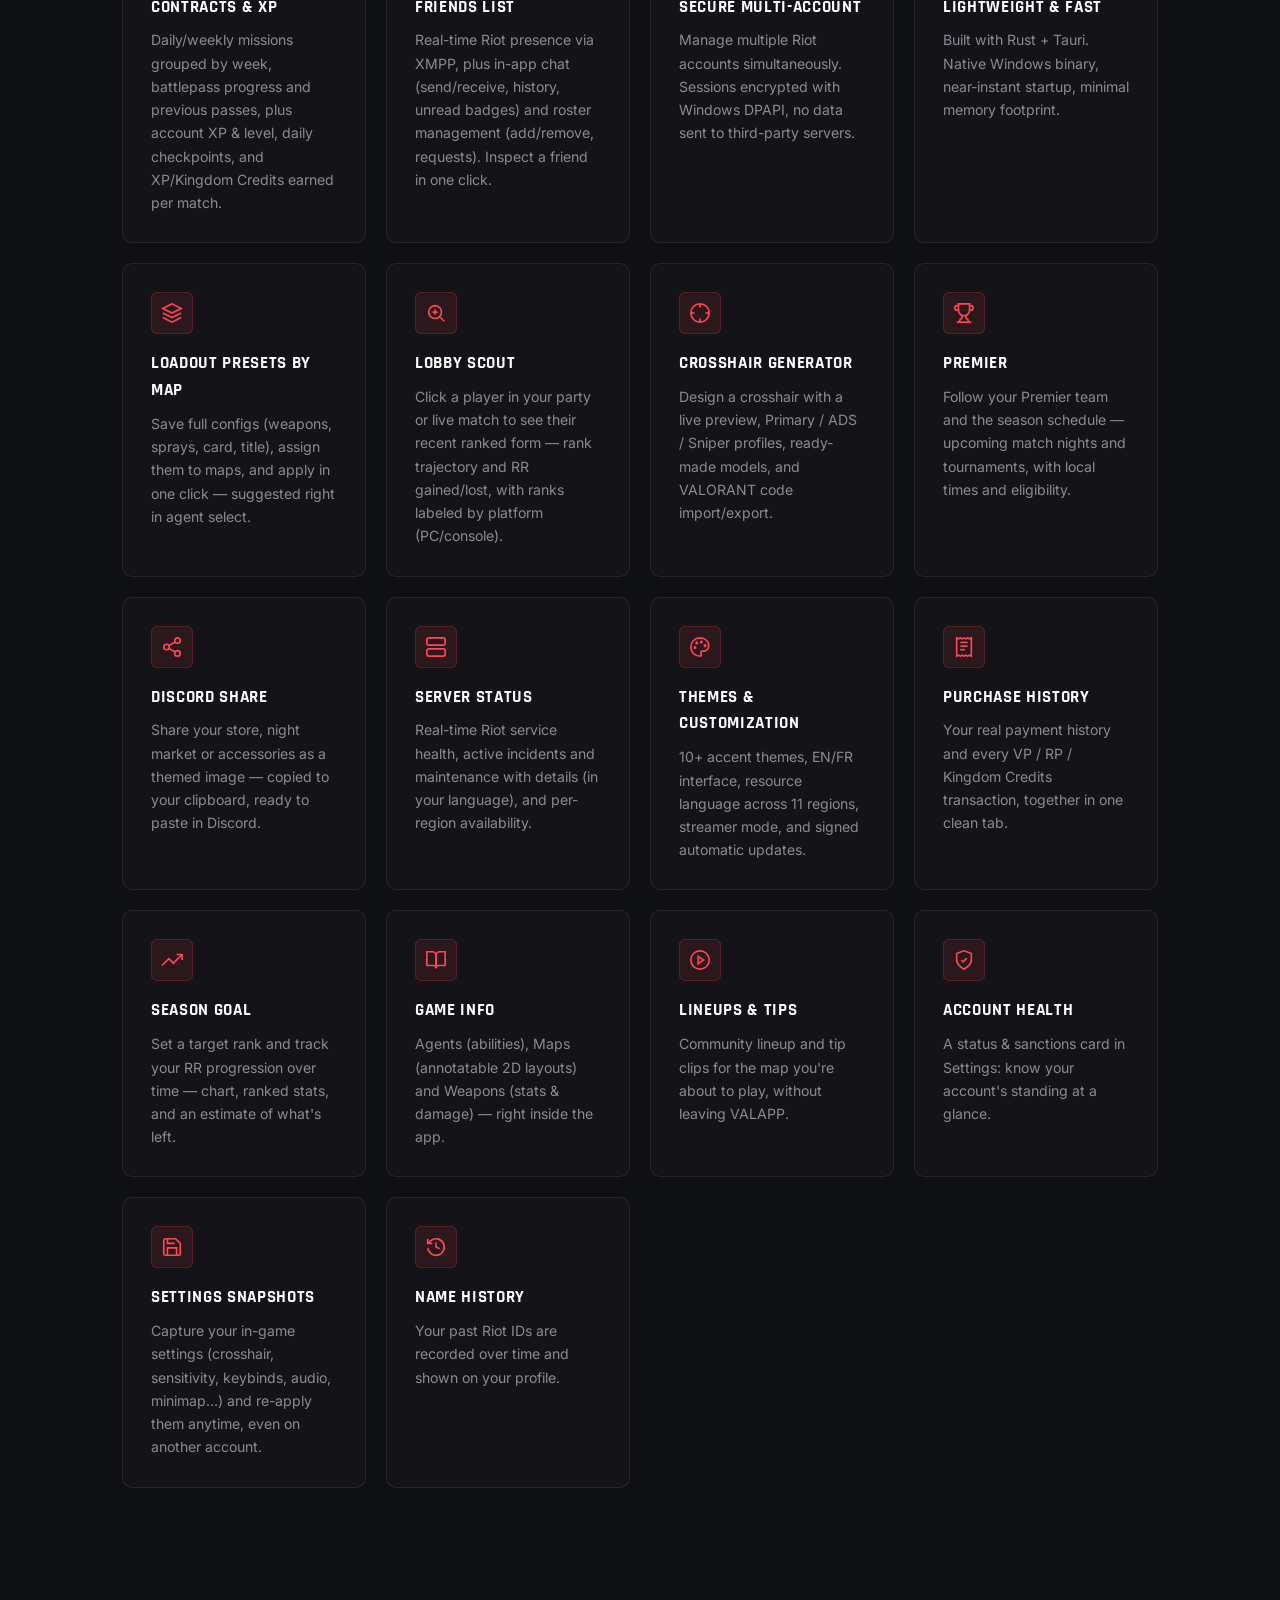
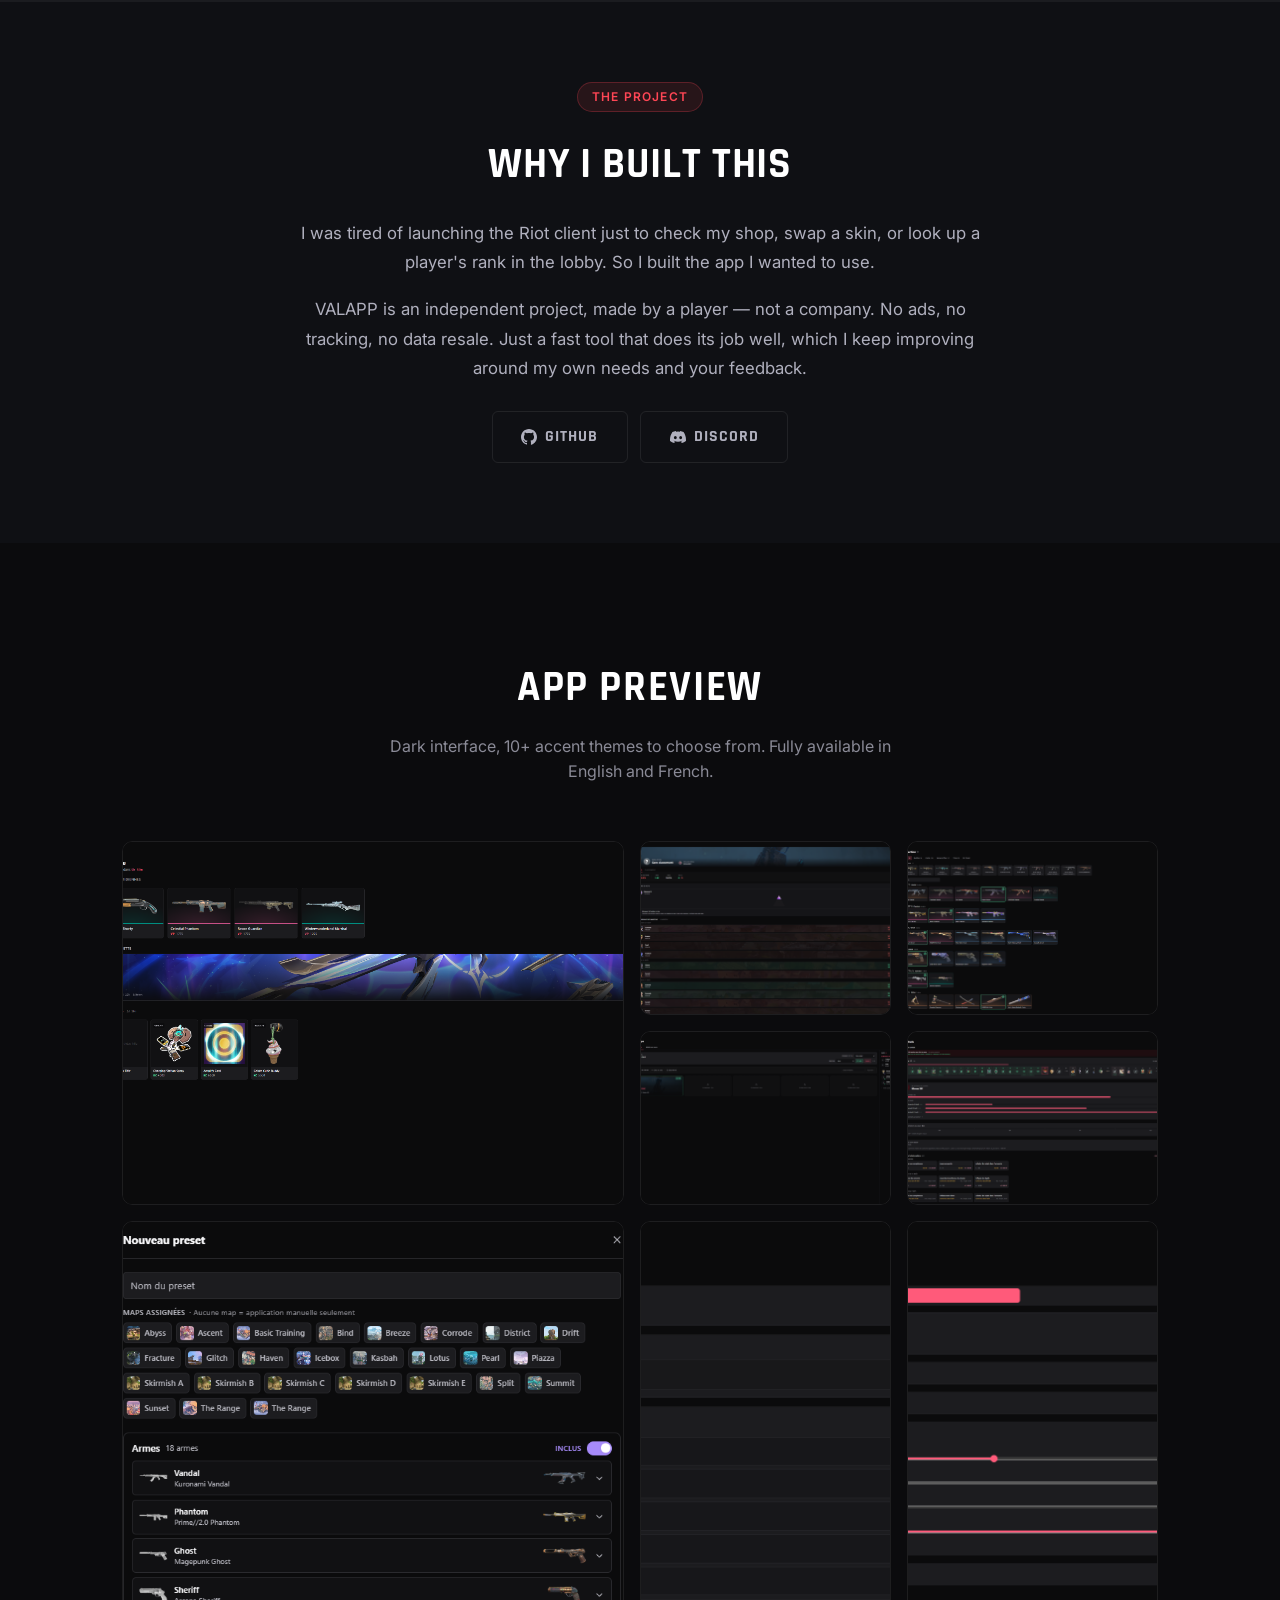
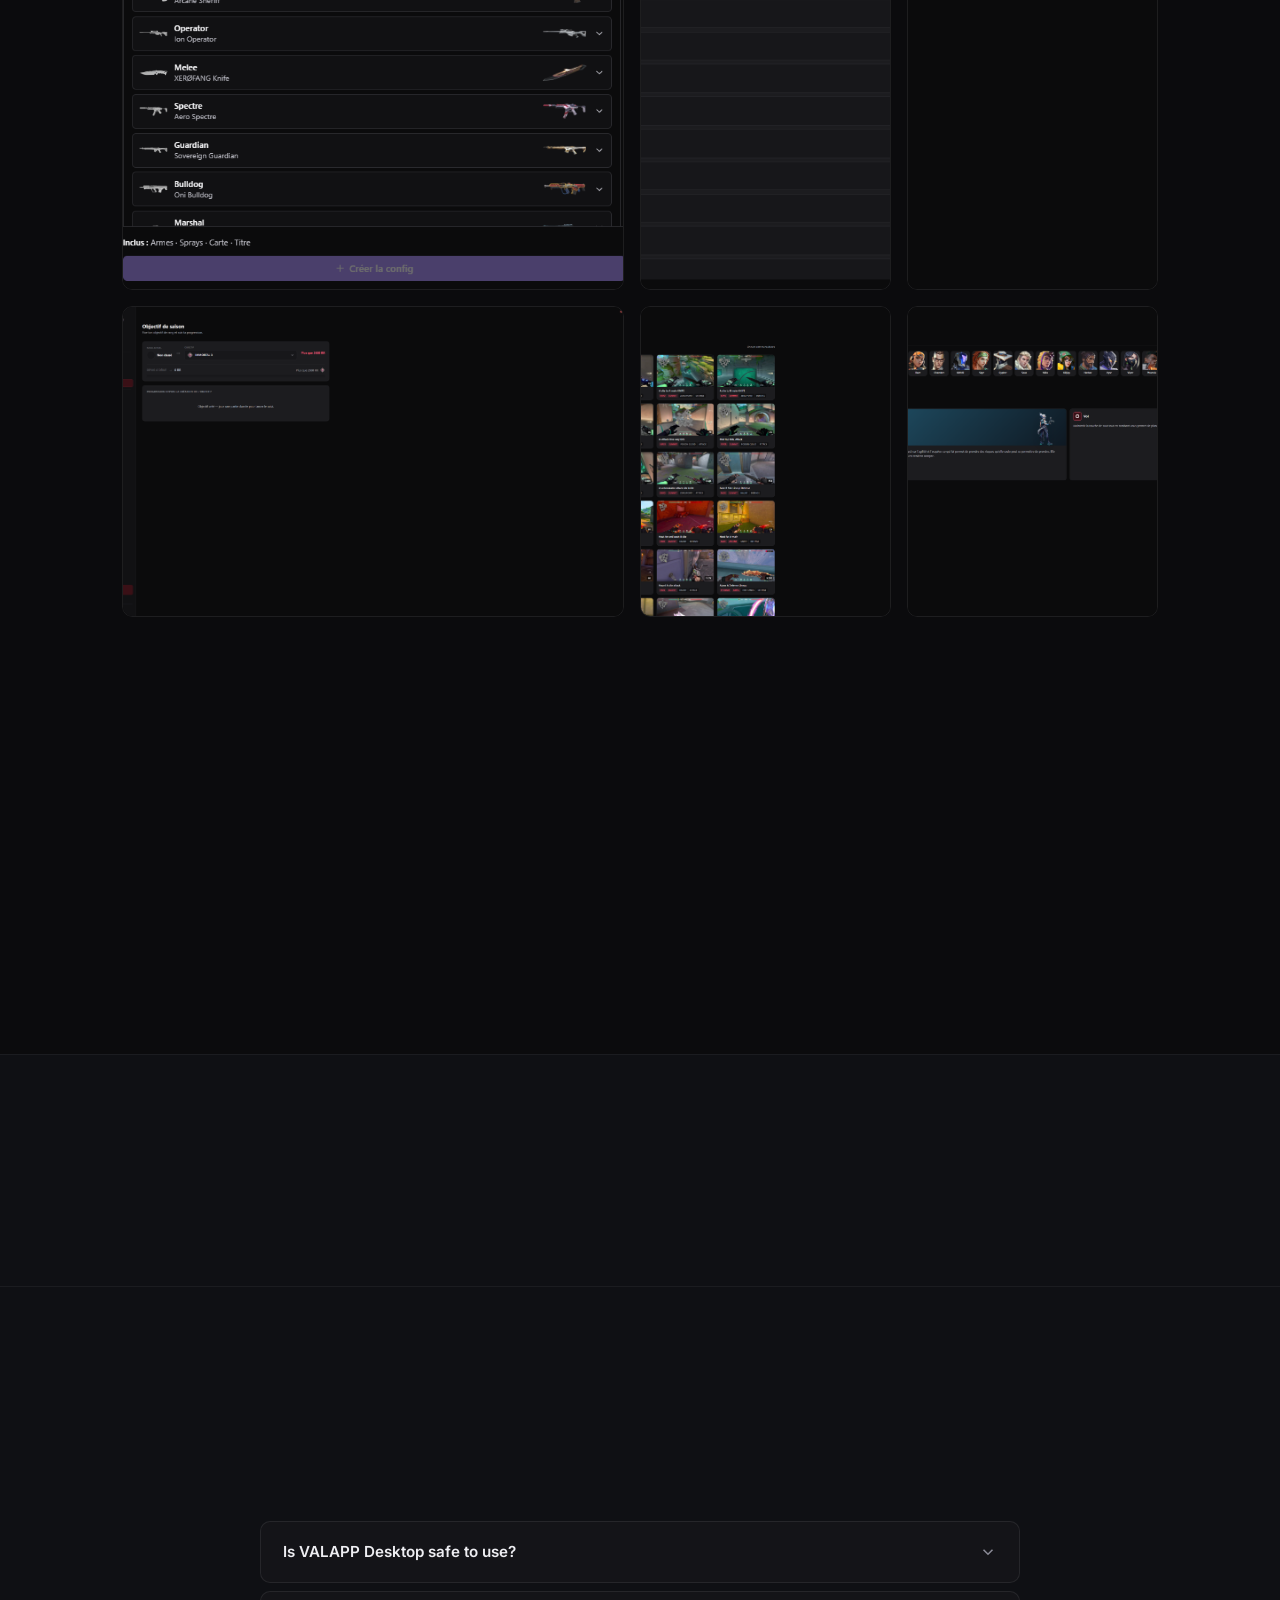
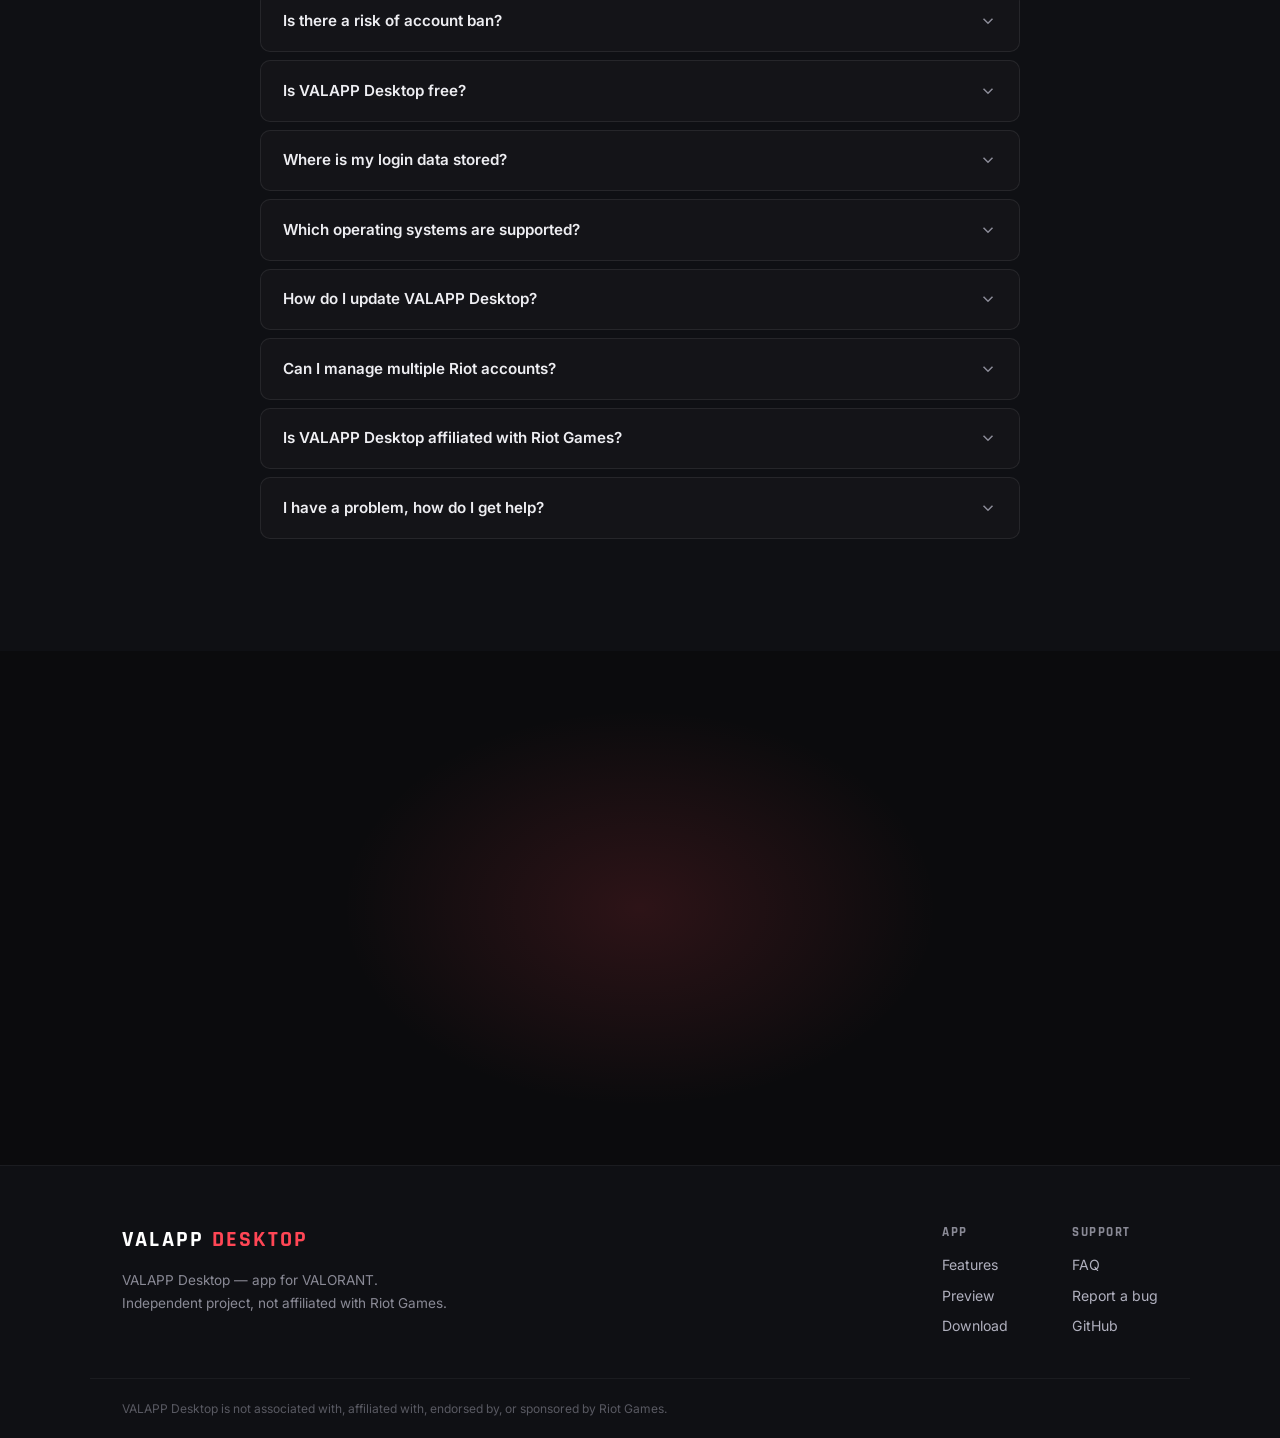
==== commit 459d7051: "Refresh screenshots and extend the gallery to 13 shots All shots recaptured on 5.9.0, in both langua" ====
--- a/index.html
+++ b/index.html
@@ -312,6 +312,26 @@
                 <img data-src-base="crosshair" alt="Crosshair" class="screenshot-img lang-aware" loading="lazy">
                 <div class="screenshot-label" data-i18n="ss8.label">Générateur de viseur</div>
             </div>
+            <div class="screenshot-item">
+                <img data-src-base="objective" alt="Objectif" class="screenshot-img lang-aware" loading="lazy">
+                <div class="screenshot-label" data-i18n="ss9.label">Objectif de saison</div>
+            </div>
+            <div class="screenshot-item">
+                <img data-src-base="lineups" alt="Lineups" class="screenshot-img lang-aware" loading="lazy">
+                <div class="screenshot-label" data-i18n="ss10.label">Lineups — Clips par carte & agent</div>
+            </div>
+            <div class="screenshot-item">
+                <img data-src-base="info" alt="Infos" class="screenshot-img lang-aware" loading="lazy">
+                <div class="screenshot-label" data-i18n="ss11.label">Infos — Agents, cartes & armes</div>
+            </div>
+            <div class="screenshot-item">
+                <img data-src-base="backups" alt="Sauvegardes" class="screenshot-img lang-aware" loading="lazy">
+                <div class="screenshot-label" data-i18n="ss12.label">Sauvegardes de réglages</div>
+            </div>
+            <div class="screenshot-item">
+                <img data-src-base="settings" alt="Paramètres" class="screenshot-img lang-aware" loading="lazy">
+                <div class="screenshot-label" data-i18n="ss13.label">Paramètres — Thèmes & confidentialité</div>
+            </div>
         </div>
     </div>
 </section>
